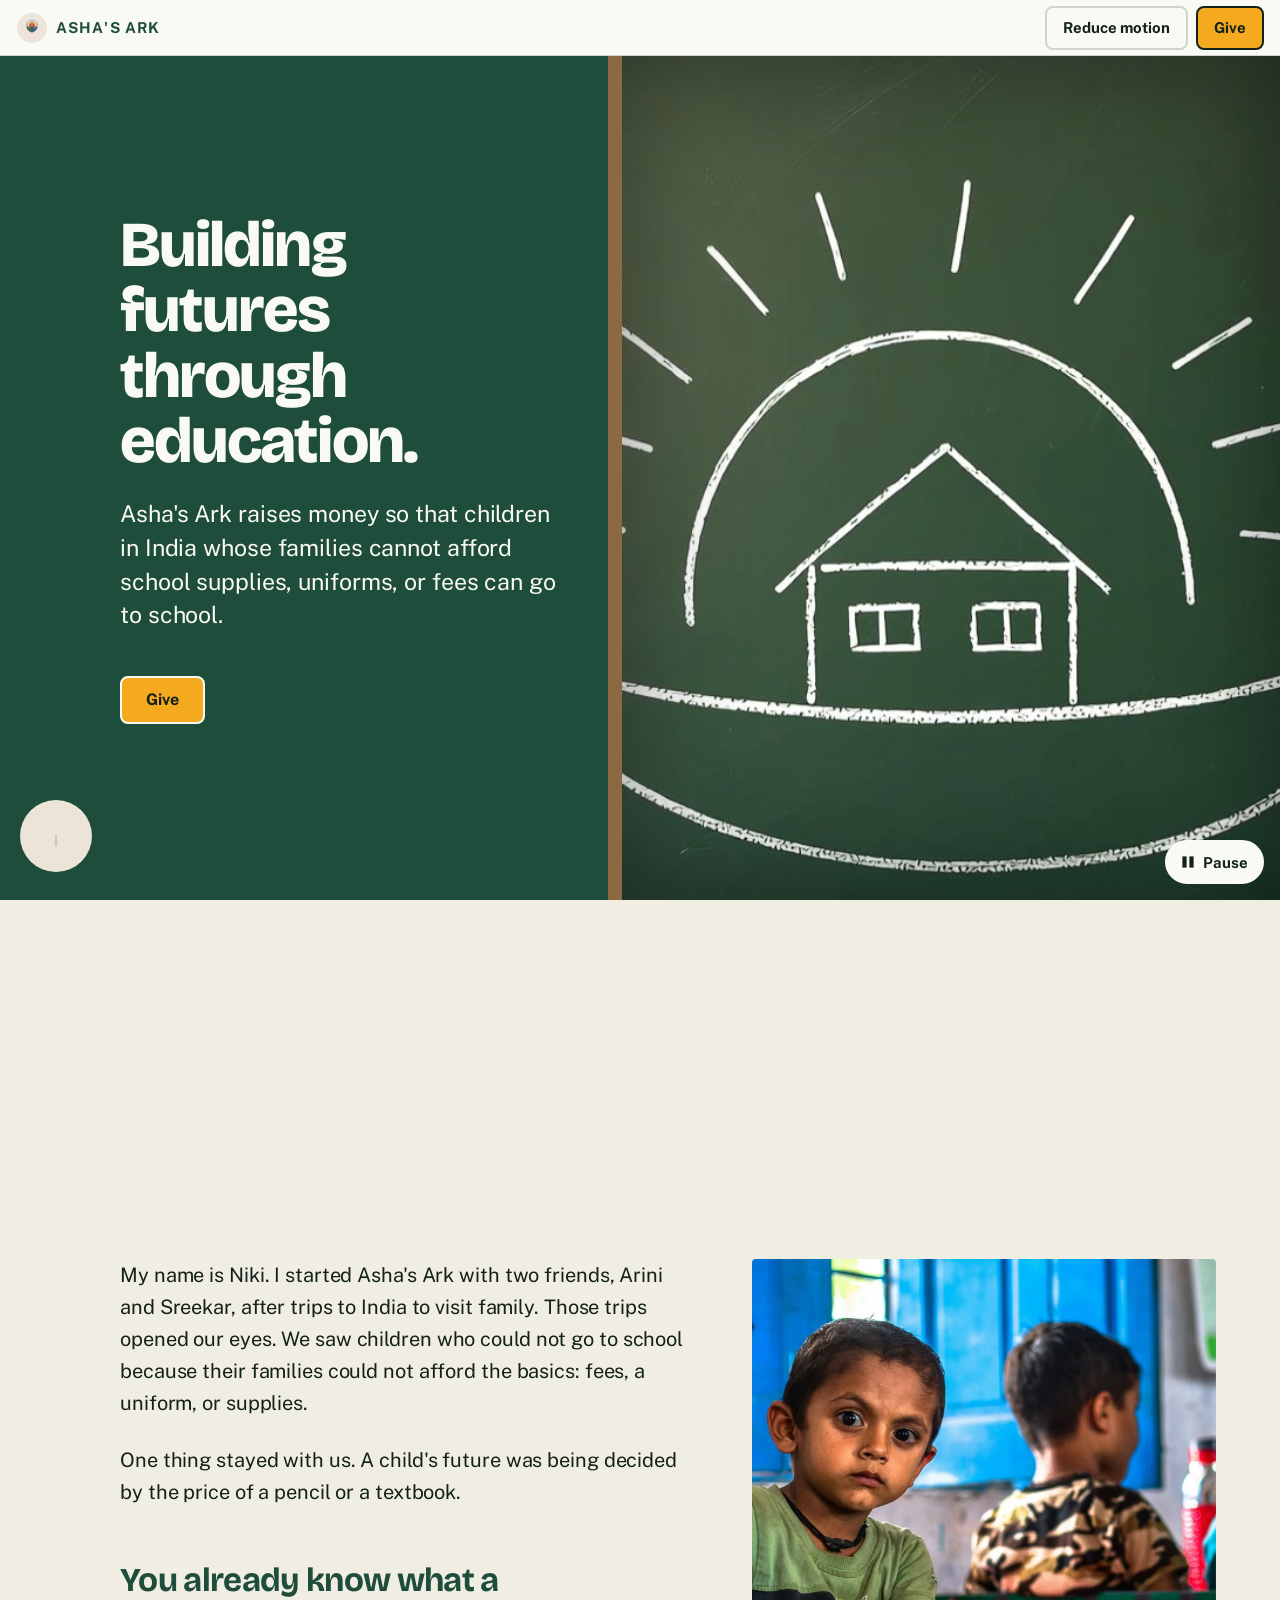
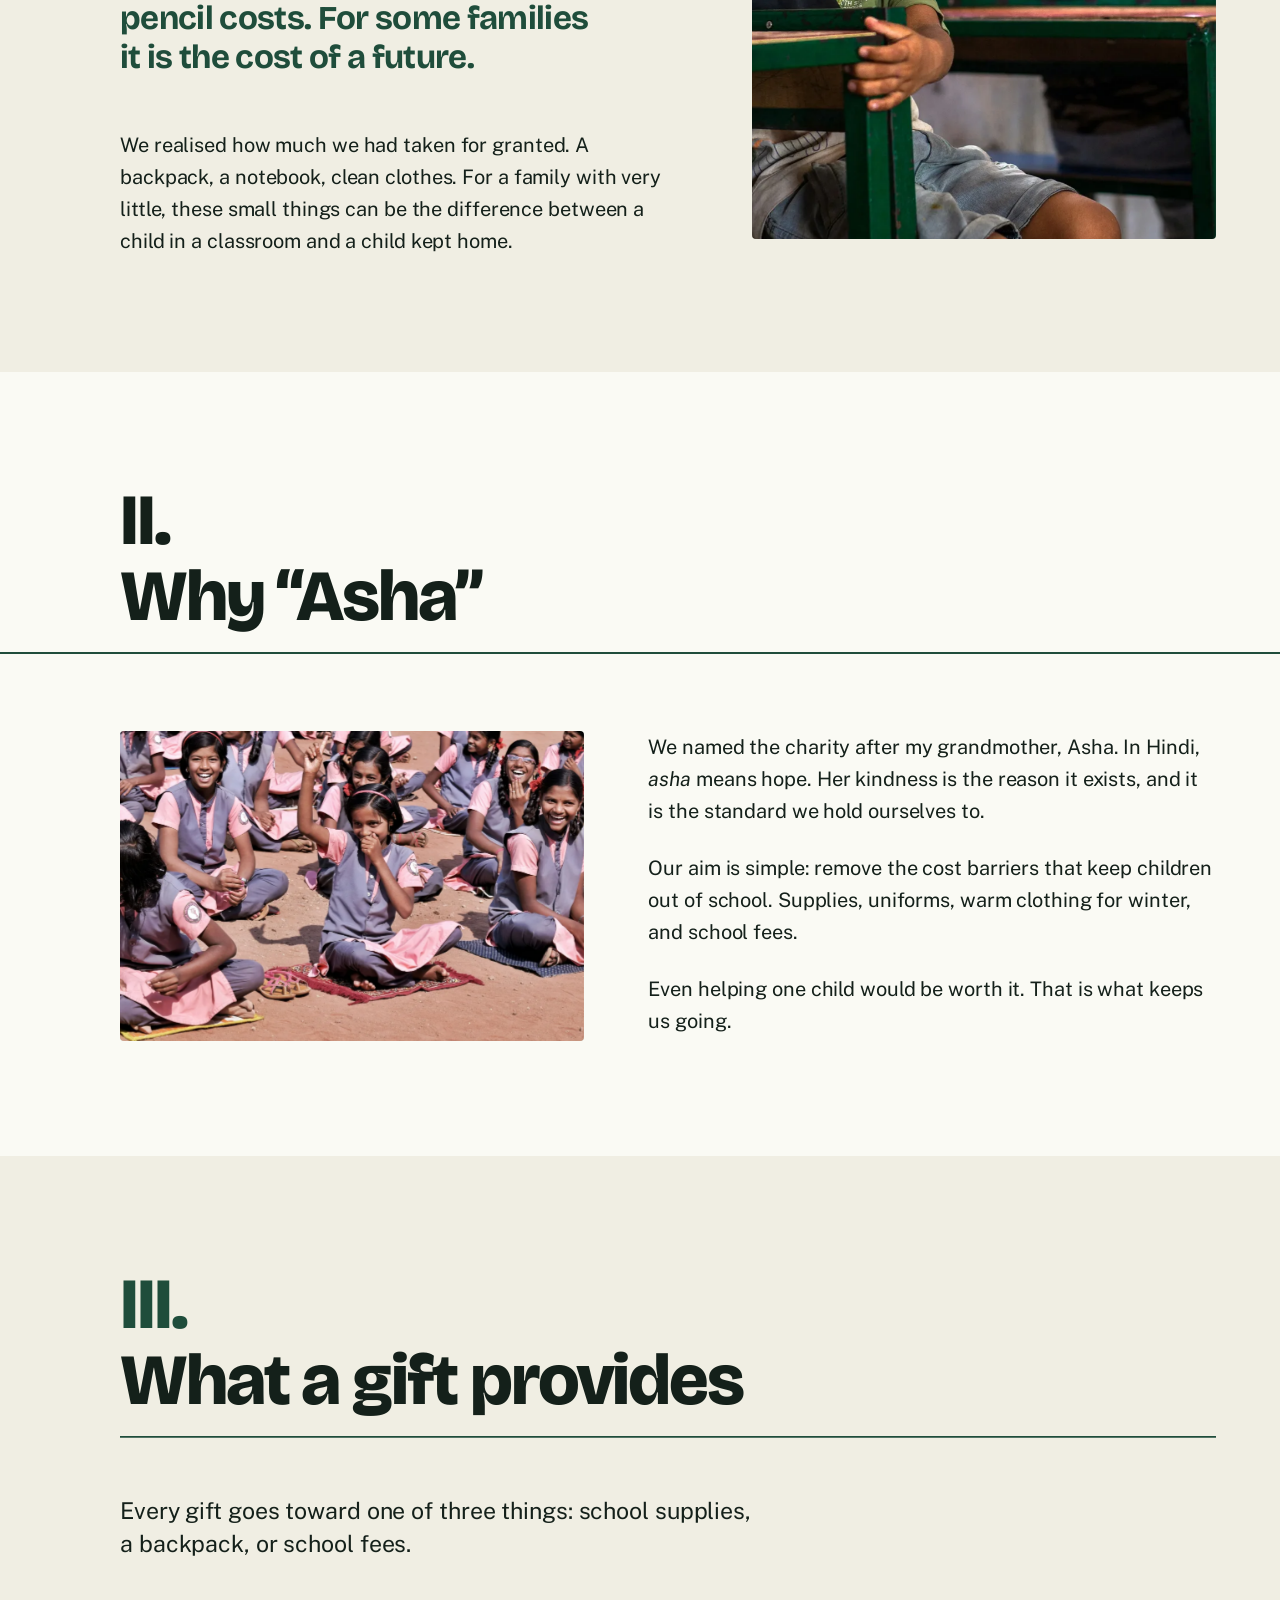
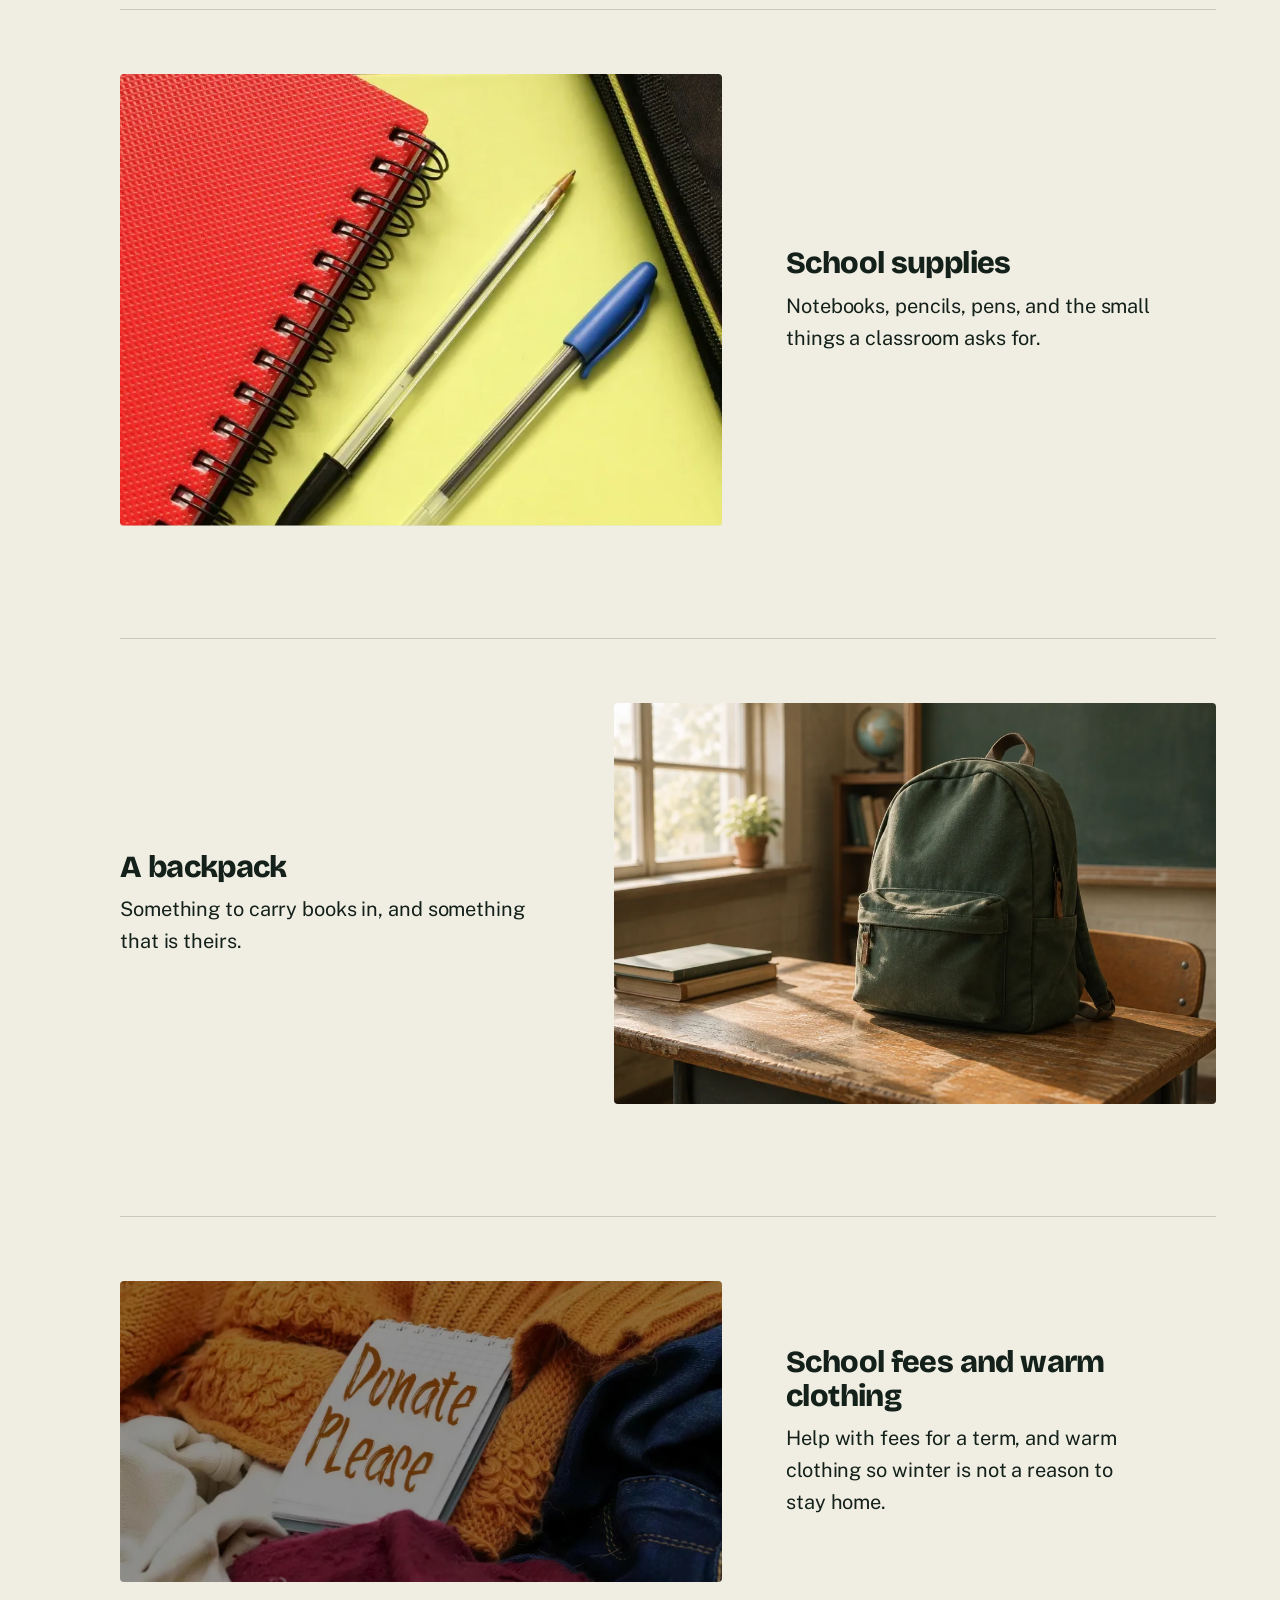
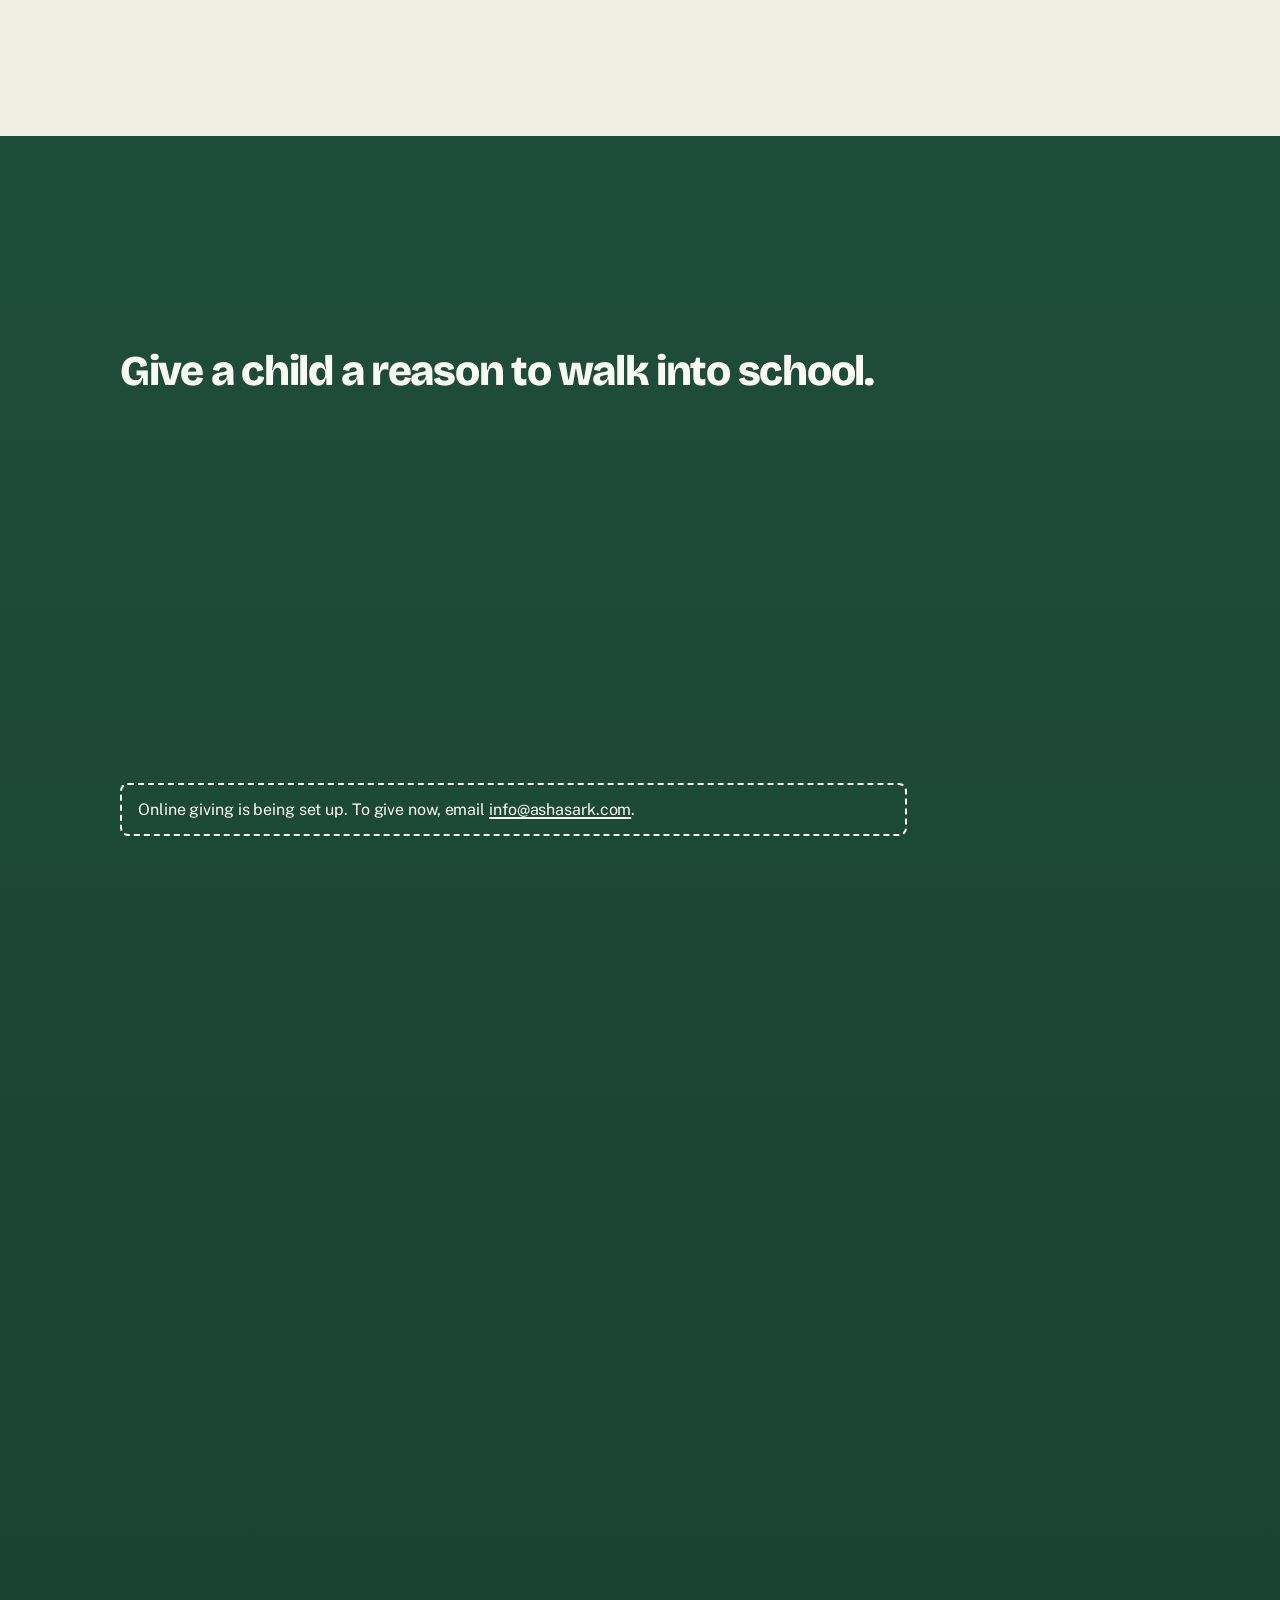
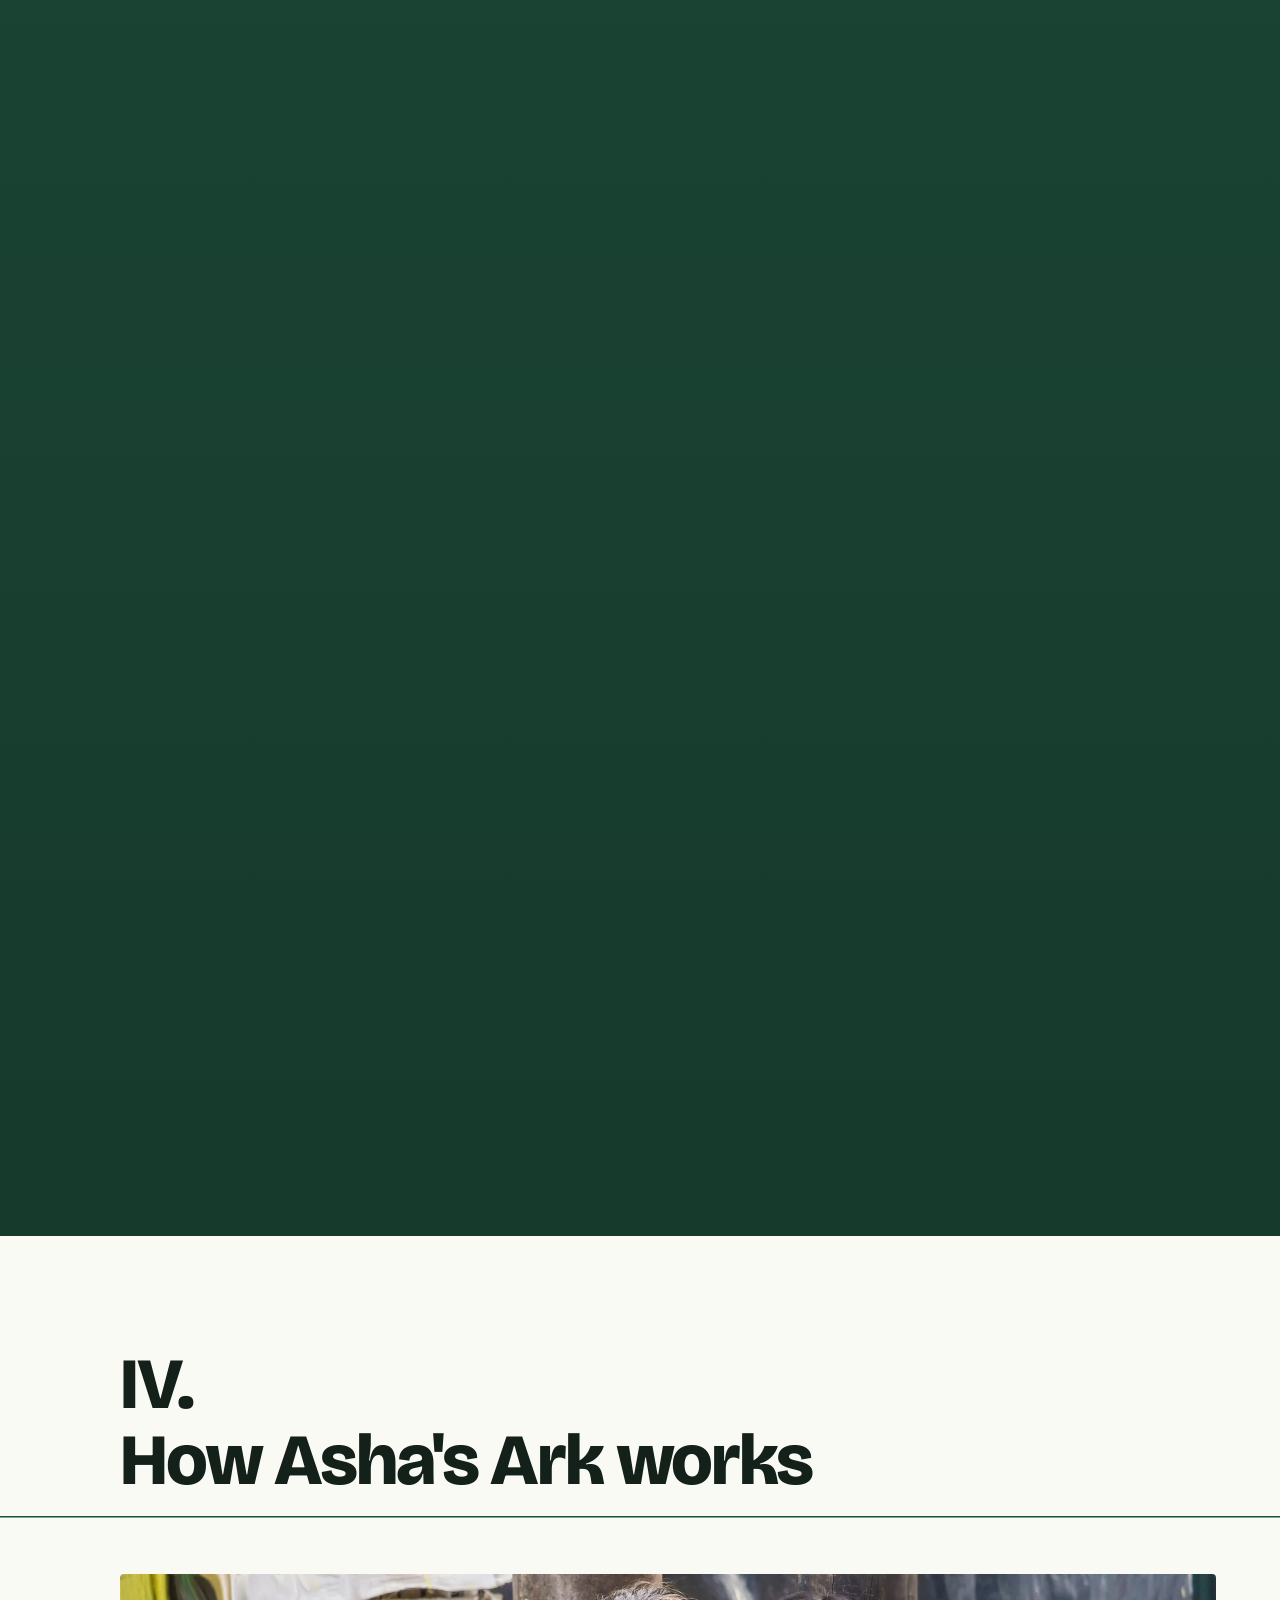
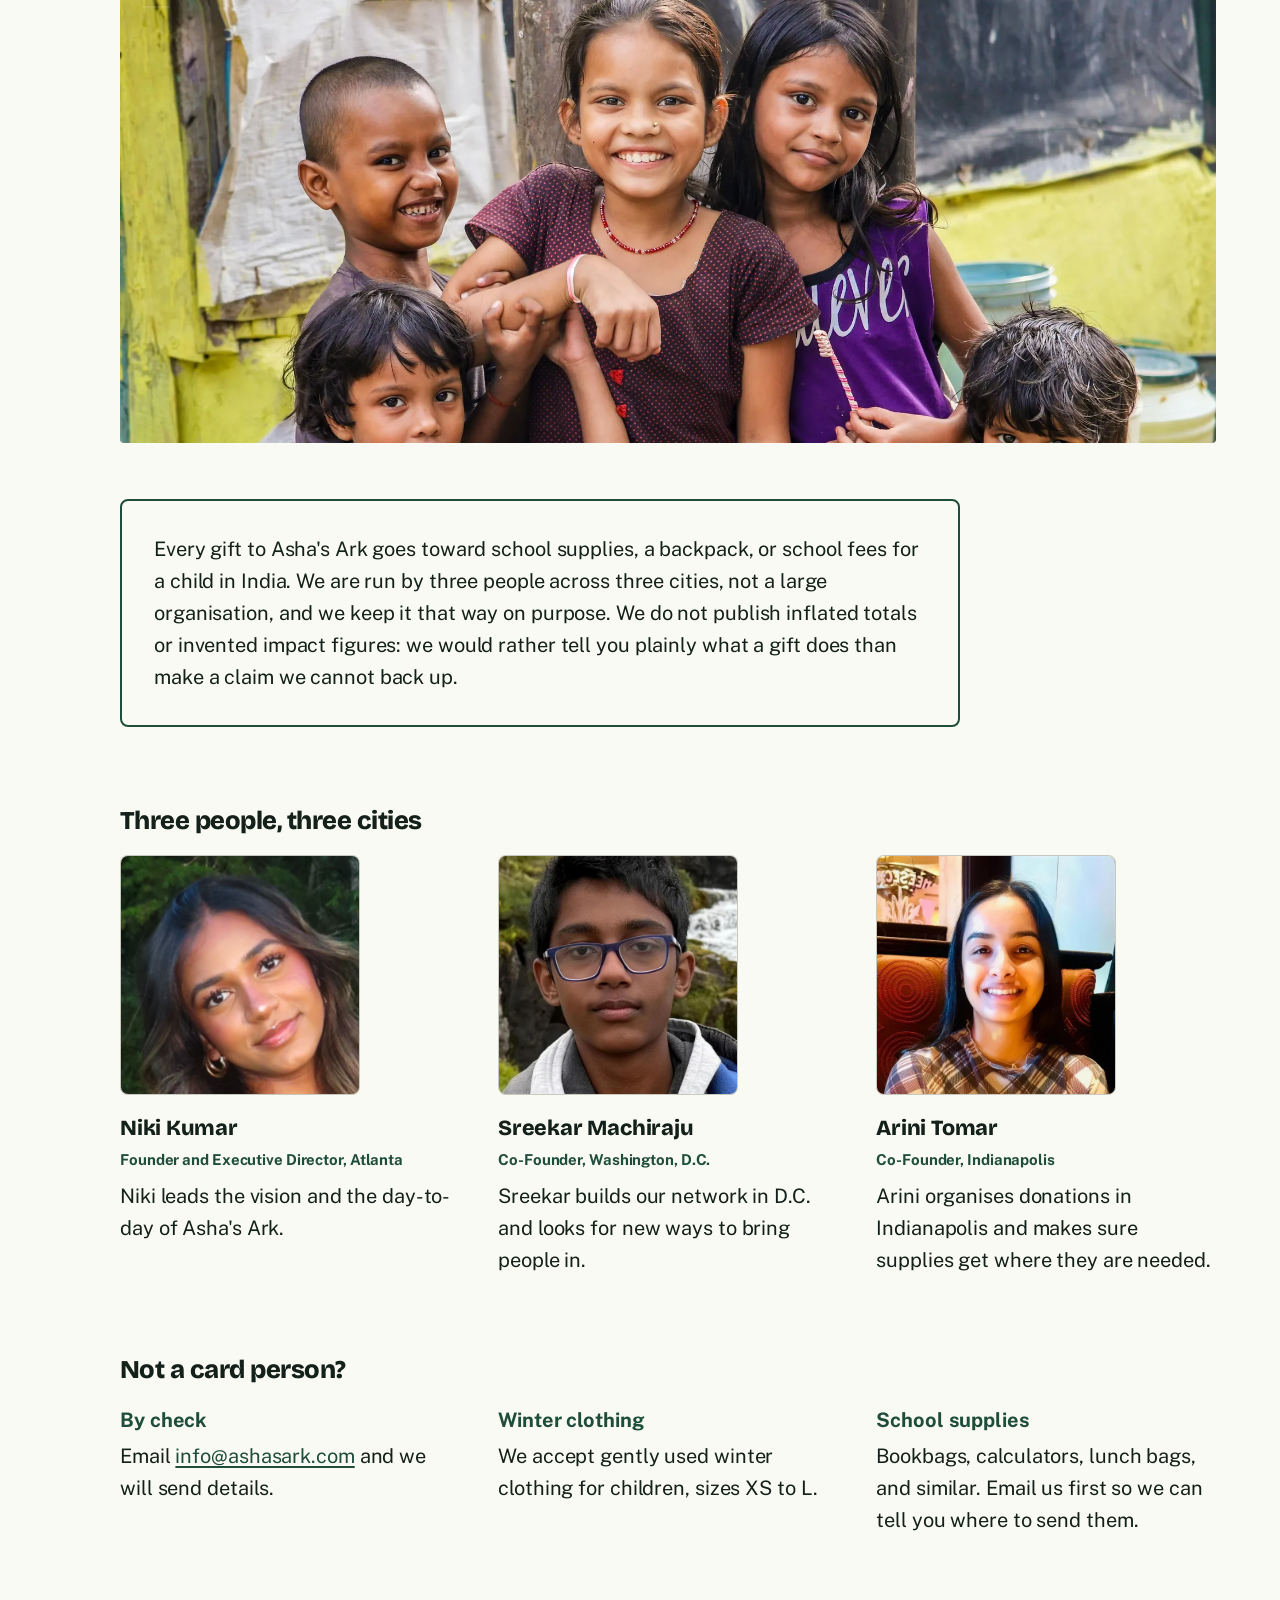
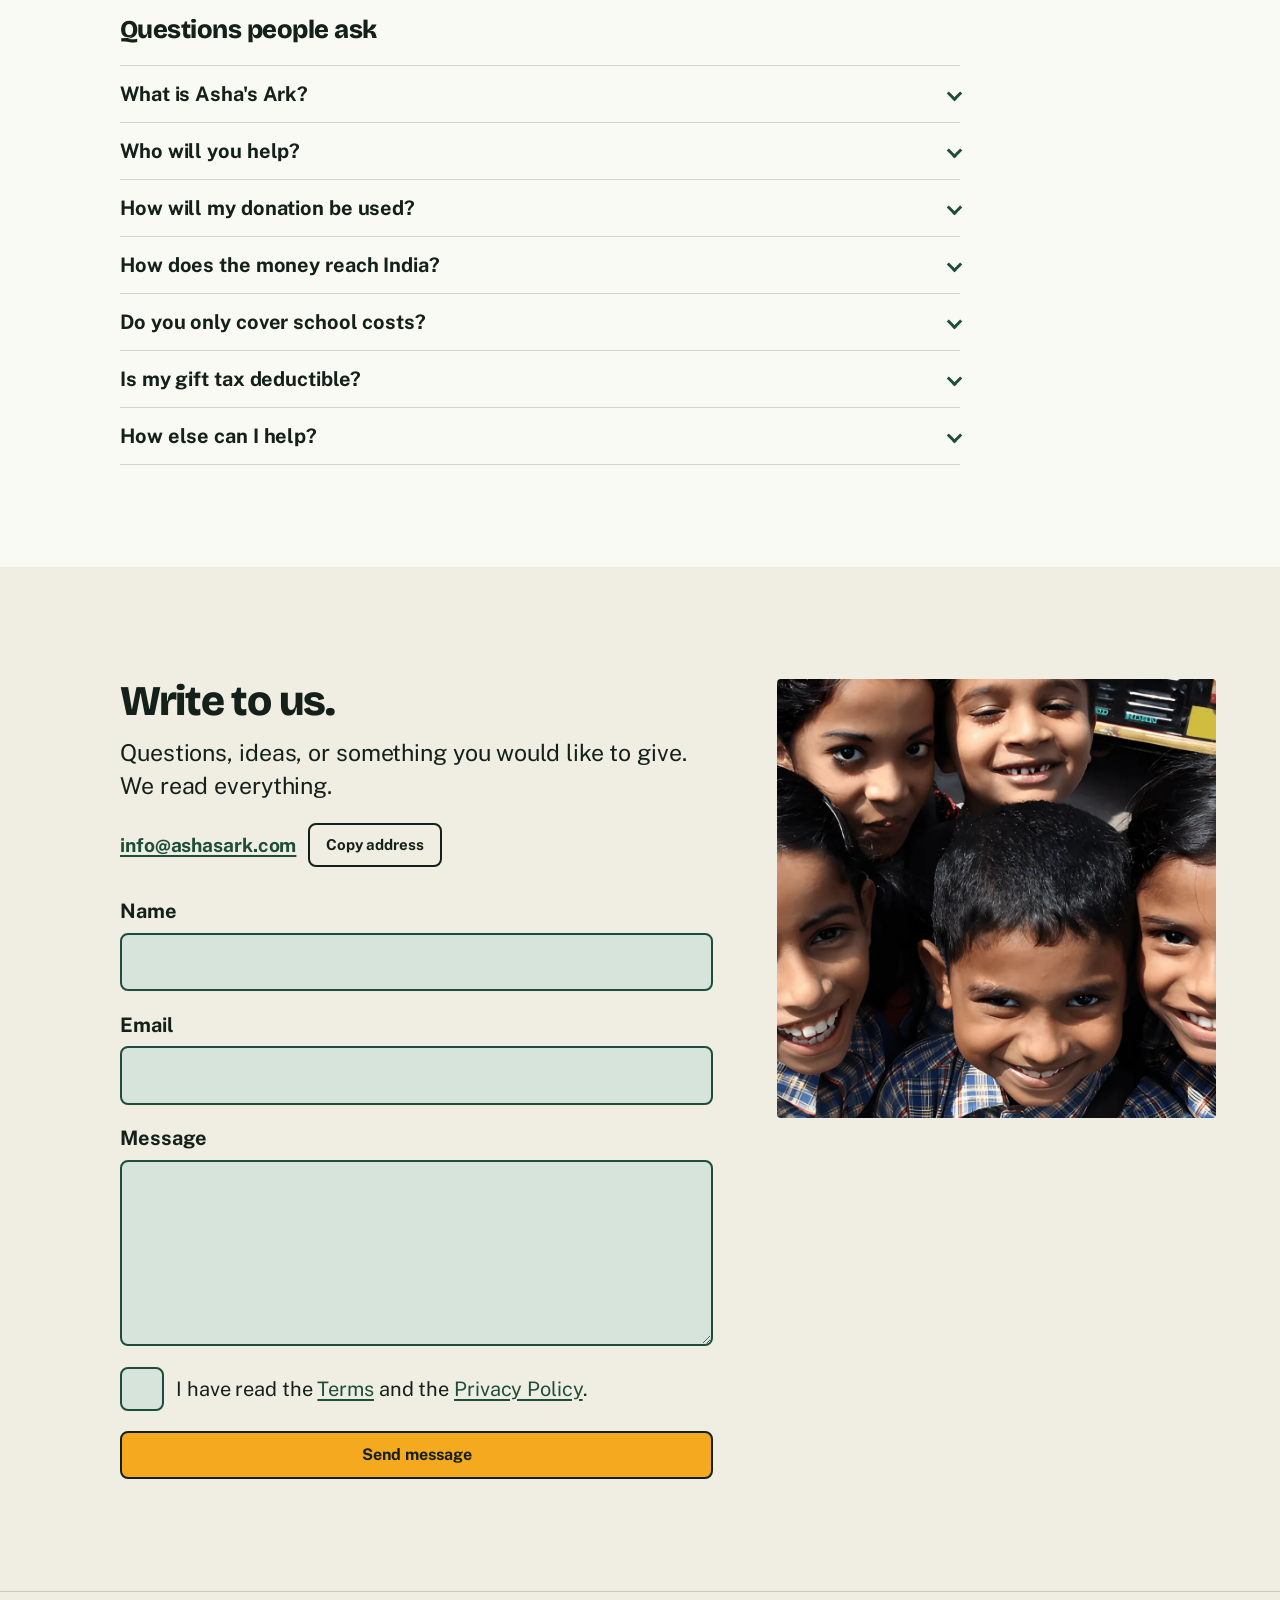
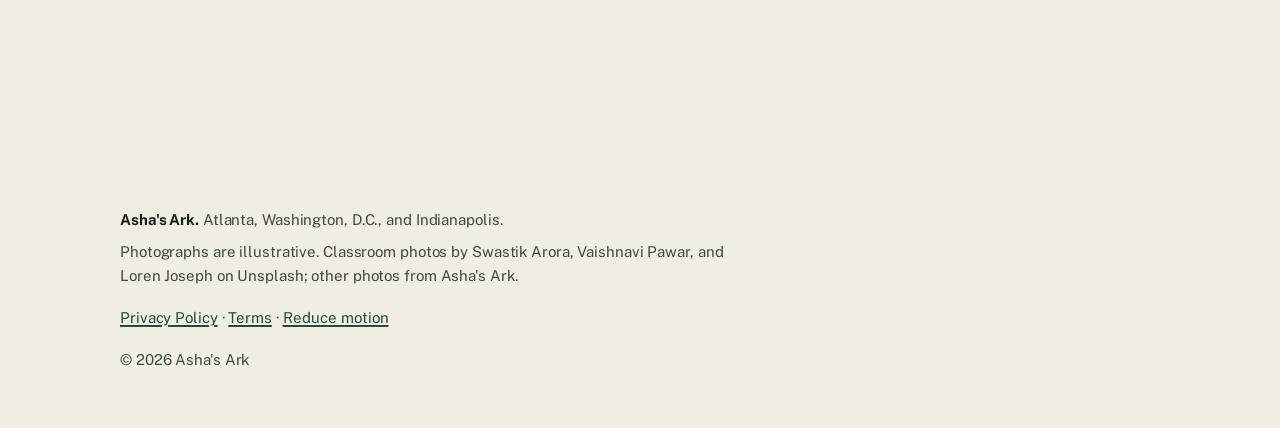
==== index.html @ c6791c02 "Initial deployable build of the Asha's Ark website Single-page scroll site (static HTML/CSS/JS, no b" ====
<!doctype html>
<html lang="en" class="js">
<head>
<meta charset="utf-8">
<meta name="viewport" content="width=device-width, initial-scale=1, viewport-fit=cover">
<title>Asha's Ark: building futures through education</title>
<meta name="description" content="Asha's Ark raises money so children in India whose families cannot afford school supplies, uniforms, or fees can go to school.">
<link rel="canonical" href="https://ashasark.com/">
<meta property="og:type" content="website">
<meta property="og:title" content="Asha's Ark: building futures through education">
<meta property="og:description" content="A charity helping children in India go to school.">
<meta property="og:url" content="https://ashasark.com/">
<meta property="og:image" content="https://ashasark.com/og.jpg">
<meta name="twitter:card" content="summary_large_image">
<meta name="theme-color" content="#FAFAF4">
<link rel="icon" href="favicon.svg" type="image/svg+xml">
<link rel="apple-touch-icon" href="icon-180.png">
<link rel="preconnect" href="https://fonts.googleapis.com">
<link rel="preconnect" href="https://fonts.gstatic.com" crossorigin>
<link href="https://fonts.googleapis.com/css2?family=Bricolage+Grotesque:opsz,wght@12..96,500;12..96,700;12..96,800&family=Public+Sans:ital,wght@0,400;0,600;0,700;1,400&display=swap" rel="stylesheet">
<script>
/* Runs before the engine. Decides the motion mode once, and lets the on-page
   "Reduce motion" switch behave exactly like the OS setting. */
(function () {
  var h = document.documentElement, stored = false;
  try { stored = localStorage.getItem('ashaMotion') === 'reduce'; } catch (e) {}
  var os = window.matchMedia('(prefers-reduced-motion: reduce)').matches;
  var reduce = os || stored;
  if (stored) {
    h.setAttribute('data-motion', 'reduce');
    var real = window.matchMedia.bind(window);
    window.matchMedia = function (q) {
      if (/prefers-reduced-motion:\s*reduce/.test(q)) {
        return { matches: true, media: q, onchange: null, addEventListener: function () {}, removeEventListener: function () {}, addListener: function () {}, removeListener: function () {}, dispatchEvent: function () { return false; } };
      }
      return real(q);
    };
  }
  if (reduce) h.classList.add('is-reduce');
  if (reduce || innerWidth <= 860 || innerHeight < 680 || (innerWidth < 1200 && innerHeight < 780)) h.classList.add('is-static');
})();
</script>
<link rel="stylesheet" href="scrollcraft.css">
<link rel="stylesheet" href="site.css">
<noscript><style>.mark,.mark-base{display:none}[data-sc-in],[data-sc-stagger]>*,[data-sc-cue]{opacity:1!important;transform:none!important}</style></noscript>
</head>
<body>

<a class="skip" href="#main">Skip to main content</a>

<!-- The logo, built from named groups so scroll can draw it. Variables set on
     the element that uses it (--draw, --fill, --b1..3, --cabin, --sun, --rays,
     --hands) steer each part. Defaults are the finished logo. -->
<svg width="0" height="0" style="position:absolute" aria-hidden="true" focusable="false">
  <symbol id="ark" viewBox="0 0 200 200">
    <defs>
      <clipPath id="ark-hull"><path d="M65 91 Q100 103 135 91 C134 109 119 122 100 128 C81 122 66 109 65 91 Z"/></clipPath>
      <clipPath id="ark-left"><rect x="0" y="0" width="100" height="200"/></clipPath>
      <clipPath id="ark-right"><rect x="100" y="0" width="100" height="200"/></clipPath>
      <clipPath id="ark-iris"><circle id="ark-iris-c" cx="100" cy="150" r="140"/></clipPath>
      <g id="ark-hand">
        <path d="M77 148 L77 141 C76 132 58 122 53 106 C51 96 51 88 53 85 C54.5 82 60.5 82 61.2 85.5 C61.8 92 63 98 69 104 C77 111 90 118 94 128 L95 148 Z" fill="#A96D56"/>
        <path d="M78 148 L78 142 C77.5 136 84 130 90 128 L94 130 L95 148 Z" fill="#86533B"/>
        <path d="M63.5 101 C69 110 78 117 87 123" fill="none" stroke="#86533B" stroke-width="2.4" stroke-linecap="round"/>
        <path d="M77 148 L77 141 C76 132 58 122 53 106 C51 96 51 88 53 85 C54.5 82 60.5 82 61.2 85.5 C61.8 92 63 98 69 104 C77 111 90 118 94 128 L95 148" fill="none" stroke="#151515" stroke-width="2.2" stroke-linejoin="round" stroke-linecap="round"/>
      </g>
    </defs>
    <circle cx="100" cy="100" r="100" fill="#EDE4D9"/>
    <g style="opacity:min(1,calc(var(--rays,1)*8))" fill="none" stroke="#151515" stroke-width="2.3" stroke-linecap="round">
      <path pathLength="1" style="stroke-dasharray:1;stroke-dashoffset:calc(1 - var(--rays,1))" d="M100 45.5 V54"/>
      <path pathLength="1" style="stroke-dasharray:1;stroke-dashoffset:calc(1 - var(--rays,1))" d="M85.5 48.5 L89 56"/><path pathLength="1" style="stroke-dasharray:1;stroke-dashoffset:calc(1 - var(--rays,1))" d="M114.5 48.5 L111 56"/>
      <path pathLength="1" style="stroke-dasharray:1;stroke-dashoffset:calc(1 - var(--rays,1))" d="M73.5 55 L79.5 61.5"/><path pathLength="1" style="stroke-dasharray:1;stroke-dashoffset:calc(1 - var(--rays,1))" d="M126.5 55 L120.5 61.5"/>
      <path pathLength="1" style="stroke-dasharray:1;stroke-dashoffset:calc(1 - var(--rays,1))" d="M66.5 66 L74.5 69.5"/><path pathLength="1" style="stroke-dasharray:1;stroke-dashoffset:calc(1 - var(--rays,1))" d="M133.5 66 L125.5 69.5"/>
      <path pathLength="1" style="stroke-dasharray:1;stroke-dashoffset:calc(1 - var(--rays,1))" d="M63 78 L71.5 79"/><path pathLength="1" style="stroke-dasharray:1;stroke-dashoffset:calc(1 - var(--rays,1))" d="M137 78 L128.5 79"/>
      <path pathLength="1" style="stroke-dasharray:1;stroke-dashoffset:calc(1 - var(--rays,1))" d="M64 88.5 L72 87.5"/><path pathLength="1" style="stroke-dasharray:1;stroke-dashoffset:calc(1 - var(--rays,1))" d="M136 88.5 L128 87.5"/>
    </g>
    <circle cx="100" cy="80" r="20.5" fill="#EC9D29" style="opacity:min(1,calc(var(--sun,1)*6));transform:translateY(calc((1 - var(--sun,1))*42px))"/>
    <path d="M81 84 L100 69.5 L119 84 L114.5 85.5 V93 H85.5 V85.5 Z" fill="#EE675E" stroke="#151515" stroke-width="2.2" stroke-linejoin="round" style="opacity:var(--cabin,1);transform:translateY(calc((1 - var(--cabin,1))*8px))"/>
    <g clip-path="url(#ark-hull)" style="opacity:var(--fill,1)">
      <g clip-path="url(#ark-left)"><rect x="60" y="85" width="40" height="48" fill="#4C8C77"/>
        <g fill="none" stroke="#63A48E" stroke-width="3.6">
          <path style="opacity:calc(.25 + .75*var(--b1,1))" d="M60 99.5 Q100 120 100 120"/><path style="opacity:calc(.25 + .75*var(--b2,1))" d="M60 106.5 Q100 129 100 129"/><path style="opacity:calc(.25 + .75*var(--b3,1))" d="M62 114 Q100 136 100 136"/>
        </g></g>
      <g clip-path="url(#ark-right)"><rect x="100" y="85" width="40" height="48" fill="#4A82AC"/>
        <g fill="none" stroke="#5A9CC5" stroke-width="3.6">
          <path style="opacity:calc(.25 + .75*var(--b1,1))" d="M140 99.5 Q100 120 100 120"/><path style="opacity:calc(.25 + .75*var(--b2,1))" d="M140 106.5 Q100 129 100 129"/><path style="opacity:calc(.25 + .75*var(--b3,1))" d="M138 114 Q100 136 100 136"/>
        </g></g>
      <g fill="none" stroke="#151515" stroke-width="2.2" stroke-linecap="round">
        <path d="M62 96 Q100 118 138 96"/><path d="M64 103 Q100 127 136 103"/><path d="M69 110 Q100 133 131 110"/>
      </g>
    </g>
    <path d="M100 97 V128" stroke="#151515" stroke-width="2.2" stroke-linecap="round" fill="none" style="opacity:calc(.35 + .65*var(--fill,1))"/>
    <path pathLength="1" d="M65 91 Q100 103 135 91 C134 109 119 122 100 128 C81 122 66 109 65 91 Z" fill="none" stroke="#151515" stroke-width="2.3" stroke-linejoin="round" style="stroke-dasharray:1;stroke-dashoffset:calc(1 - var(--draw,1))"/>
    <g clip-path="url(#ark-iris)">
      <use href="#ark-hand"/>
      <use href="#ark-hand" transform="translate(200 0) scale(-1 1)"/>
    </g>
  </symbol>
</svg>

<header class="folio">
  <div class="folio__lead">
    <a class="folio__brand" href="#top" aria-label="Asha's Ark, go to top of page">
      <svg class="folio__logo" viewBox="0 0 200 200" aria-hidden="true" focusable="false"><use href="#ark"/></svg>
    </a>
    <p class="folio__chapter" id="folio-chapter">Asha's Ark</p>
  </div>
  <nav class="folio__nav" aria-label="Quick links">
    <button type="button" class="folio__motion" data-motion-toggle aria-pressed="false">Reduce motion</button>
    <a class="folio__give" href="#give">Give</a>
  </nav>
</header>

<svg class="mark-base" aria-hidden="true" focusable="false"></svg>
<svg class="mark" aria-hidden="true" focusable="false" viewBox="0 0 200 200"><use href="#ark"/></svg>

<main id="main">

<!-- 1. Warmth -->
<section id="top" class="act hb" data-sc-act="flow" data-chapter="Asha's Ark" aria-labelledby="hero-title">
  <div class="hb__grid">
    <div class="hb__text">
      <h1 id="hero-title" class="h-xl">Building futures through education.</h1>
      <p class="lede">Asha's Ark raises money so that children in India whose families cannot afford school supplies, uniforms, or fees can go to school.</p>
      <p><a class="btn btn--primary" href="#give">Give</a></p>
    </div>
    <div class="hb__board">
      <!-- The chalk drawing: a generated clip with no people in it. It plays once and holds on the
           finished drawing. Under reduced motion (or without JS) the finished drawing is shown as a still. -->
      <video class="hb__vid" id="hero-video" src="assets/video/chalk.mp4" poster="assets/video/chalk-start.jpg" muted playsinline preload="metadata" width="1280" height="720" aria-hidden="true" tabindex="-1"></video>
      <img class="hb__still" src="assets/video/chalk-end.jpg" width="1280" height="720" alt="A chalk drawing on a classroom board of a boat carrying a small house, with a sun rising above it.">
      <button type="button" class="hb__pause" id="hero-pause" aria-pressed="false" hidden><svg viewBox="0 0 10 10" aria-hidden="true" focusable="false"><rect x="1" y="1" width="3" height="8" fill="currentColor"/><rect x="6" y="1" width="3" height="8" fill="currentColor"/></svg><span>Pause</span></button>
    </div>
  </div>
</section>

<!-- 2. Unease -->
<section id="chapter-1" class="act ground--linen" data-sc-act="flow" data-chapter="What we saw" aria-labelledby="ch1-title">
  <div class="plate">
    <div class="wrap" data-sc-reveal="up" data-sc-reveal-at="0 0.2">
      <p class="plate__num" aria-hidden="true">I.</p>
      <h2 id="ch1-title" class="plate__title">What we saw</h2>
    </div>
  </div>
  <div class="wrap spread">
    <div class="prose" data-sc-in data-sc-stagger="70">
      <p>My name is Niki. I started Asha's Ark with two friends, Arini and Sreekar, after trips to India to visit family. Those trips opened our eyes. We saw children who could not go to school because their families could not afford the basics: fees, a uniform, or supplies.</p>
      <p>One thing stayed with us. A child's future was being decided by the price of a pencil or a textbook.</p>
      <p class="pull">You already know what a pencil costs. For some families it is the cost of a future.</p>
      <p>We realised how much we had taken for granted. A backpack, a notebook, clean clothes. For a family with very little, these small things can be the difference between a child in a classroom and a child kept home.</p>
    </div>
    <figure class="fig">
      <div class="fig__frame fig__frame--tall">
        <img data-sc-parallax="-0.5" src="assets/img/ch1.webp" width="900" height="1125" loading="lazy" alt="A young boy sits at a green wooden school desk and looks back at the camera.">
      </div>
    </figure>
  </div>
</section>

<!-- 3. Tenderness -->
<section id="chapter-2" class="act ground--paper" data-sc-act="flow" data-chapter="Why &ldquo;Asha&rdquo;" aria-labelledby="ch2-title">
  <div class="plate plate--paper">
    <div class="wrap" data-sc-reveal="up" data-sc-reveal-at="0 0.2">
      <p class="plate__num" aria-hidden="true">II.</p>
      <h2 id="ch2-title" class="plate__title">Why &ldquo;Asha&rdquo;</h2>
    </div>
  </div>
  <div class="wrap spread spread--flip">
    <div class="prose" data-sc-in data-sc-stagger="70">
      <p>We named the charity after my grandmother, Asha. In Hindi, <i lang="hi-Latn">asha</i> means hope. Her kindness is the reason it exists, and it is the standard we hold ourselves to.</p>
      <p id="hope">Our aim is simple: remove the cost barriers that keep children out of school. Supplies, uniforms, warm clothing for winter, and school fees.</p>
      <p>Even helping one child would be worth it. That is what keeps us going.</p>
    </div>
    <figure class="fig">
      <div class="fig__frame fig__frame--wide">
        <picture>
          <source media="(max-width: 860px)" srcset="assets/img/ch2-m.webp">
          <img data-sc-parallax="-0.5" src="assets/img/ch2-d.webp" width="1400" height="933" loading="lazy" alt="Schoolgirls in grey and pink uniforms sit on mats in a school courtyard. One girl laughs.">
        </picture>
      </div>
    </figure>
  </div>
</section>

<!-- 4. Purpose -->
<section id="chapter-3" class="act ground--linen gifts" data-chapter="What a gift provides" aria-labelledby="ch3-title">
  <div class="plate">
    <div class="wrap" data-sc-act="flow">
      <div data-sc-reveal="up" data-sc-reveal-at="0 0.35">
        <p class="plate__num" aria-hidden="true">III.</p>
        <h2 id="ch3-title" class="plate__title">What a gift provides</h2>
      </div>
    </div>
  </div>
  <div class="wrap">
    <p class="lede gifts__intro">Every gift goes toward one of three things: school supplies, a backpack, or school fees.</p>

    <div class="gift" id="gift-1" data-sc-act="flow">
      <figure class="fig gift__fig" data-sc-reveal="left" data-sc-reveal-at="0.05 0.4">
        <div class="fig__frame fig__frame--four3"><img src="assets/img/sp1-supplies.webp" width="1000" height="750" loading="lazy" alt="A red spiral notebook and two pens on a yellow sheet of paper."></div>
      </figure>
      <div class="gift__text" data-sc-in><h3>School supplies</h3><p>Notebooks, pencils, pens, and the small things a classroom asks for.</p></div>
    </div>

    <div class="gift gift--flip" id="gift-2" data-sc-act="flow">
      <figure class="fig gift__fig" data-sc-reveal="right" data-sc-reveal-at="0.05 0.4">
        <div class="fig__frame fig__frame--three2"><img src="assets/img/sp2-backpack.webp" width="1024" height="683" loading="lazy" alt="A canvas school backpack on a wooden desk in morning light." onerror="this.closest('.fig').classList.add('is-missing');this.remove()"></div>
      </figure>
      <div class="gift__text" data-sc-in><h3>A backpack</h3><p>Something to carry books in, and something that is theirs.</p></div>
    </div>

    <div class="gift" id="gift-3" data-sc-act="flow">
      <figure class="fig gift__fig" data-sc-reveal="left" data-sc-reveal-at="0.05 0.4">
        <div class="fig__frame fig__frame--two1"><img src="assets/img/sp3-clothing.webp" width="900" height="450" loading="lazy" alt="Folded orange knitted clothes and a handwritten sign that reads Donate Please."></div>
      </figure>
      <div class="gift__text" data-sc-in><h3>School fees and warm clothing</h3><p>Help with fees for a term, and warm clothing so winter is not a reason to stay home.</p></div>
    </div>
  </div>
</section>

<!-- 5. Lift: the peak -->
<section id="give" class="act ground--peak" data-sc-act="pin" data-sc-span="3" data-chapter="Give" aria-labelledby="give-title">
  <div class="peak" data-sc-stage>
    <div class="peak__copy">
      <h2 id="give-title" class="h-lg">Give a child a reason to walk into school.</h2>
      <p class="lede" data-arrive="0.28">Choose a gift. Every amount goes toward supplies, a backpack, or fees for a child in India.</p>

      <fieldset class="freq" data-arrive="0.36">
        <legend>How often</legend>
        <div class="freq__opts">
          <input type="radio" name="freq" id="freq-once" value="once" checked><label for="freq-once">One time</label>
          <input type="radio" name="freq" id="freq-monthly" value="monthly"><label for="freq-monthly">Monthly</label>
        </div>
      </fieldset>

      <div class="tiers">
        <div class="tier" data-arrive="0.44">
          <p class="tier__amt">$15</p>
          <h3 class="tier__name">School supplies</h3>
          <p class="tier__desc">Notebooks, pencils, and pens for one child.</p>
          <a class="btn btn--primary" href="#give" data-link="supplies15" data-monthly="monthly15" data-label="Give $15" data-label-monthly="Give $15 a month">Give $15</a>
        </div>
        <div class="tier" data-arrive="0.5">
          <p class="tier__amt">$25</p>
          <h3 class="tier__name">A backpack</h3>
          <p class="tier__desc">A sturdy bag for one child's books.</p>
          <a class="btn btn--primary" href="#give" data-link="backpack25" data-monthly="monthly25" data-label="Give $25" data-label-monthly="Give $25 a month">Give $25</a>
        </div>
        <div class="tier" data-arrive="0.56">
          <p class="tier__amt">$100</p>
          <h3 class="tier__name">School fees</h3>
          <p class="tier__desc">Help with one child's fees for a term.</p>
          <a class="btn btn--primary" href="#give" data-link="fees100" data-monthly="monthly100" data-label="Give $100" data-label-monthly="Give $100 a month">Give $100</a>
        </div>
        <div class="tier" data-arrive="0.62">
          <p class="tier__amt tier__amt--any">Any amount</p>
          <h3 class="tier__name">Your choice</h3>
          <p class="tier__desc">Give what feels right.</p>
          <a class="btn btn--primary" href="#give" data-link="custom" data-monthly="monthlyCustom" data-label="Give any amount" data-label-monthly="Give any amount monthly">Give any amount</a>
        </div>
      </div>

      <p class="note" id="give-note" hidden>Online giving is being set up. To give now, email <a href="mailto:info@ashasark.com">info@ashasark.com</a>.</p>
      <p class="fineprint" data-arrive="0.68">Payments are processed by Stripe. Asha's Ark does not store card details. <span data-tax-line></span></p>
      <p class="sr-only" id="freq-live" role="status" aria-live="polite"></p>
    </div>
    <div class="peak__ark">
      <div class="peak__anchor" id="peak-anchor"></div>
      <svg class="ark ark--static" role="img" aria-label="Asha's Ark logo: two hands holding an ark beneath a rising sun." viewBox="0 0 200 200"><use href="#ark"/></svg>
    </div>
  </div>
</section>

<!-- 6. Trust -->
<section id="today" class="act ground--paper today" data-sc-act="flow" data-chapter="How we work" aria-labelledby="today-title">
  <div class="plate plate--paper">
    <div class="wrap" data-sc-reveal="up" data-sc-reveal-at="0 0.15">
      <p class="plate__num" aria-hidden="true">IV.</p>
      <h2 id="today-title" class="plate__title">How Asha's Ark works</h2>
    </div>
  </div>
  <div class="wrap">
    <figure class="fig band">
      <img src="assets/img/band.webp" width="2000" height="857" loading="lazy" alt="Four smiling girls stand close together in front of a yellow wall.">
    </figure>

    <div class="notice" data-sc-in>
      <p>Every gift to Asha's Ark goes toward school supplies, a backpack, or school fees for a child in India. We are run by three people across three cities, not a large organisation, and we keep it that way on purpose. We do not publish inflated totals or invented impact figures: we would rather tell you plainly what a gift does than make a claim we cannot back up.</p>
    </div>

    <h3 class="sub">Three people, three cities</h3>
    <ul class="team" data-sc-in data-sc-stagger="80">
      <li class="person">
        <img src="assets/team/niki.webp" width="480" height="480" loading="lazy" alt="Niki Kumar." onerror="this.onerror=null;this.src='assets/team/niki-placeholder.svg';this.alt='Placeholder for Niki Kumar’s photo.'">
        <h4>Niki Kumar</h4><p class="person__role">Founder and Executive Director, Atlanta</p>
        <p>Niki leads the vision and the day-to-day of Asha's Ark.</p>
      </li>
      <li class="person">
        <img src="assets/team/sreekar.webp" width="480" height="480" loading="lazy" alt="Sreekar Machiraju.">
        <h4>Sreekar Machiraju</h4><p class="person__role">Co-Founder, Washington, D.C.</p>
        <p>Sreekar builds our network in D.C. and looks for new ways to bring people in.</p>
      </li>
      <li class="person">
        <img src="assets/team/arini.webp" width="480" height="480" loading="lazy" alt="Arini Tomar.">
        <h4>Arini Tomar</h4><p class="person__role">Co-Founder, Indianapolis</p>
        <p>Arini organises donations in Indianapolis and makes sure supplies get where they are needed.</p>
      </li>
    </ul>

    <h3 class="sub">Not a card person?</h3>
    <dl class="ways" data-sc-in>
      <div><dt>By check</dt><dd>Email <a href="mailto:info@ashasark.com">info@ashasark.com</a> and we will send details.</dd></div>
      <div><dt>Winter clothing</dt><dd>We accept gently used winter clothing for children, sizes XS to L.</dd></div>
      <div><dt>School supplies</dt><dd>Bookbags, calculators, lunch bags, and similar. Email us first so we can tell you where to send them.</dd></div>
    </dl>

    <h3 class="sub">Questions people ask</h3>
    <div class="faq">
      <details><summary>What is Asha's Ark?</summary><p>A charity that raises money to cover school supplies, uniforms, fees, and warm clothing for children in India whose families cannot afford them.</p></details>
      <details><summary>Who will you help?</summary><p>Children from low-income families in India who are out of school, or at risk of it, because of cost.</p></details>
      <details><summary>How will my donation be used?</summary><p>Toward school supplies, backpacks, school fees, and warm clothing for a child in India. We only publish figures we can stand behind, so you will not find invented totals on this page.</p></details>
      <details><summary>How does the money reach India?</summary><p>We would rather give you an exact answer than a vague one. Email <a href="mailto:info@ashasark.com">info@ashasark.com</a> and we will walk you through it.</p></details>
      <details><summary>Do you only cover school costs?</summary><p>School is the focus. We also provide warm clothing, because a cold winter should not be a reason to miss class.</p></details>
      <details><summary>Is my gift tax deductible?</summary><p data-tax-answer>Email <a href="mailto:info@ashasark.com">info@ashasark.com</a> and we will confirm your gift's tax status.</p></details>
      <details><summary>How else can I help?</summary><p>Give, pass this page to someone, or email us.</p></details>
    </div>
  </div>
</section>

<!-- 7. Resolve -->
<section id="contact" class="act ground--linen close" data-sc-act="flow" data-chapter="Write to us" aria-labelledby="contact-title">
  <div class="wrap close__grid">
    <div class="close__main">
      <h2 id="contact-title" class="h-lg">Write to us.</h2>
      <p class="lede">Questions, ideas, or something you would like to give. We read everything.</p>
      <p class="mailline"><a id="mail-link" href="mailto:info@ashasark.com">info@ashasark.com</a> <button type="button" class="btn btn--small" id="copy-mail">Copy address</button></p>
      <p class="sr-only" id="copy-live" role="status" aria-live="polite"></p>

      <form id="contact-form" class="form" novalidate>
        <div class="field"><label for="f-name">Name</label><input id="f-name" name="name" type="text" autocomplete="name" required aria-describedby="f-name-err"><p class="err" id="f-name-err" hidden></p></div>
        <div class="field"><label for="f-email">Email</label><input id="f-email" name="email" type="email" autocomplete="email" required aria-describedby="f-email-err"><p class="err" id="f-email-err" hidden></p></div>
        <div class="field"><label for="f-msg">Message</label><textarea id="f-msg" name="message" rows="5" required aria-describedby="f-msg-err"></textarea><p class="err" id="f-msg-err" hidden></p></div>
        <div class="field field--check"><input id="f-terms" name="terms" type="checkbox" required aria-describedby="f-terms-err"><label for="f-terms">I have read the <a href="terms.html">Terms</a> and the <a href="privacy.html">Privacy Policy</a>.</label><p class="err" id="f-terms-err" hidden></p></div>
        <input type="text" name="_gotcha" tabindex="-1" autocomplete="off" class="hp" aria-hidden="true">
        <button type="submit" class="btn btn--primary">Send message</button>
      </form>

      <div id="confirm" class="confirm" hidden tabindex="-1">
        <h3>Send this message?</h3>
        <dl><dt>Name</dt><dd id="c-name"></dd><dt>Email</dt><dd id="c-email"></dd><dt>Message</dt><dd id="c-msg"></dd></dl>
        <p class="btns"><button type="button" class="btn btn--primary" id="c-send">Send message</button> <button type="button" class="btn" id="c-edit">Edit</button></p>
      </div>
      <p id="form-status" class="status" role="status" aria-live="polite" tabindex="-1"></p>
    </div>
    <figure class="fig close__fig">
      <div class="fig__frame fig__frame--square"><img src="assets/img/close.webp" width="1000" height="1000" loading="lazy" alt="Five smiling schoolchildren crowd close together, looking up at the camera."></div>
    </figure>
  </div>

  <footer class="colophon">
    <div class="wrap">
      <div class="logo-anchor" id="logo-anchor">
        <svg class="ark ark--static" role="img" aria-label="Asha's Ark logo: two hands holding an ark beneath a rising sun." viewBox="0 0 200 200"><use href="#ark"/></svg>
      </div>
      <p><strong>Asha's Ark.</strong> Atlanta, Washington, D.C., and Indianapolis.</p>
      <p data-tax-line></p>
      <p>Photographs are illustrative. Classroom photos by Swastik Arora, Vaishnavi Pawar, and Loren Joseph on Unsplash; other photos from Asha's Ark.</p>
      <p><a href="privacy.html">Privacy Policy</a> &middot; <a href="terms.html">Terms</a> &middot; <button type="button" class="linklike" data-motion-toggle aria-pressed="false">Reduce motion</button></p>
      <p>&copy; 2026 Asha's Ark</p>
    </div>
  </footer>
</section>

</main>

<script src="config.js"></script>
<script src="scrollcraft.js"></script>
<script src="site.js"></script>
</body>
</html>
---- scrollcraft.css ----
/* ============================================================================
   scrollcraft.css: the taste floor
   ----------------------------------------------------------------------------
   Two layers, and the split matters:

     TOKENS   what you override per brand. Colour roles, the type ramp, the
              spacing scale, elevation, motion. A brand is ~12 values.
     DEVICES  what the engine drives. Do not restyle these to taste; they are
              the mechanism. Style your own markup instead.

   Nothing here draws a "component". There are no card, badge, or pill classes,
   because a stylesheet that ships those is how every page built on it ends up
   with the same shapes. You get a floor and a vocabulary; the composition is
   yours.
   ========================================================================== */

/* ---------------------------------------------------------------- tokens -- */
:root {
  /* --- colour roles. Override these six and the page is rebranded. -------- */
  --sc-canvas:      #08090b;   /* the page ground. Drift interpolates this.   */
  --sc-surface:     #101217;   /* anything raised off the ground             */
  --sc-ink:         #f4f2ef;   /* primary text                               */
  --sc-ink-soft:    #9a9ba1;   /* secondary text. Tinted, never flat gray.   */
  --sc-accent:      #d8ff3e;   /* ONE accent. It owns a region, not confetti. */
  --sc-accent-ink:  #08090b;   /* text that sits on the accent               */

  --sc-hairline:    color-mix(in oklab, var(--sc-ink) 12%, transparent);
  --sc-hairline-strong: color-mix(in oklab, var(--sc-ink) 22%, transparent);

  /* --- type. Two families max. Display carries voice, text carries prose. - */
  --sc-font-display: "Instrument Sans", "Geist", system-ui, sans-serif;
  --sc-font-text:    "Geist", system-ui, sans-serif;
  --sc-font-mono:    "Geist Mono", ui-monospace, monospace;

  /* Fluid ramp. Tracking tightens as size grows because a face set at 6rem
     with 0 tracking reads loose; this is optical correction, not decoration. */
  --sc-t-xs:   clamp(0.75rem, 0.72rem + 0.15vw, 0.82rem);
  --sc-t-sm:   clamp(0.875rem, 0.84rem + 0.18vw, 0.95rem);
  --sc-t-base: clamp(1rem, 0.96rem + 0.22vw, 1.125rem);
  --sc-t-lg:   clamp(1.2rem, 1.1rem + 0.5vw, 1.5rem);
  --sc-t-xl:   clamp(1.6rem, 1.35rem + 1.2vw, 2.25rem);
  --sc-t-2xl:  clamp(2.1rem, 1.6rem + 2.4vw, 3.4rem);
  --sc-t-3xl:  clamp(2.8rem, 1.9rem + 4.2vw, 5rem);
  --sc-t-4xl:  clamp(3.4rem, 1.9rem + 6.6vw, 7.5rem);

  --sc-track-tight:  -0.035em;
  --sc-track-snug:   -0.02em;
  --sc-track-normal: -0.005em;
  --sc-track-wide:    0.08em;

  --sc-leading-none: 0.94;
  --sc-leading-tight: 1.06;
  --sc-leading-body: 1.62;

  --sc-measure: 62ch;

  /* --- space. 4px base: the useful middle steps an 8-only scale misses. --- */
  --sc-1: 0.25rem;  --sc-2: 0.5rem;   --sc-3: 0.75rem;  --sc-4: 1rem;
  --sc-5: 1.5rem;   --sc-6: 2rem;     --sc-7: 3rem;     --sc-8: 4rem;
  --sc-9: 6rem;     --sc-10: 8rem;    --sc-11: 12rem;

  /* Section rhythm is fluid so a phone doesn't inherit desktop air. */
  --sc-section: clamp(4.5rem, 9vw, 11rem);
  --sc-gutter:  clamp(1.25rem, 5vw, 5.5rem);
  --sc-maxw:    82rem;

  /* --- radius. Pick one scale for the page and hold it. ------------------- */
  --sc-r-sm: 6px;  --sc-r-md: 12px;  --sc-r-lg: 20px;  --sc-r-pill: 999px;

  /* --- elevation. Every shadow has an offset AND a soft blur, and is tinted
         to the canvas hue. A zero-offset coloured halo is decoration, not
         depth, so there isn't one here. ---------------------------------- */
  --sc-shadow-color: 220 40% 2%;
  --sc-e1: 0 1px 2px hsl(var(--sc-shadow-color) / 0.28),
           0 2px 6px -1px hsl(var(--sc-shadow-color) / 0.20);
  --sc-e2: 0 2px 4px hsl(var(--sc-shadow-color) / 0.24),
           0 8px 18px -4px hsl(var(--sc-shadow-color) / 0.30);
  --sc-e3: 0 4px 8px hsl(var(--sc-shadow-color) / 0.22),
           0 18px 40px -8px hsl(var(--sc-shadow-color) / 0.38),
           0 48px 90px -24px hsl(var(--sc-shadow-color) / 0.30);

  /* Edge light: a 1px top highlight sells a raised surface better than any
     amount of blur, because real raised things catch light on their lip. */
  --sc-edge: inset 0 1px 0 color-mix(in oklab, var(--sc-ink) 10%, transparent);

  /* --- motion. Built-in CSS easings are too weak for UI. ------------------ */
  --sc-ease-out:    cubic-bezier(0.23, 1, 0.32, 1);
  --sc-ease-in-out: cubic-bezier(0.77, 0, 0.175, 1);
  --sc-ease-drawer: cubic-bezier(0.32, 0.72, 0, 1);
  --sc-d-fast: 160ms;  --sc-d-base: 240ms;  --sc-d-slow: 420ms;

  --sc-z-stage: 1; --sc-z-copy: 20; --sc-z-chrome: 60;
}

/* --------------------------------------------------------------- reset -- */
*, *::before, *::after { box-sizing: border-box; }
html { -webkit-text-size-adjust: 100%; scroll-behavior: smooth; }
@media (prefers-reduced-motion: reduce) { html { scroll-behavior: auto; } }

body {
  margin: 0;
  background: var(--sc-canvas);
  color: var(--sc-ink);
  font-family: var(--sc-font-text);
  font-size: var(--sc-t-base);
  line-height: var(--sc-leading-body);
  letter-spacing: var(--sc-track-normal);
  -webkit-font-smoothing: antialiased;
  text-rendering: optimizeLegibility;
  font-synthesis-weight: none;
  overflow-x: clip;
}
img, video, canvas, svg { display: block; max-width: 100%; }
button, input, select, textarea { font: inherit; color: inherit; }

/* ------------------------------------------------- the browser surfaces --
   The parts you did not draw still carry the design. Selection, caret, focus
   ring, scrollbar and tabular numerals all ship with defaults that belong to no
   design system. Theming them is the cheapest signal that a page was built
   rather than assembled, and it is the step that gets skipped most reliably. */
::selection { background: var(--sc-accent); color: var(--sc-accent-ink); }
:root { caret-color: var(--sc-accent); accent-color: var(--sc-accent); }
:focus-visible {
  outline: 2px solid var(--sc-accent);
  outline-offset: 3px;
  border-radius: var(--sc-r-sm);
}
:where(a) { color: inherit; text-decoration-thickness: 1px; text-underline-offset: 0.22em; }
@supports (scrollbar-color: auto) {
  html { scrollbar-color: color-mix(in oklab, var(--sc-ink) 26%, transparent) transparent; scrollbar-width: thin; }
}
:where(table, .sc-nums, [data-sc-count]) { font-variant-numeric: tabular-nums; }

/* ----------------------------------------------------------- typography -- */
.sc-display {
  font-family: var(--sc-font-display);
  font-weight: 500;
  line-height: var(--sc-leading-none);
  letter-spacing: var(--sc-track-tight);
  text-wrap: balance;
  margin: 0;
}
.sc-display--xl { font-size: var(--sc-t-4xl); }
.sc-display--lg { font-size: var(--sc-t-3xl); }
.sc-display--md { font-size: var(--sc-t-2xl); letter-spacing: var(--sc-track-snug); }
.sc-lede {
  font-size: var(--sc-t-lg);
  line-height: 1.44;
  letter-spacing: var(--sc-track-snug);
  color: var(--sc-ink);
  max-width: 46ch;
  text-wrap: pretty;
  margin: 0;
}
.sc-body { max-width: var(--sc-measure); color: var(--sc-ink-soft); text-wrap: pretty; margin: 0; }
.sc-label {
  font-family: var(--sc-font-mono);
  font-size: var(--sc-t-xs);
  letter-spacing: var(--sc-track-wide);
  text-transform: uppercase;
  color: var(--sc-ink-soft);
}

/* ---------------------------------------------------------------- layout -- */
.sc-wrap { width: 100%; max-width: var(--sc-maxw); margin-inline: auto; padding-inline: var(--sc-gutter); }
.sc-section { padding-block: var(--sc-section); }
/* More space above a heading than below it: the gap belongs to the boundary,
   not to the pair. */
.sc-stack > * + * { margin-top: var(--sc-4); }
.sc-stack > :is(h1,h2,h3) { margin-top: var(--sc-7); }
.sc-stack > :is(h1,h2,h3):first-child { margin-top: 0; }
.sc-rule { height: 1px; border: 0; background: var(--sc-hairline); margin: 0; }

/* =============================================================== DEVICES ==
   Driven by the engine. Restyle your own markup, not these.                */

.sc-act--pinned { position: relative; }
.sc-stage {
  position: sticky; top: 0;
  height: 100vh; height: 100svh;
  overflow: clip;
  z-index: var(--sc-z-stage);
}

/* scrub / sequence media */
.sc-stage :is(video[data-sc-scrub], canvas[data-sc-sequence], .sc-stage__poster) {
  position: absolute; inset: 0;
  width: 100%; height: 100%;
  object-fit: cover;
}
video[data-sc-scrub] { opacity: 0; transition: opacity 380ms var(--sc-ease-out); }
.sc-has-clip video[data-sc-scrub] { opacity: 1; }
/* The poster is a live frame-holder, not a placeholder: it stays up until a
   real video frame has painted, which is what stops the blank-stage flash. */
.sc-stage__poster { z-index: 0; transition: opacity 380ms var(--sc-ease-out); }
.sc-has-clip .sc-stage__poster { opacity: 0; }

/* A scrim only where text sits. A full-frame darkening layer flattens the
   image everywhere to fix contrast in one corner. */
.sc-scrim {
  position: absolute; inset: 0; pointer-events: none; z-index: 1;
  background: linear-gradient(
    var(--sc-scrim-angle, 180deg),
    color-mix(in oklab, var(--sc-canvas) var(--sc-scrim-a, 78%), transparent) 0%,
    color-mix(in oklab, var(--sc-canvas) 30%, transparent) 42%,
    transparent 68%);
}
/* Point the scrim at the copy. A scrim gradient that darkens the top while the
   copy sits at the bottom fixes contrast nowhere and flattens the image
   everywhere, which is the most common way text-over-video goes wrong. */
.sc-scrim--bottom { --sc-scrim-angle: 0deg; }
.sc-scrim--left   { --sc-scrim-angle: 90deg; }
.sc-scrim--right  { --sc-scrim-angle: 270deg; }

/* Corner scrims, for copy anchored to a corner. An edge gradient has to darken
   a whole band across the frame to cover one corner; a corner gradient puts the
   density where the text is and leaves the rest of the image alone. Pair with
   .sc-copy--lead / .sc-copy--trail. */
.sc-scrim--lead {
  background: linear-gradient(to top right,
    color-mix(in oklab, var(--sc-canvas) 94%, transparent) 0%,
    color-mix(in oklab, var(--sc-canvas) 72%, transparent) 30%,
    color-mix(in oklab, var(--sc-canvas) 30%, transparent) 52%,
    transparent 72%);
}
.sc-scrim--trail {
  background: linear-gradient(to top left,
    color-mix(in oklab, var(--sc-canvas) 94%, transparent) 0%,
    color-mix(in oklab, var(--sc-canvas) 72%, transparent) 30%,
    color-mix(in oklab, var(--sc-canvas) 30%, transparent) 52%,
    transparent 72%);
}
/* A band across the bottom, for copy that spans the full width of the frame.
   That is what both corner anchors become below 860px, and it is also the right
   shape whenever the copy block is wider than a corner. */
.sc-scrim--band {
  background: linear-gradient(to top,
    color-mix(in oklab, var(--sc-canvas) 94%, transparent) 0%,
    color-mix(in oklab, var(--sc-canvas) 74%, transparent) 22%,
    color-mix(in oklab, var(--sc-canvas) 30%, transparent) 42%,
    transparent 58%);
}
.sc-scrim--vignette {
  background: radial-gradient(120% 90% at 50% 45%, transparent 40%,
              color-mix(in oklab, var(--sc-canvas) 70%, transparent) 100%);
}

/* copy over a stage.
   max-width is in rem, never ch. A `ch` on this container resolves against the
   CONTAINER's font-size (body size), not the display size of the heading inside
   it, so `max-width: 20ch` here silently produces a ~180px column and wraps a
   hero headline to six lines. Set a ch measure on the text element itself. */
.sc-copy {
  position: absolute; z-index: var(--sc-z-copy);
  inset-inline: var(--sc-gutter);
  max-width: min(46rem, 76vw);
  will-change: opacity, transform;
}
.sc-copy--lead   { left: var(--sc-gutter); bottom: clamp(3rem, 12vh, 9rem); }
/* inset-inline FIRST. It is the shorthand for left+right, so declaring it after
   `left: 50%` resets left to auto and the block drifts off the left edge. */
.sc-copy--center { inset-inline: auto; left: 50%; top: 50%; translate: -50% -50%; text-align: center; }
.sc-copy--trail  { inset-inline: auto; right: var(--sc-gutter); bottom: clamp(3rem, 12vh, 9rem); text-align: right; }

/* cue defaults: the engine writes opacity/transform inline, these are the
   pre-paint state so nothing flashes before the first read() */
[data-sc-cue] { opacity: 0; will-change: opacity, transform; }
.sc-ready [data-sc-cue] { transition: none; }

/* kinetic split */
.sc-split { display: inline-block; overflow: hidden; vertical-align: top; }
/* Descenders live below the baseline; a line mask clipped to the line box eats
   the tails off g, y, p, j. The padding buys them room back. */
.sc-split--line { display: block; padding-bottom: 0.14em; margin-bottom: -0.14em; }
.sc-split__i { display: inline-block; will-change: transform, opacity; }
.sc-is-split { opacity: 1 !important; }

/* horizontal rail */
[data-sc-pan] { display: flex; will-change: transform; }

/* reveal + parallax */
[data-sc-reveal] { will-change: clip-path; }
[data-sc-parallax] { will-change: transform; }

/* flow reveal (fires once) */
[data-sc-in], [data-sc-stagger] > * {
  opacity: 0;
  transform: translate3d(0, 14px, 0);
  transition: opacity 620ms var(--sc-ease-out), transform 620ms var(--sc-ease-out);
}
[data-sc-in].sc-in, [data-sc-stagger] > .sc-in { opacity: 1; transform: none; }

/* pointer devices */
[data-sc-tilt] { transform-style: preserve-3d; will-change: transform; }
[data-sc-magnet] { will-change: transform; }
/* isolation always; position only if nothing more specific already set it.
   Written with :where() (zero specificity) on purpose: a plain `position:
   relative` here has the same weight as `.sc-stage` and, being later in the
   file, silently wins. A stage carrying both attributes then stops being
   sticky and the whole act scrolls away instead of pinning. */
[data-sc-spotlight] { isolation: isolate; }
:where([data-sc-spotlight]) { position: relative; }
[data-sc-spotlight]::after {
  content: ""; position: absolute; inset: 0; pointer-events: none; z-index: 2;
  background: radial-gradient(
    28rem 28rem at calc(var(--sc-mx, 0.5) * 100%) calc(var(--sc-my, 0.5) * 100%),
    color-mix(in oklab, var(--sc-accent) 16%, transparent), transparent 70%);
  opacity: 0; transition: opacity var(--sc-d-slow) var(--sc-ease-out);
}
[data-sc-spotlight]:hover::after { opacity: 1; }

/* =========================================================== WORLDFLIGHT ==
   One fixed stage for the whole page. The only thing in document flow is the
   spacer, and it is empty. If you find yourself adding a section here, you want
   act mode instead: the moment a real block scrolls past the fixed stage, the
   page has a seam again and the whole point is gone.                        */

[data-sc-mode="worldflight"] { position: relative; }

.sc-world {
  position: fixed; inset: 0;
  overflow: clip;
  z-index: var(--sc-z-stage);
  background: var(--sc-canvas);
}

/* Every leg is mounted for the life of the page and stacked in the same box.
   The engine owns opacity, visibility and z-index here; do not set them. */
.sc-world__seg {
  position: absolute; inset: 0;
  opacity: 0;
  will-change: opacity;
}
.sc-world__seg > :is(video, img, canvas) {
  position: absolute; inset: 0;
  width: 100%; height: 100%;
  object-fit: cover;
}
/* The poster is the frame-holder AND the first camera move: the engine pushes
   it in slowly until a real decoded frame is available to replace it. */
.sc-world__poster {
  z-index: 0;
  transform-origin: 50% 50%;
  transition: opacity 420ms var(--sc-ease-out);
}
.sc-world__seg > video { z-index: 1; }
.sc-world__seg.sc-has-clip .sc-world__poster { opacity: 0; }
/* The act stylesheet lights a clip through its ancestor act. A worldflight leg
   has no act, so match the class the engine also writes on the clip itself. */
video[data-sc-scrub].sc-has-clip { opacity: 1; }

/* The copy layer is fixed too, and inert by default: the engine hands
   pointer-events back to a block only while it is actually legible. */
.sc-world__copy {
  position: fixed; inset: 0;
  z-index: var(--sc-z-copy);
  pointer-events: none;
}
.sc-world__scrim { position: absolute; inset: 0; pointer-events: none; z-index: 0; }
[data-sc-copy] {
  opacity: 0;
  pointer-events: none;
  will-change: opacity, transform;
}
.sc-ready [data-sc-copy] { transition: none; }

/* The track. Empty on purpose. */
.sc-world__spacer { pointer-events: none; }

/* scroll progress */
[data-sc-progress] {
  position: fixed; inset: 0 0 auto 0; height: 2px; z-index: var(--sc-z-chrome);
  background: var(--sc-accent); transform-origin: 0 50%; transform: scaleX(0);
  will-change: transform;
}

/* ----------------------------------------------------------- atmosphere --
   Depth is not only shadow. Grain keeps a flat dark ground from banding, and
   it is the difference between "a dark page" and "a lit room". */
.sc-grain { position: fixed; inset: 0; pointer-events: none; z-index: 3; opacity: 0.045; }
.sc-grain::before {
  content: ""; position: absolute; inset: -50%;
  background-image: url("data:image/svg+xml;utf8,<svg xmlns='http://www.w3.org/2000/svg' width='140' height='140'><filter id='n'><feTurbulence type='fractalNoise' baseFrequency='0.85' numOctaves='3'/></filter><rect width='140' height='140' filter='url(%23n)'/></svg>");
}

/* -------------------------------------------------------- reduced motion -- */
@media (prefers-reduced-motion: reduce) {
  /* Fewer and gentler, not zero. Opacity still carries the reveal so the page
     is comprehensible; every position change is dropped. */
  [data-sc-in], [data-sc-stagger] > * { transform: none; transition-duration: 220ms; }
  [data-sc-parallax], [data-sc-pan], .sc-split__i { transform: none !important; }
  /* A wipe is a position change too. Show reveal content settled. */
  [data-sc-reveal] { clip-path: none !important; }
  /* A rail's transform IS its navigation, not decoration. Zeroing it the way
     parallax and kinetic type are zeroed parks the act on its first screenful
     and makes everything past the fold unreachable: a device degrading into
     missing content. Hand the travel back to the reader as an ordinary scroll
     region instead, so the same items are all still gettable without motion.
     A build that would rather re-lay the rail out as a grid can still do that;
     this is the floor, not the ceiling. */
  [data-sc-act="pan"] .sc-stage,
  [data-sc-act="pan"] [data-sc-stage] {
    overflow-x: auto; overflow-y: hidden;
    overscroll-behavior-x: contain;
    scroll-snap-type: x proximity;
  }
  [data-sc-pan] > * { scroll-snap-align: center; }
  [data-sc-spotlight]::after { display: none; }
  /* A worldflight keeps its whole story here. No clip is ever fetched, so the
     posters are the film, and they cross-dissolve through exactly the same
     seams at exactly the same scroll positions. The push-in and the copy drift
     are the only things that go. */
  .sc-world__poster, [data-sc-copy] { transform: none !important; }
}

/* --------------------------------------------------------------- mobile -- */
@media (max-width: 860px) {
  .sc-copy { inset-inline: var(--sc-gutter); max-width: none; }
  .sc-copy--trail { text-align: left; }
  .sc-stage { height: 100svh; }
  /* .sc-copy--trail re-anchors to the left and spans the full width here, so a
     bottom-RIGHT corner gradient darkens the one corner the copy just left and
     guarantees a contrast failure over any bright clip. Point the density at
     the copy: the same band .sc-scrim--band paints. */
  .sc-scrim--trail {
    background: linear-gradient(to top,
      color-mix(in oklab, var(--sc-canvas) 94%, transparent) 0%,
      color-mix(in oklab, var(--sc-canvas) 74%, transparent) 22%,
      color-mix(in oklab, var(--sc-canvas) 30%, transparent) 42%,
      transparent 58%);
  }
}
---- site.css ----
/* Asha's Ark. Chaptered editorial, Marigold & Sal.
   Contrast for every pair here is proven in tools/contrast.mjs (run it after any
   color change). Marigold, Saffron and Leaf are fills and decoration only. */

:root {
  --sc-canvas: #FAFAF4;      /* Paper */
  --sc-surface: #F0EEE3;     /* Linen */
  --mist: #D6E4DB;
  --sc-ink: #14201A;         /* Ink */
  --sc-ink-soft: #3B4A42;    /* Ink soft */
  --sal: #1F4D3B;
  --sal-deep: #163A2C;
  --sc-accent: #F4A91F;      /* Marigold: fill only */
  --sc-accent-ink: #14201A;
  --saffron: #E27B26;        /* decoration only */
  --leaf: #5FA37F;           /* decoration only */
  --err: #7A1710;
  --hair: color-mix(in oklab, var(--sc-ink) 18%, transparent);
  --ink-on-sal: #FAFAF4;
  --ink-soft-on-sal: #D9E9DE;

  --sc-font-display: "Bricolage Grotesque", "Arial Black", system-ui, sans-serif;
  --sc-font-text: "Public Sans", system-ui, -apple-system, "Segoe UI", sans-serif;

  --rail: 120px;             /* left margin that holds the ark on wide screens */
  --bar: 56px;               /* running head height */
  --r: 8px;
  --measure: 62ch;
}

html { scroll-padding-top: calc(var(--bar) + 16px); scroll-padding-bottom: 140px; }
html[data-motion="reduce"] { scroll-behavior: auto; }
body {
  font-family: var(--sc-font-text);
  font-size: clamp(1.125rem, 1.07rem + 0.25vw, 1.25rem);
  line-height: 1.6;
  background: var(--sc-canvas);
  color: var(--sc-ink);
}
::selection { background: var(--sc-accent); color: var(--sc-accent-ink); }
:root { caret-color: var(--sal); accent-color: var(--sal); }

/* Links: Sal, underlined, never color alone */
a { color: var(--sal); text-decoration: underline; text-decoration-thickness: 2px; text-underline-offset: 0.15em; }
a:hover { text-decoration-thickness: 3px; }
:focus-visible { outline: 3px solid var(--sal); outline-offset: 3px; border-radius: 4px; }
.ground--peak :focus-visible { outline-color: var(--ink-on-sal); }

.sr-only { position: absolute !important; width: 1px; height: 1px; margin: -1px; padding: 0; overflow: hidden; clip: rect(0 0 0 0); white-space: nowrap; border: 0; }
.hp { position: absolute; left: -9999px; width: 1px; height: 1px; opacity: 0; }
.skip { position: fixed; left: 12px; top: -80px; z-index: 100; background: var(--sal); color: var(--ink-on-sal); padding: 0.8rem 1.2rem; border-radius: var(--r); font-weight: 700; }
.skip:focus { top: 12px; }

/* ---------- type ---------- */
.h-xl, .h-lg, .plate__title, .plate__num {
  font-family: var(--sc-font-display); font-weight: 800; margin: 0;
  letter-spacing: -0.03em; text-wrap: balance; color: var(--sc-ink);
}
.h-xl { font-size: clamp(2.4rem, 4.4vw, 4rem); line-height: 1.02; }
.h-lg { font-size: clamp(1.9rem, 3.3vw, 2.9rem); line-height: 1.06; }
.lede { font-size: clamp(1.2rem, 1.1rem + 0.5vw, 1.45rem); line-height: 1.45; max-width: 46ch; color: var(--sc-ink); margin: 0; text-wrap: pretty; }
p { text-wrap: pretty; }
.sub { font-family: var(--sc-font-display); font-weight: 800; font-size: clamp(1.4rem, 2vw, 1.8rem); letter-spacing: -0.02em; margin: clamp(3rem, 7vw, 5rem) 0 1.25rem; line-height: 1.1; }

/* ---------- running head (folio) ---------- */
.folio {
  position: fixed; inset: 0 0 auto 0; z-index: 60; height: var(--bar);
  display: flex; align-items: center; justify-content: space-between; gap: 1rem;
  padding: env(safe-area-inset-top, 0px) max(16px, env(safe-area-inset-right, 0px)) 0 max(20px, env(safe-area-inset-left, 0px));
  background: var(--sc-canvas); border-bottom: 1px solid var(--hair);
}
/* 44px tap target (AAA target size) around a smaller visible mark. */
.folio__lead { display: flex; align-items: center; gap: 0.1rem; min-width: 0; margin-left: -10px; }
.folio__brand { display: inline-flex; align-items: center; justify-content: center; flex: none; width: 44px; height: 44px; border-radius: 50%; }
.folio__brand:focus-visible { outline-offset: -3px; border-radius: 50%; }
.folio__logo { display: block; width: 30px; height: 30px; }
.folio__chapter { margin: 0; font-size: 0.9375rem; font-weight: 700; letter-spacing: 0.08em; text-transform: uppercase; color: var(--sal); min-width: 0; overflow: hidden; text-overflow: ellipsis; white-space: nowrap; }
.folio__nav { display: flex; align-items: center; gap: 0.5rem; flex: none; }
.folio__give, .folio__motion { white-space: nowrap; }
@media (max-width: 520px) {
  .folio__give, .folio__motion { padding: 0 0.7rem; font-size: 0.8125rem; }
  .folio__nav { gap: 0.35rem; }
  .folio__chapter { font-size: 0.8125rem; letter-spacing: 0.05em; }
  .folio__logo { width: 26px; height: 26px; }
}
.folio__give, .folio__motion {
  display: inline-flex; align-items: center; justify-content: center; min-height: 44px; min-width: 44px; padding: 0 1rem;
  font: 700 0.9375rem var(--sc-font-text); border-radius: var(--r); cursor: pointer;
}
.folio__give { background: var(--sc-accent); color: var(--sc-accent-ink); text-decoration: none; border: 2px solid var(--sc-ink); }
.folio__motion { background: transparent; color: var(--sc-ink); border: 2px solid var(--hair); }
.folio__motion[aria-pressed="true"] { background: var(--sal); color: var(--ink-on-sal); border-color: var(--sal); }

/* ---------- buttons ---------- */
.btn {
  display: inline-flex; align-items: center; justify-content: center; text-align: center;
  min-height: 48px; padding: 0.7rem 1.5rem; font: 700 1rem/1.2 var(--sc-font-text);
  border-radius: var(--r); border: 2px solid var(--sc-ink); background: transparent; color: var(--sc-ink);
  text-decoration: none; cursor: pointer;
  transition: transform 120ms var(--sc-ease-out), background-color 120ms var(--sc-ease-out);
}
.btn:active { transform: scale(0.97); }
.btn--primary { background: var(--sc-accent); color: var(--sc-accent-ink); }
.btn--primary:hover { background: #F8BC4A; }
.btn--small { min-height: 44px; padding: 0.4rem 1rem; font-size: 0.9375rem; }
.btn[aria-disabled="true"] { background: var(--mist); color: var(--sc-ink); border-style: dashed; cursor: not-allowed; }
.btn[aria-disabled="true"]:active { transform: none; }
.linklike { background: none; border: 0; padding: 0; min-height: 44px; font: inherit; color: var(--sal); text-decoration: underline; text-decoration-thickness: 2px; text-underline-offset: 0.15em; cursor: pointer; }

/* ---------- grounds (hard cuts, painted per section) ---------- */
.act { position: relative; }
.ground--paper { background: var(--sc-canvas); --sc-ink: #14201A; --sc-ink-soft: #3B4A42; color: var(--sc-ink); }
.ground--linen { background: var(--sc-surface); --sc-ink: #14201A; --sc-ink-soft: #3B4A42; color: var(--sc-ink); }
.ground--peak {
  background: linear-gradient(180deg, var(--sal) 0%, var(--sal-deep) 100%);
  --sc-ink: var(--ink-on-sal); --sc-ink-soft: var(--ink-soft-on-sal); color: var(--sc-ink);
}
.ground--peak a { color: var(--ink-on-sal); }
.ground--peak .h-lg, .ground--peak .lede { color: var(--ink-on-sal); }

/* Wide screens reserve a left margin for the ark; narrower ones put it in the head. */
.wrap { width: 100%; max-width: 82rem; margin-inline: auto; padding-inline: var(--sc-gutter); }
@media (min-width: 1100px) { .wrap { padding-inline-start: max(var(--sc-gutter), var(--rail)); } }

/* ---------- the ark (fixed mark and static copies) ---------- */
.mark, .mark-base { position: fixed; left: 20px; bottom: 28px; width: 72px; height: 72px; z-index: 55; pointer-events: none; }
.mark-base { visibility: hidden; }
.mark { transform-origin: 0 0; }
.ark { display: block; width: 100%; height: auto; aspect-ratio: 1; }
@media (max-width: 1099px) {
  /* The folio now carries its own static brand mark (see .folio__brand below), so the
     floating scroll-driven mark would just duplicate it here. Keep .mark-base
     positioned (so its rect stays sane for the frame() math in site.js) but hide the
     visible .mark; the margin-assembly device is a wide-desktop-only device. */
  .mark-base { left: 12px; top: calc(10px + env(safe-area-inset-top, 0px)); bottom: auto; width: 36px; height: 36px; }
  .mark { display: none; }
}
/* While the page is being scrolled, the mark starts as an empty keel. */
html:not(.is-static) .mark { --draw: 0; --fill: 0; --cabin: 0; --sun: 0; --rays: 0; --hands: 0; --b1: 0; --b2: 0; --b3: 0; }
/* Motion mode: the fixed mark travels, so the in-page copies stay out of the way. */
html:not(.is-static) .ark--static { visibility: hidden; }
html.is-static .mark { transform: none !important; }

/* ---------- 1. hero: the chalkboard ---------- */
.hb { padding-top: var(--bar); background: var(--sal); --sc-ink: var(--ink-on-sal); --sc-ink-soft: var(--ink-soft-on-sal); color: var(--sc-ink); }
.hb .h-xl, .hb .lede { color: var(--ink-on-sal); }
.hb :focus-visible { outline-color: var(--ink-on-sal); }
.hb__grid { display: grid; grid-template-columns: minmax(0, 0.95fr) minmax(0, 1.05fr); min-height: calc(100svh - var(--bar)); }
.hb__text { display: flex; flex-direction: column; justify-content: center; gap: 1.5rem; align-items: flex-start; padding: clamp(2.5rem, 6vw, 5rem) clamp(1.5rem, 4vw, 4rem) clamp(2.5rem, 6vw, 5rem) max(var(--sc-gutter), var(--rail)); position: relative; z-index: 2; }
.hb .h-xl { font-size: clamp(2.4rem, 5vw, 4.6rem); }
.hb__board { position: relative; overflow: hidden; background: #1E3B2E; border-left: 14px solid #8B6A43; min-height: 420px; }
.hb__board::after { content: ""; position: absolute; inset: 0; box-shadow: inset 0 0 120px rgba(0, 0, 0, 0.45); pointer-events: none; }
.hb__vid, .hb__still { position: absolute; inset: 0; width: 100%; height: 100%; max-width: none; object-fit: cover; display: block; }
.hb__still { display: none; }
html.is-reduce .hb__vid, html.no-video .hb__vid { display: none; }
html.is-reduce .hb__still, html.no-video .hb__still, html:not(.js) .hb__still { display: block; }
.hb__badge { position: absolute; z-index: 3; left: 16px; bottom: 16px; font-size: 0.8125rem; font-weight: 600; letter-spacing: 0.06em; text-transform: uppercase; background: var(--sc-canvas); color: var(--ink2, #3B4A42); padding: 6px 10px; border-radius: 6px; }
.hb__badge { --ink2: #3B4A42; }
.hb__pause { position: absolute; z-index: 3; right: 16px; bottom: 16px; min-width: 44px; min-height: 44px; padding: 0 14px; border-radius: 999px; border: 2px solid var(--sc-canvas); background: var(--sc-canvas); color: #14201A; font: 700 0.9375rem var(--sc-font-text); cursor: pointer; display: inline-flex; align-items: center; gap: 8px; }
.hb__pause svg { width: 14px; height: 14px; }
.hb__pause:focus-visible { outline-color: var(--sc-canvas); }
@media (max-width: 860px) {
  .hb__grid { grid-template-columns: minmax(0, 1fr); min-height: 0; }
  .hb__board { order: -1; min-height: 0; aspect-ratio: 4 / 3; border-left: 0; border-top: 14px solid #8B6A43; }
  .hb__badge { font-size: 0.75rem; }
  .hb__text { padding: 2rem var(--sc-gutter) 3rem; }
  .hb .h-xl { font-size: clamp(2.1rem, 9vw, 2.8rem); }
}

/* ---------- chapter plates ---------- */
.plate { background: var(--sc-surface); padding-top: clamp(4rem, 9vw, 7rem); }
.plate--paper { background: var(--sc-canvas); }
.plate .wrap > *, .plate .wrap { color: var(--sc-ink); }
.plate__num { font-size: clamp(2.2rem, 6vw, 4.5rem); color: var(--sal); line-height: 1; }
.plate__num--small { font-size: 1.25rem; letter-spacing: 0; margin-bottom: 0.25rem; }
.plate__title { font-size: clamp(2rem, 6vw, 4.5rem); line-height: 1; margin-top: 0.25rem; }
.plate [data-sc-reveal] { border-bottom: 2px solid var(--sal); padding-bottom: 1.25rem; }

/* ---------- spreads ---------- */
.spread { display: grid; grid-template-columns: minmax(0, 1.1fr) minmax(0, 0.9fr); gap: clamp(2rem, 5vw, 5rem); align-items: start; padding-block: clamp(2.5rem, 6vw, 5rem) clamp(4rem, 9vw, 8rem); }
.spread--flip { grid-template-columns: minmax(0, 0.9fr) minmax(0, 1.1fr); }
.spread--flip .fig { order: -1; }
.prose p { max-width: var(--measure); margin: 0; }
.prose p + p { margin-top: 1.25em; }
.pull { font-family: var(--sc-font-display); font-weight: 700; font-size: clamp(1.5rem, 2.6vw, 2.1rem) !important; line-height: 1.15; letter-spacing: -0.02em; color: var(--sal); max-width: 26ch !important; margin-block: 1.6em !important; text-wrap: balance; }
.fig { margin: 0; min-width: 0; }
.fig figcaption { font-size: 0.9375rem; color: var(--sc-ink-soft); margin-top: 0.75rem; max-width: 52ch; }
.fig__frame { position: relative; overflow: hidden; border-radius: 4px; background: var(--mist); }
.fig__frame img { position: absolute; left: 0; top: -40px; width: 100%; height: calc(100% + 80px); max-width: none; object-fit: cover; }
.fig__frame--tall { aspect-ratio: 4 / 5; }
.fig__frame--wide { aspect-ratio: 3 / 2; }
.fig__frame--four3 { aspect-ratio: 4 / 3; }
.fig__frame--three2 { aspect-ratio: 3 / 2; }
.fig__frame--two1 { aspect-ratio: 2 / 1; }
.fig__frame--square { aspect-ratio: 1; }
.fig__frame:not([data-sc-parallax]) img[data-sc-parallax] { }
.gift .fig__frame img, .close__fig .fig__frame img { top: 0; height: 100%; }

/* chapter III */
.gifts__intro { margin-top: clamp(2rem, 5vw, 3.5rem); }
.gift { display: grid; grid-template-columns: minmax(0, 7fr) minmax(0, 5fr); gap: clamp(1.5rem, 5vw, 4rem); align-items: center; padding-block: clamp(2.25rem, 5vw, 4rem); border-top: 1px solid var(--hair); margin-top: clamp(2rem, 4vw, 3rem); }
.gift--flip { grid-template-columns: minmax(0, 5fr) minmax(0, 7fr); }
.gift--flip .gift__fig { order: 2; }
.gift__text h3 { font-family: var(--sc-font-display); font-weight: 800; font-size: clamp(1.5rem, 2.4vw, 2.1rem); letter-spacing: -0.02em; line-height: 1.1; margin: 0 0 0.6rem; }
.gift__text p { margin: 0; max-width: 34ch; }
.gifts { padding-bottom: clamp(3rem, 7vw, 6rem); }
.fig.is-missing { display: none; }
.gift:has(.fig.is-missing) { grid-template-columns: minmax(0, 1fr); }

/* ---------- 5. the peak ---------- */
.peak { display: grid; grid-template-columns: minmax(0, 1.08fr) minmax(0, 0.92fr); gap: clamp(1.5rem, 4vw, 4rem); align-items: center; height: 100svh; padding: calc(var(--bar) + 1rem) var(--sc-gutter) 1.25rem max(var(--sc-gutter), var(--rail)); }
.peak__copy { display: flex; flex-direction: column; gap: 0.9rem; min-width: 0; }
.peak__ark { position: relative; display: grid; place-items: center; min-width: 0; }
.peak__anchor { width: min(40vmin, 100%); aspect-ratio: 1; }
.peak__ark .ark--static { position: absolute; inset: 0; margin: auto; width: min(40vmin, 100%); }
.freq { border: 0; margin: 0; padding: 0; min-width: 0; }
.freq legend { padding: 0; font-weight: 700; font-size: 0.9375rem; letter-spacing: 0.08em; text-transform: uppercase; margin-bottom: 0.4rem; }
.freq__opts { display: inline-flex; border: 2px solid var(--ink-on-sal); border-radius: var(--r); overflow: hidden; }
.freq input { position: absolute; opacity: 0; width: 1px; height: 1px; }
.freq label { display: inline-flex; align-items: center; gap: 0.5rem; min-height: 44px; padding: 0 1.25rem; font-weight: 700; cursor: pointer; color: var(--ink-on-sal); }
.freq input:checked + label { background: var(--ink-on-sal); color: var(--sal); }
.freq input:checked + label::before { content: "\2713" / ""; font-weight: 800; }
.freq input:focus-visible + label { outline: 3px solid var(--ink-on-sal); outline-offset: -6px; }
.freq input:checked:focus-visible + label { outline-color: var(--sal); }
.tiers { display: grid; grid-template-columns: repeat(2, minmax(0, 1fr)); gap: 0.75rem; }
.tier { border: 1px solid rgba(250, 250, 244, 0.45); border-radius: var(--r); padding: 0.85rem 1rem 1rem; display: flex; flex-direction: column; gap: 0.2rem; min-width: 0; }
.tier__amt { margin: 0; font-family: var(--sc-font-display); font-weight: 800; font-size: 2rem; line-height: 1; color: var(--sc-accent); letter-spacing: -0.02em; }
.tier__amt--any { font-size: 1.6rem; padding-block: 0.2rem; }
.tier__name { margin: 0; font-size: 1.05rem; font-weight: 700; color: var(--ink-on-sal); }
.tier__desc { margin: 0 0 0.5rem; font-size: 0.9375rem; line-height: 1.4; color: var(--ink-soft-on-sal); flex: 1; }
.tier .btn { width: 100%; min-height: 44px; border-color: var(--sc-accent); font-size: 0.9375rem; padding: 0.5rem 0.6rem; }
.note { margin: 0; padding: 0.75rem 1rem; border: 2px dashed var(--ink-on-sal); border-radius: var(--r); font-size: 1rem; }
.fineprint { margin: 0; font-size: 0.9375rem; color: var(--ink-soft-on-sal); max-width: 60ch; }
html.js:not(.is-static) [data-arrive] { opacity: 0; }

/* ---------- 6. where we are ---------- */
.today .wrap > .fig.band { margin-top: clamp(2rem, 5vw, 3.5rem); }
.band img { width: 100%; height: auto; aspect-ratio: 21 / 9; object-fit: cover; border-radius: 4px; }
.notice { margin-top: clamp(2rem, 5vw, 3.5rem); padding: clamp(1.25rem, 3vw, 2rem); border: 2px solid var(--sal); border-radius: var(--r); max-width: 70ch; }
.notice p { margin: 0; }
.team { list-style: none; margin: 0; padding: 0; display: grid; grid-template-columns: repeat(3, minmax(0, 1fr)); gap: clamp(1.25rem, 3vw, 2.5rem); }
.person img { width: 100%; max-width: 240px; height: auto; aspect-ratio: 1; object-fit: cover; border-radius: var(--r); background: var(--sc-surface); border: 1px solid var(--hair); }
.person h4 { font-family: var(--sc-font-display); font-weight: 800; font-size: 1.35rem; margin: 1rem 0 0.15rem; letter-spacing: -0.01em; }
.person__role { margin: 0 0 0.5rem; font-size: 0.9375rem; font-weight: 700; color: var(--sal); }
.person p:last-child { margin: 0; max-width: 34ch; }
.ways { margin: 0; display: grid; grid-template-columns: repeat(3, minmax(0, 1fr)); gap: clamp(1.25rem, 3vw, 2.5rem); }
.ways dt { font-weight: 700; color: var(--sal); margin-bottom: 0.25rem; }
.ways dd { margin: 0; max-width: 34ch; }
.faq { max-width: 70ch; padding-bottom: clamp(4rem, 8vw, 7rem); }
.faq details { border-top: 1px solid var(--hair); }
.faq details:last-child { border-bottom: 1px solid var(--hair); }
.faq summary { min-height: 56px; display: flex; align-items: center; justify-content: space-between; gap: 1rem; padding-block: 0.5rem; font-weight: 700; cursor: pointer; list-style: none; }
.faq summary::-webkit-details-marker { display: none; }
.faq summary::after { content: ""; flex: none; width: 11px; height: 11px; border-right: 3px solid var(--sal); border-bottom: 3px solid var(--sal); transform: rotate(45deg); transition: transform 160ms var(--sc-ease-out); }
.faq details[open] summary::after { transform: rotate(-135deg); }
.faq details p { margin: 0 0 1.25rem; max-width: 60ch; }

/* ---------- 7. close ---------- */
.close { padding-top: clamp(4rem, 9vw, 7rem); }
.close__grid { display: grid; grid-template-columns: minmax(0, 1.15fr) minmax(0, 0.85fr); gap: clamp(2rem, 5vw, 5rem); align-items: start; }
.close__main { max-width: 40rem; min-width: 0; }
.logo-anchor { width: clamp(120px, 14vw, 160px); aspect-ratio: 1; margin-bottom: 1rem; position: relative; }
.logo-anchor .ark--static { position: absolute; inset: 0; }
.close .lede { margin-top: 0.75rem; }
.mailline { display: flex; flex-wrap: wrap; align-items: center; gap: 0.75rem; margin: 1.25rem 0 1.75rem; font-weight: 700; font-size: 1.2rem; }
.form { display: grid; gap: 1.1rem; }
.field { display: grid; gap: 0.35rem; }
.field label { font-weight: 700; }
.field input[type="text"], .field input[type="email"], .field textarea {
  width: 100%; min-height: 48px; padding: 0.7rem 0.9rem; background: var(--mist); color: var(--sc-ink);
  border: 2px solid var(--sal); border-radius: var(--r); font: inherit;
}
.field textarea { min-height: 9rem; resize: vertical; }
.field input[aria-invalid="true"], .field textarea[aria-invalid="true"] { border-color: var(--err); border-width: 3px; }
.field--check { grid-template-columns: 44px 1fr; align-items: center; column-gap: 0.75rem; }
.field--check input { appearance: none; -webkit-appearance: none; width: 44px; height: 44px; margin: 0; border: 2px solid var(--sal); border-radius: var(--r); background: var(--mist); display: grid; place-content: center; cursor: pointer; }
.field--check input::after { content: ""; width: 24px; height: 24px; background: var(--sal); clip-path: polygon(14% 52%, 0 66%, 36% 100%, 100% 22%, 86% 8%, 36% 72%); transform: scale(0); transition: transform 120ms var(--sc-ease-out); }
.field--check input:checked::after { transform: scale(1); }
.field--check input[aria-invalid="true"] { border-color: var(--err); border-width: 3px; }
.field--check label { font-weight: 400; display: block; min-height: 44px; padding-block: 0.55rem; }
.field--check .err { grid-column: 1 / -1; }
.err { margin: 0; color: var(--err); font-weight: 700; font-size: 1rem; }
.err::before { content: "Error: "; }
.confirm { padding: clamp(1.25rem, 3vw, 2rem); border: 2px solid var(--sal); border-radius: var(--r); background: var(--mist); }
.confirm h3 { margin: 0 0 1rem; font-family: var(--sc-font-display); font-size: 1.5rem; }
.confirm dl { margin: 0 0 1.25rem; display: grid; gap: 0.25rem; }
.confirm dt { font-weight: 700; color: var(--sal); }
.confirm dd { margin: 0 0 0.6rem; white-space: pre-wrap; overflow-wrap: anywhere; }
.btns { display: flex; flex-wrap: wrap; gap: 0.75rem; margin: 0; }
.status { margin: 1rem 0 0; font-weight: 700; color: var(--sal); max-width: 60ch; }
.status:empty { display: none; }
.status.is-error { color: var(--err); }
.close__fig { position: sticky; top: calc(var(--bar) + 1.5rem); }
.colophon { margin-top: clamp(4rem, 9vw, 7rem); padding-block: 2.5rem 3rem; border-top: 1px solid var(--hair); font-size: 0.9375rem; color: var(--sc-ink-soft); }
.colophon p { margin: 0 0 0.5rem; max-width: 70ch; }
.colophon p:empty { display: none; }
.colophon strong { color: var(--sc-ink); }

/* ---------- legal pages ---------- */
.legal { max-width: 46rem; margin: 0 auto; padding: calc(var(--bar) + 2rem) var(--sc-gutter) 6rem; }
.legal h1 { font-family: var(--sc-font-display); font-weight: 800; font-size: clamp(2rem, 4.5vw, 3.2rem); letter-spacing: -0.03em; line-height: 1.05; margin: 0 0 1rem; }
.legal h2 { font-family: var(--sc-font-display); font-weight: 800; font-size: 1.5rem; letter-spacing: -0.02em; margin: 2.5rem 0 0.5rem; }
.legal p, .legal li { max-width: 62ch; }
.legal .draft { border: 2px dashed var(--sal); border-radius: var(--r); padding: 0.75rem 1rem; font-weight: 700; }
.legal .back { display: inline-flex; min-height: 44px; align-items: center; margin-bottom: 1rem; }

/* ---------- 404 ---------- */
.nf { min-height: 100svh; display: grid; place-content: center; text-align: center; gap: 1rem; padding: 2rem; }

/* ---------- static layouts (phone, short or zoomed screens, reduced motion) ---------- */
@media (max-width: 1099px) { .peak { padding-left: var(--sc-gutter); } }
@media (max-width: 860px) {
  .spread, .spread--flip { grid-template-columns: minmax(0, 1fr); }
  .spread--flip .fig { order: 0; }
  .fig__frame--wide { aspect-ratio: 4 / 5; }
  .gift, .gift--flip { grid-template-columns: minmax(0, 1fr); }
  .gift--flip .gift__fig { order: 0; }
  .team, .ways { grid-template-columns: minmax(0, 1fr); }
  .person { display: grid; grid-template-columns: 96px minmax(0, 1fr); column-gap: 1rem; align-items: start; }
  .person img { grid-row: 1 / span 3; width: 96px; height: 96px; }
  .person h4 { margin-top: 0; }
  .close__grid { grid-template-columns: minmax(0, 1fr); }
  .close__fig { position: static; }
}
html.is-static .peak { height: auto; display: grid; grid-template-columns: minmax(0, 1fr); padding-block: calc(var(--bar) + 2.5rem) 4rem; row-gap: 2rem; }
html.is-static .peak__ark { order: -1; }
html.is-static .peak__anchor { display: none; }
html.is-static .peak__ark .ark--static { position: static; width: min(56vw, 300px); }
html.is-static [data-arrive] { opacity: 1 !important; transform: none !important; }
@media (min-width: 861px) { html.is-static .peak { padding-left: max(var(--sc-gutter), var(--rail)); } html.is-static .tiers { grid-template-columns: repeat(2, minmax(0, 1fr)); } }
@media (max-width: 520px) { .tiers { grid-template-columns: minmax(0, 1fr); } }
/* Pinned peak on wide screens: four tiers in a row so everything fits one screen. */
@media (min-width: 1200px) {
  html:not(.is-static) .peak { grid-template-columns: minmax(0, 1.6fr) minmax(0, 0.55fr); gap: clamp(1rem, 3vw, 3rem); }
  html:not(.is-static) .tiers { grid-template-columns: repeat(4, minmax(0, 1fr)); gap: 0.6rem; }
  html:not(.is-static) .peak__anchor, html:not(.is-static) .peak__ark .ark--static { width: min(32vmin, 100%); }
  html:not(.is-static) .tier { padding: 0.75rem 0.8rem 0.85rem; }
  html:not(.is-static) .tier__amt { font-size: 1.75rem; }
  html:not(.is-static) .tier__amt--any { font-size: 1.3rem; padding-block: 0.25rem; }
  html:not(.is-static) .tier .btn { font-size: 0.875rem; padding-inline: 0.4rem; }
}

/* ---------- reduced motion: the OS setting or the on-page switch ---------- */
@media (prefers-reduced-motion: reduce) {
  .btn, .faq summary::after { transition: none; }
}
html[data-motion="reduce"] [data-sc-in], html[data-motion="reduce"] [data-sc-stagger] > * { transform: none; transition-duration: 220ms; }
html[data-motion="reduce"] [data-sc-parallax] { transform: none !important; }
html[data-motion="reduce"] [data-sc-reveal] { clip-path: none !important; }
html[data-motion="reduce"] .btn, html[data-motion="reduce"] .faq summary::after { transition: none; }
@media (prefers-reduced-motion: reduce) { .fig__frame img { top: 0; height: 100%; } }
html[data-motion="reduce"] .fig__frame img { top: 0; height: 100%; }
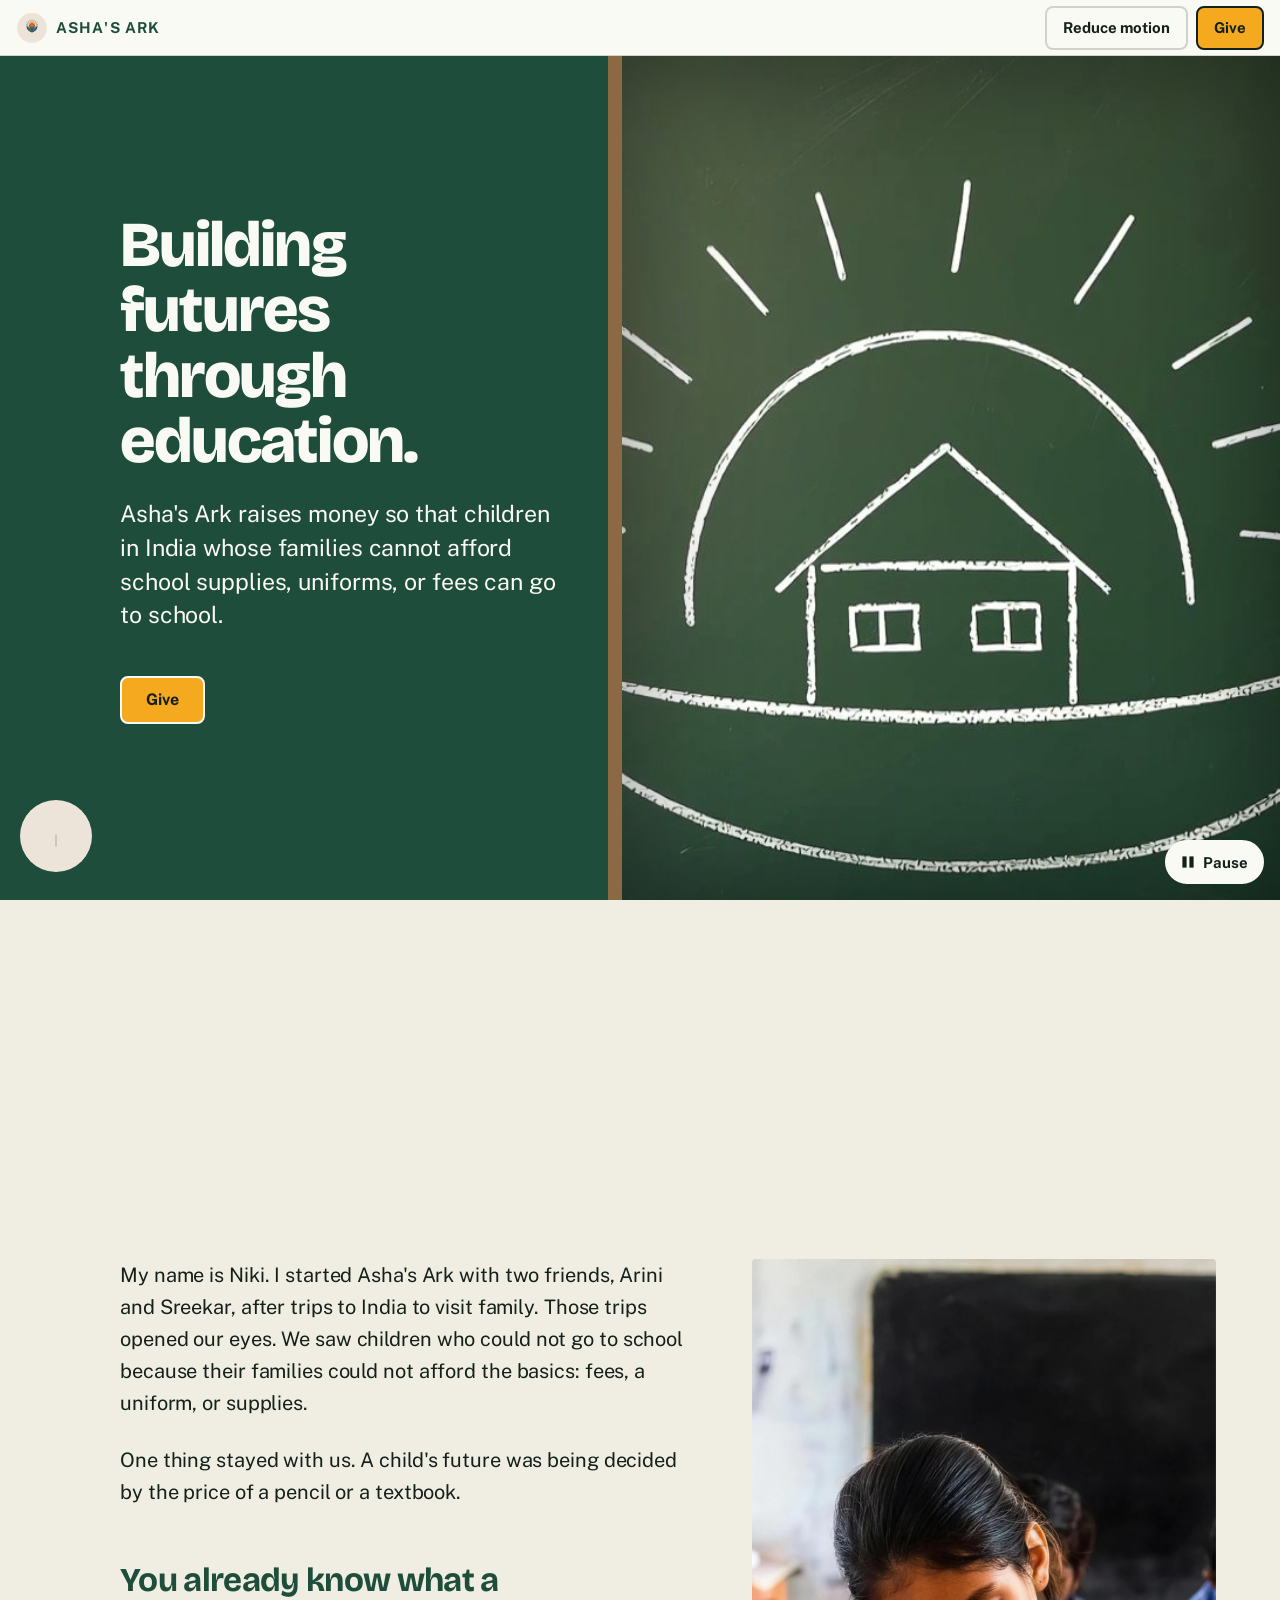
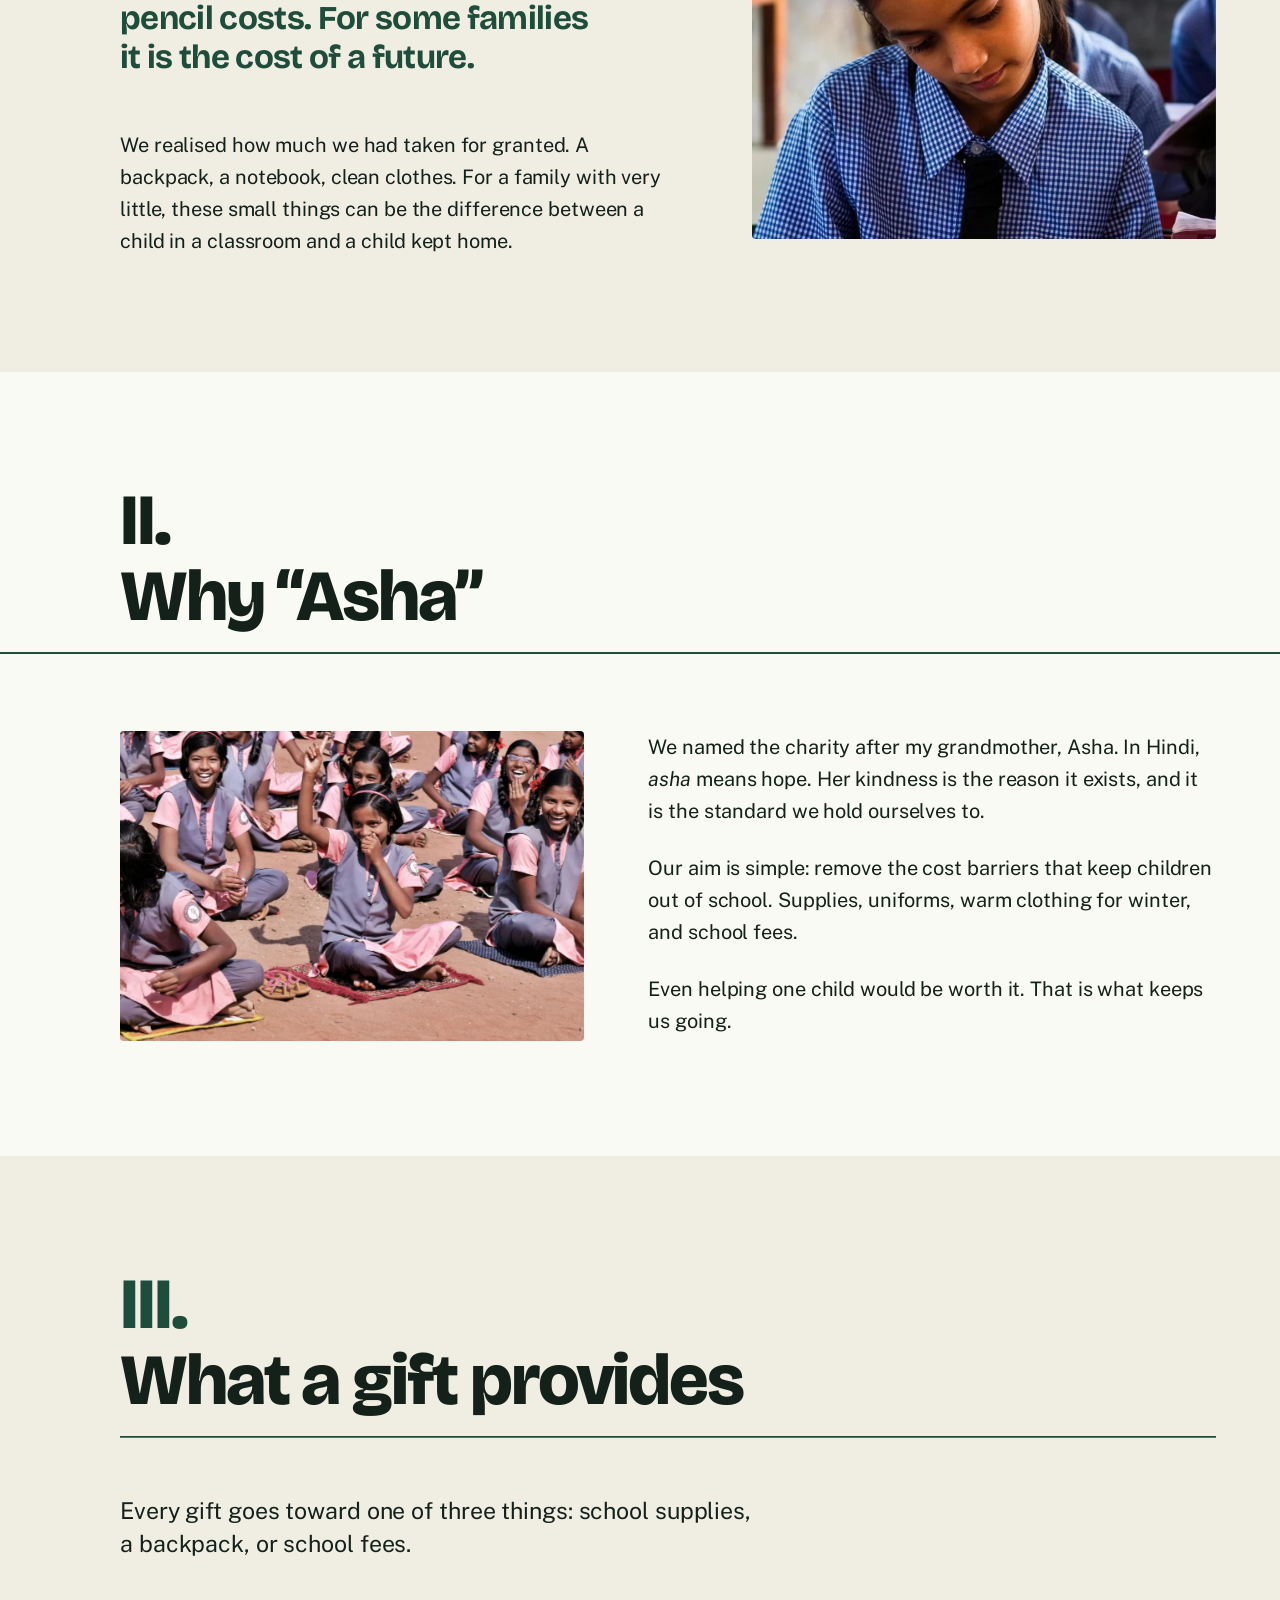
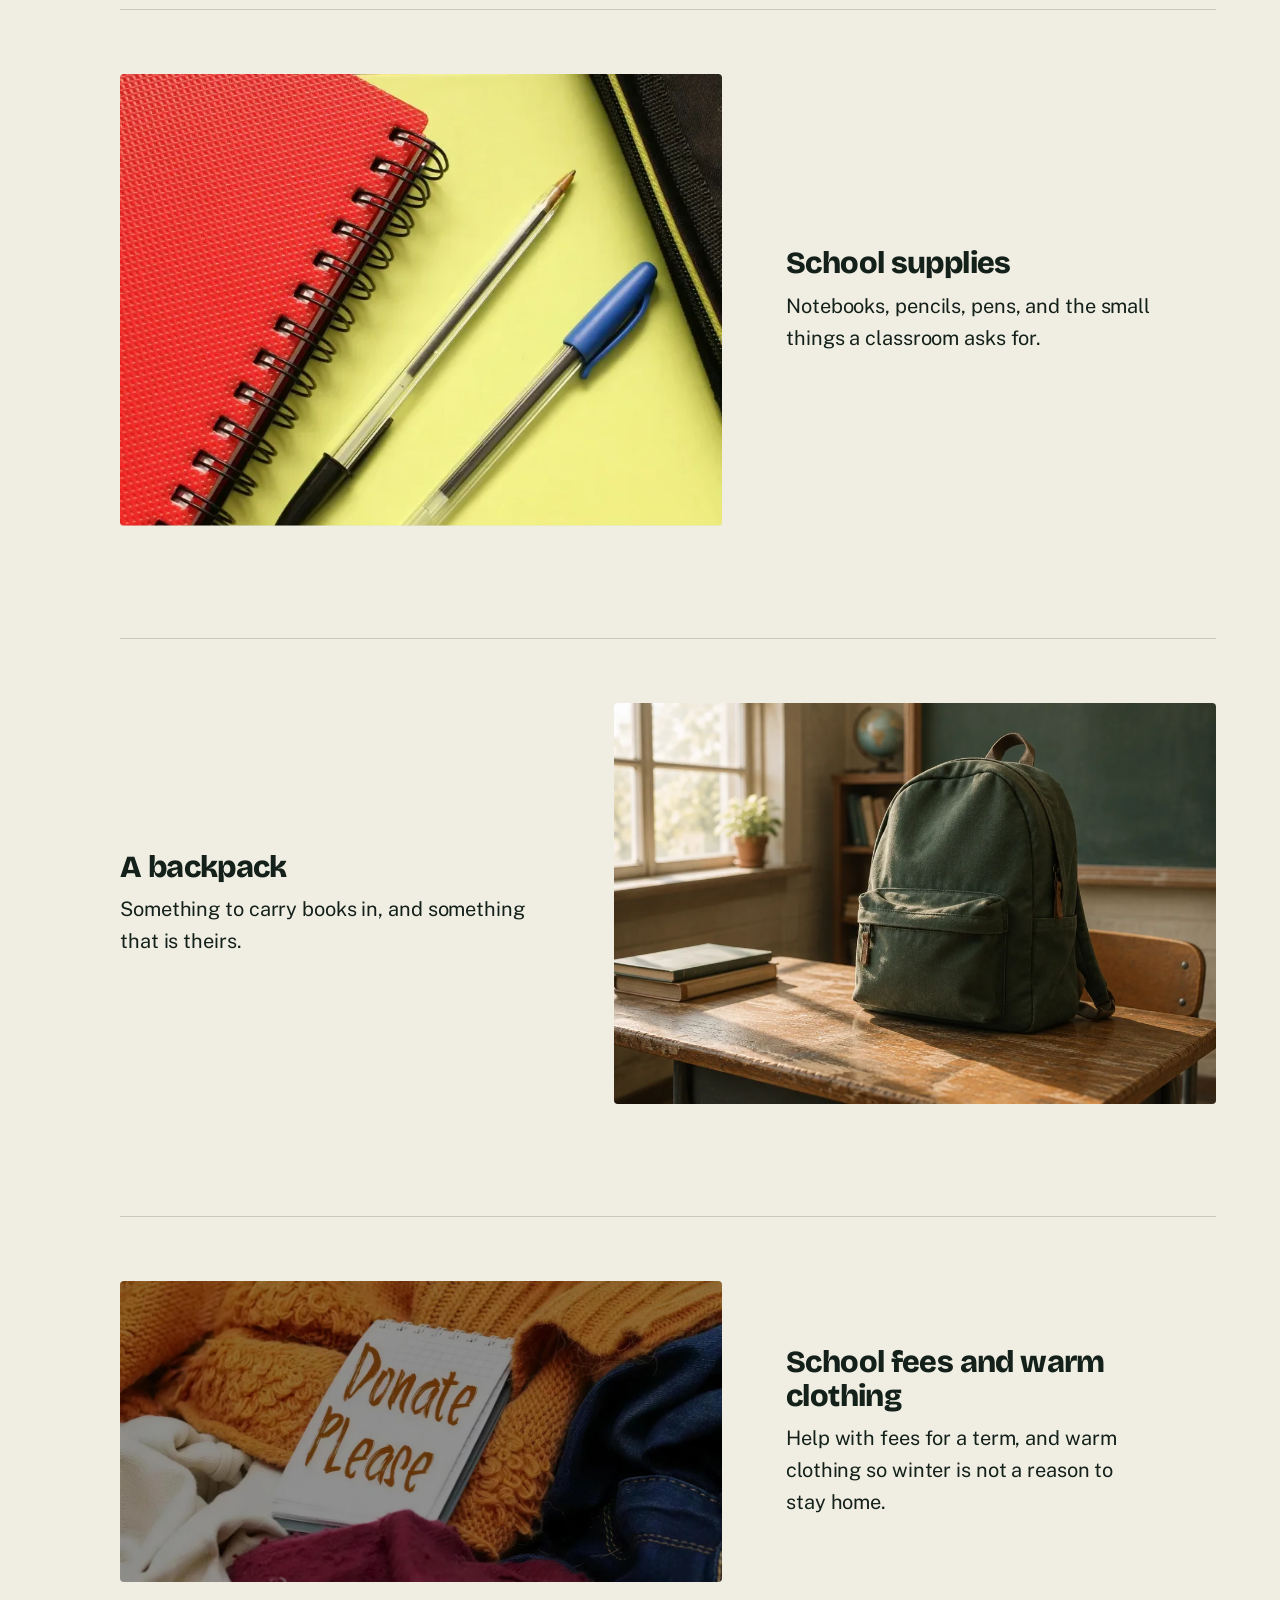
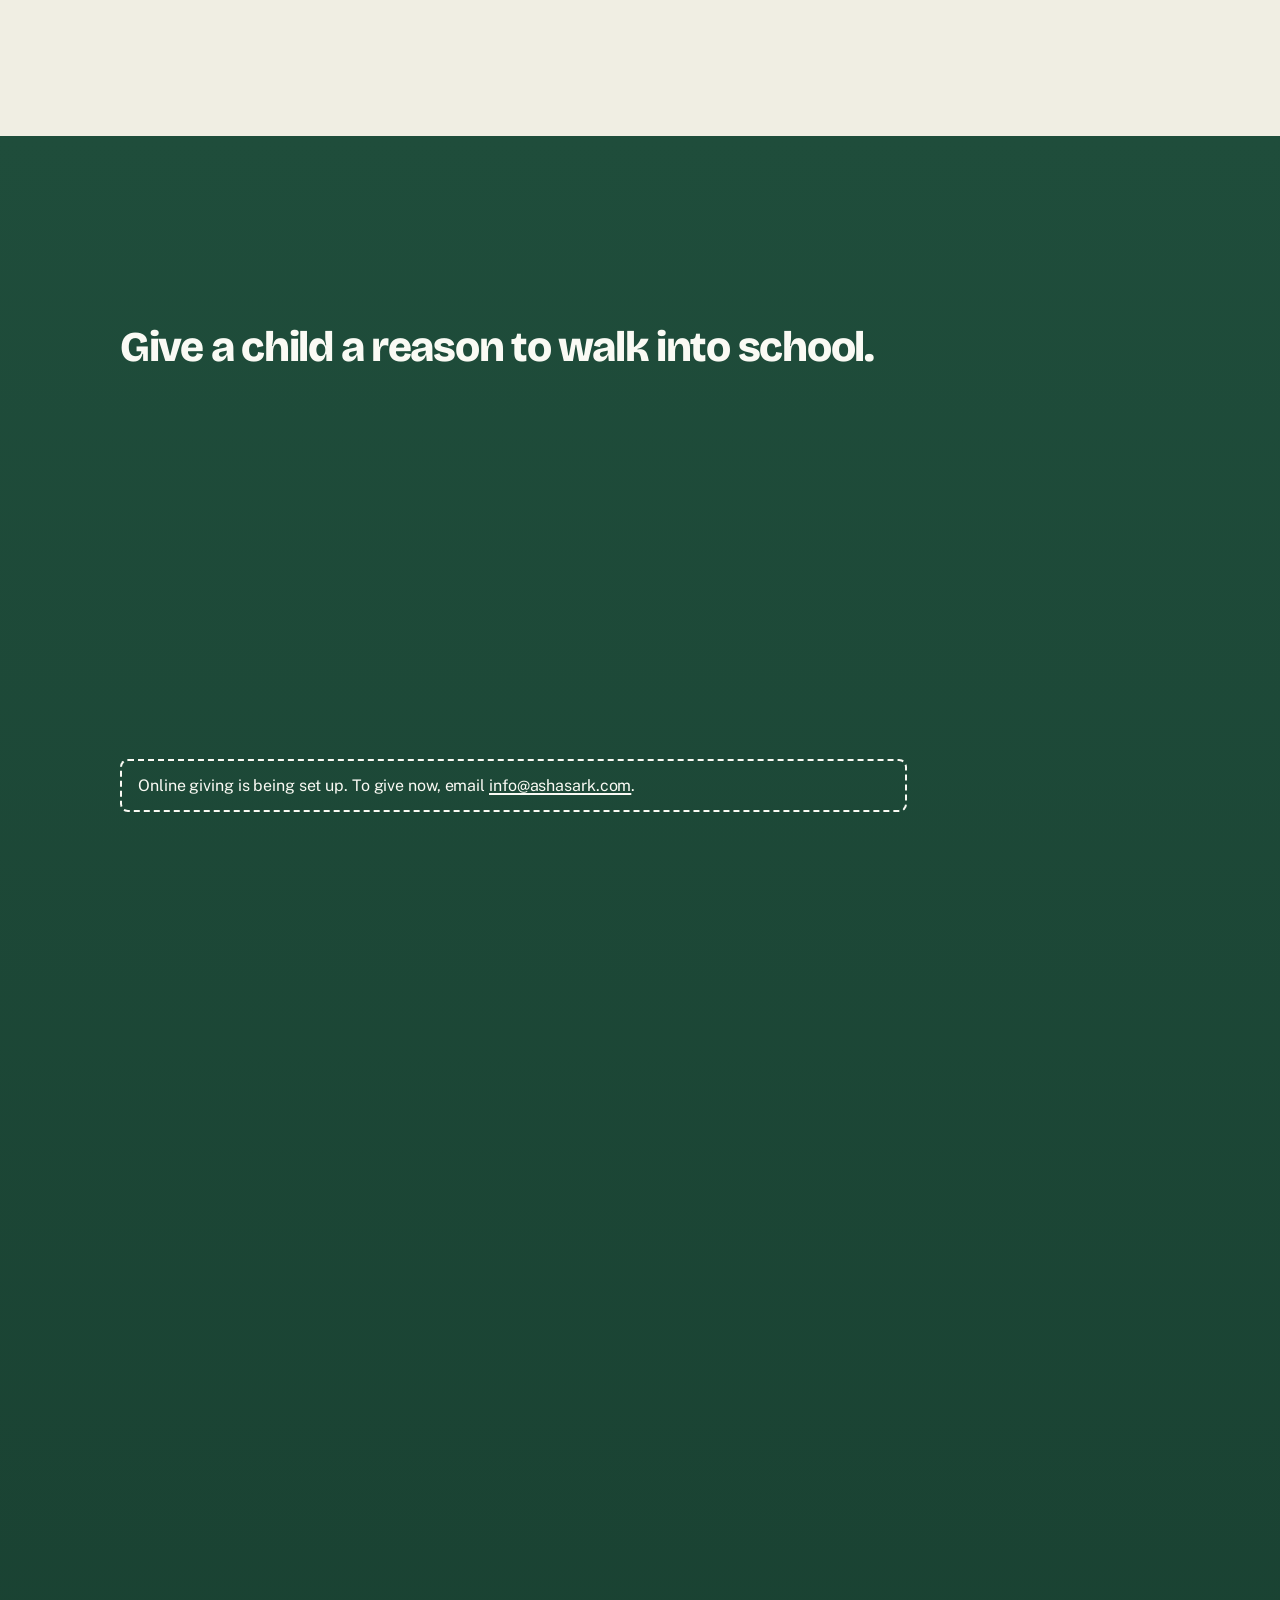
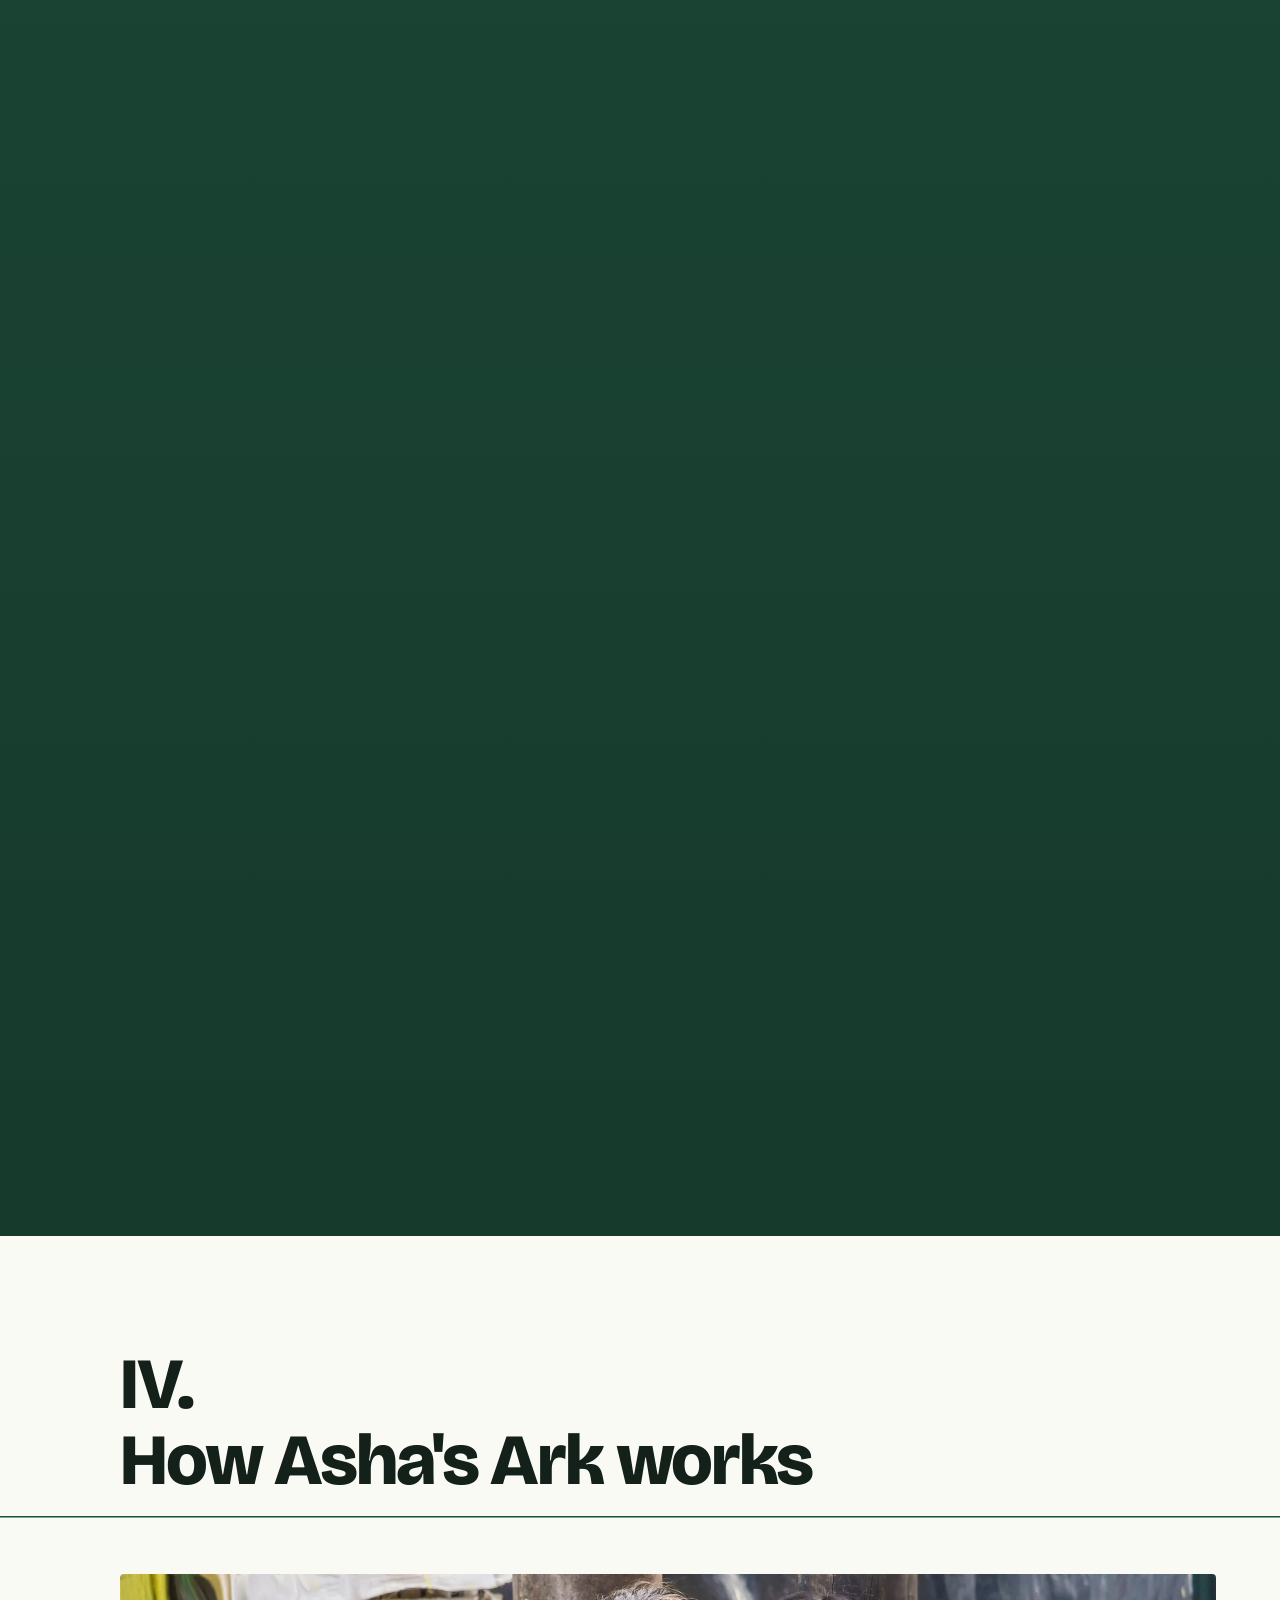
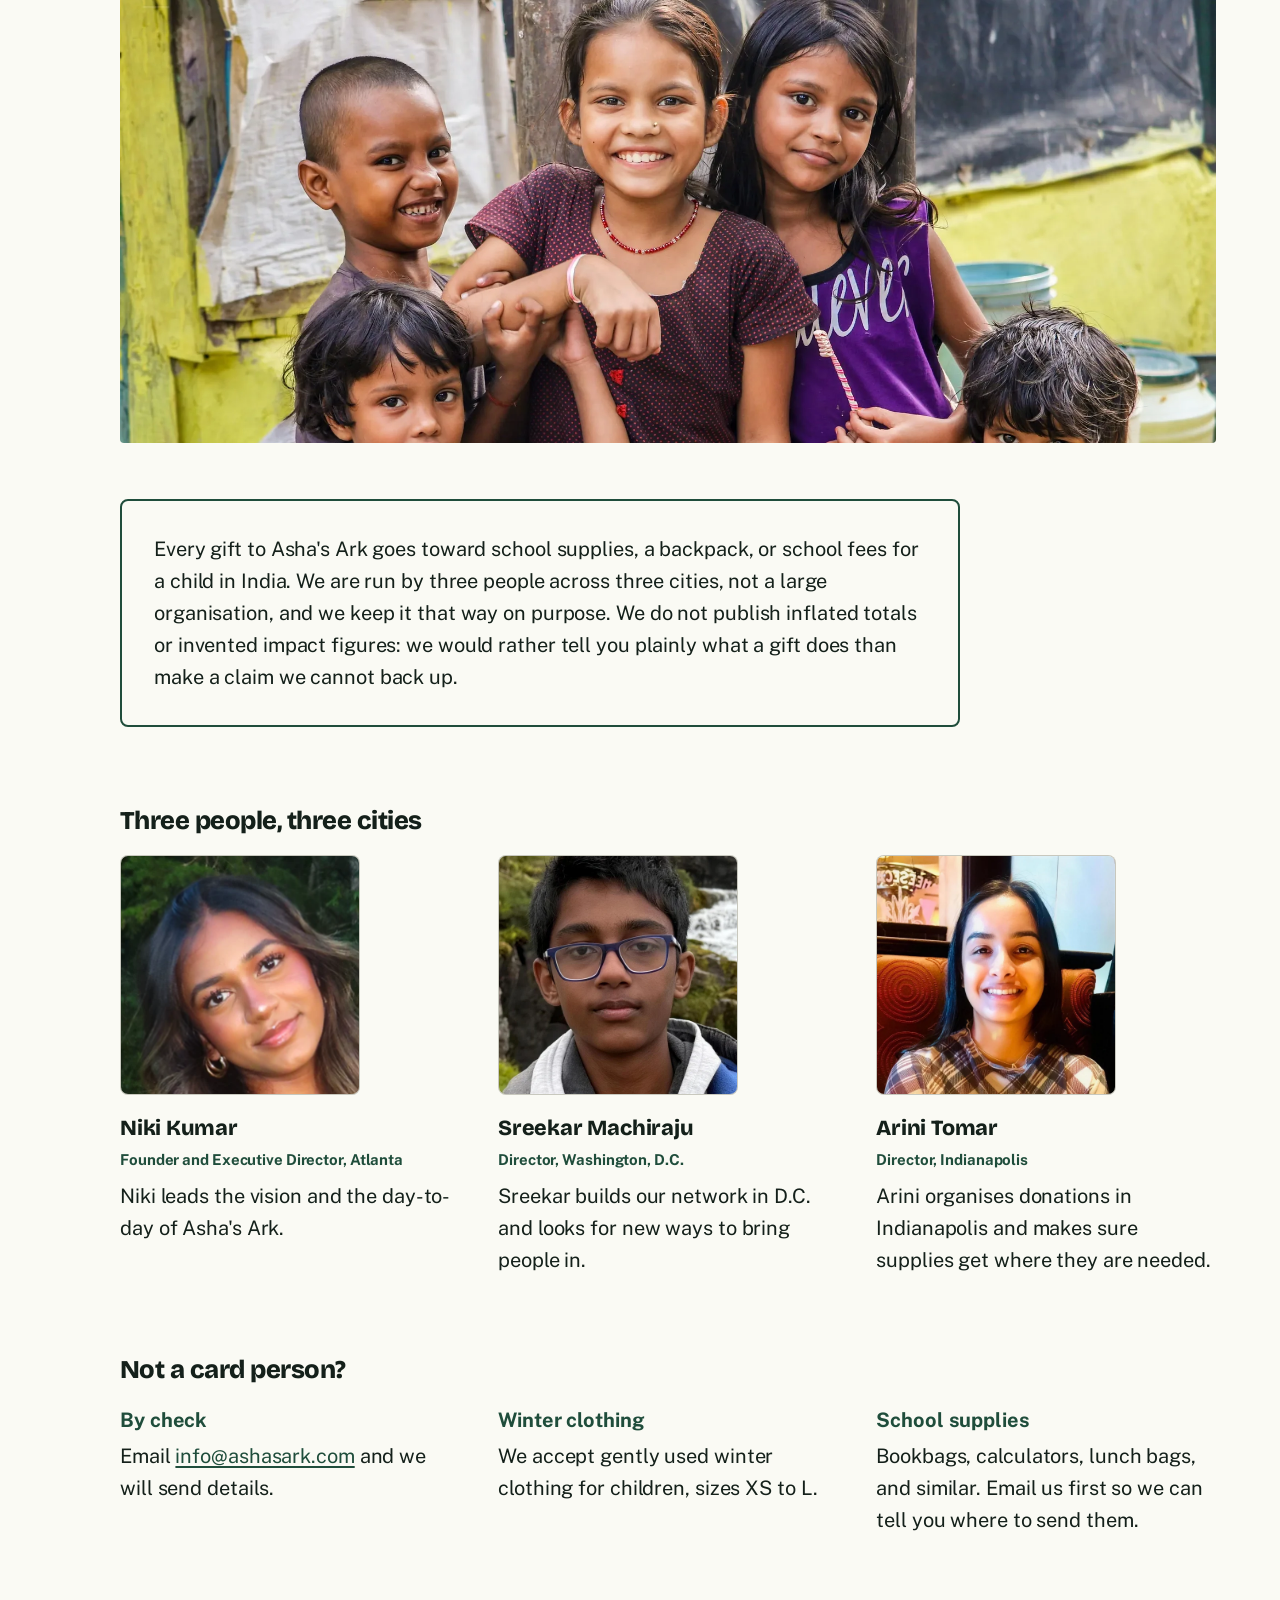
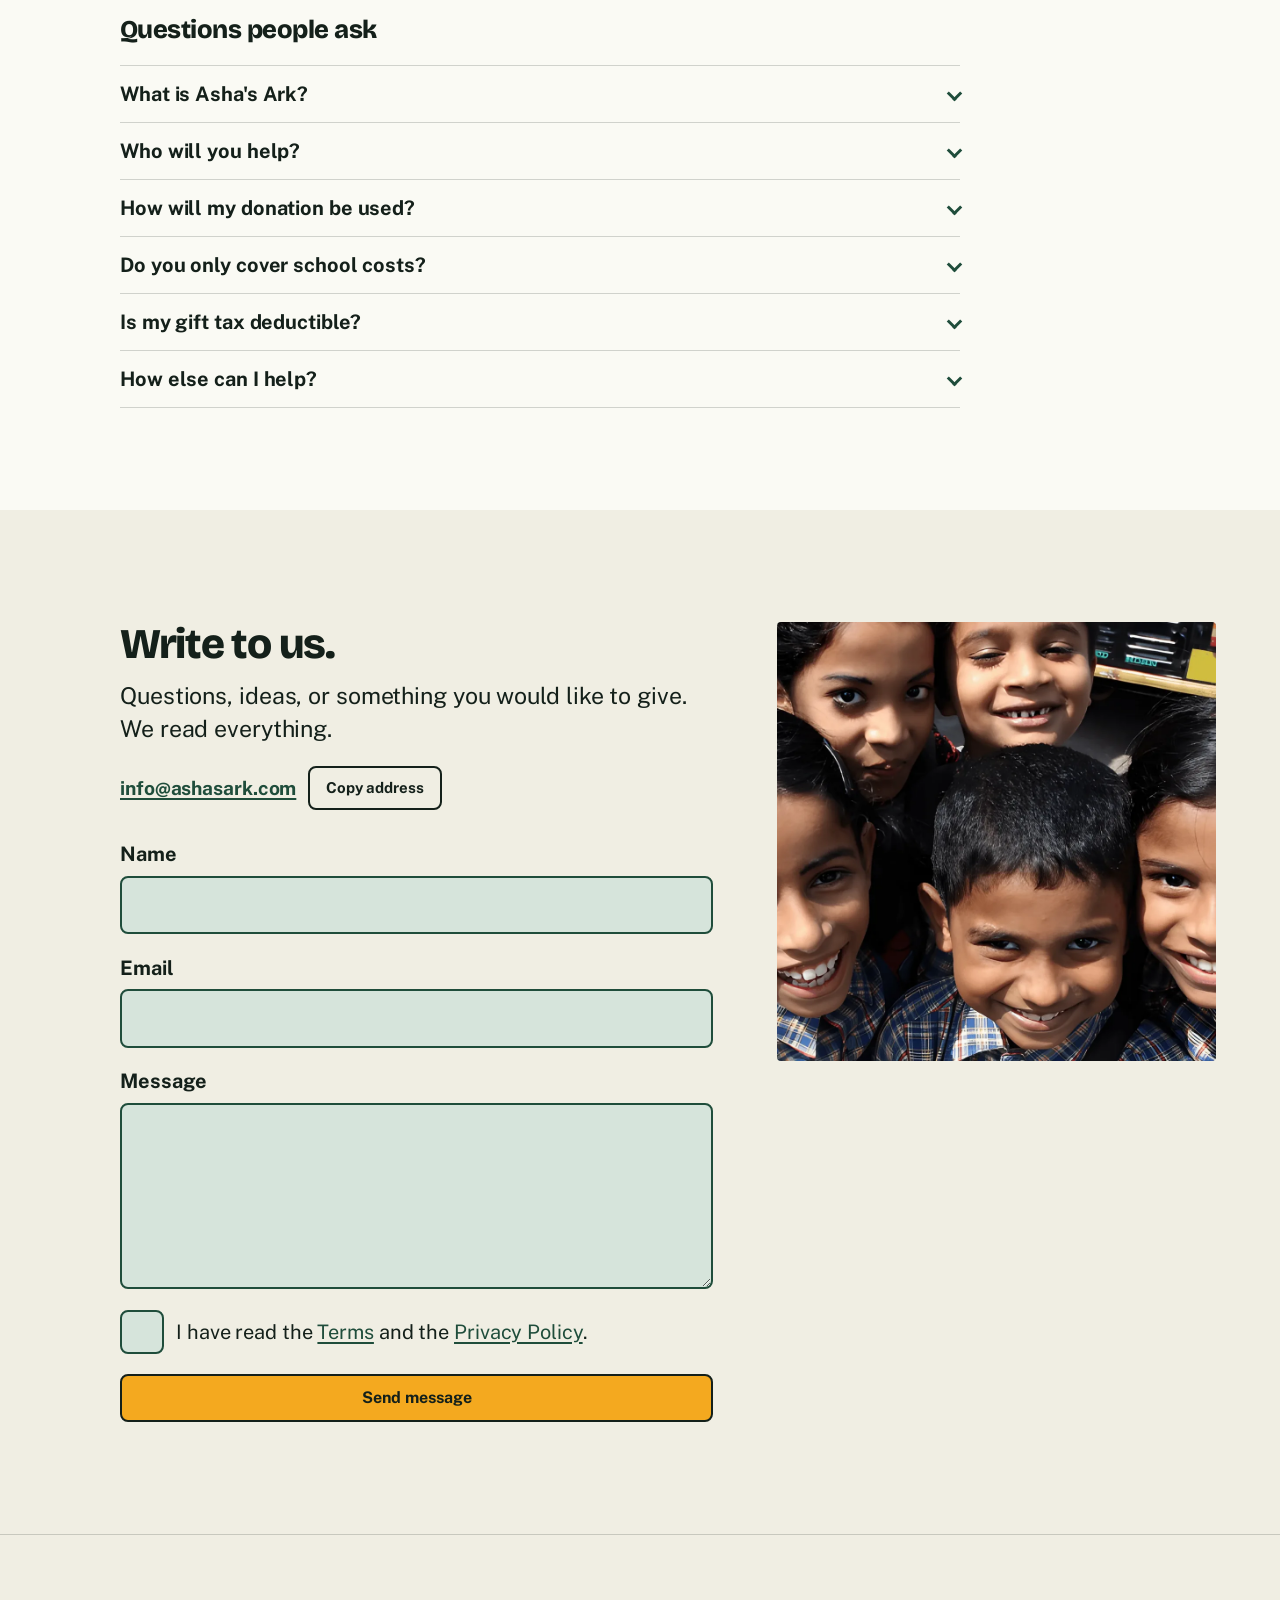
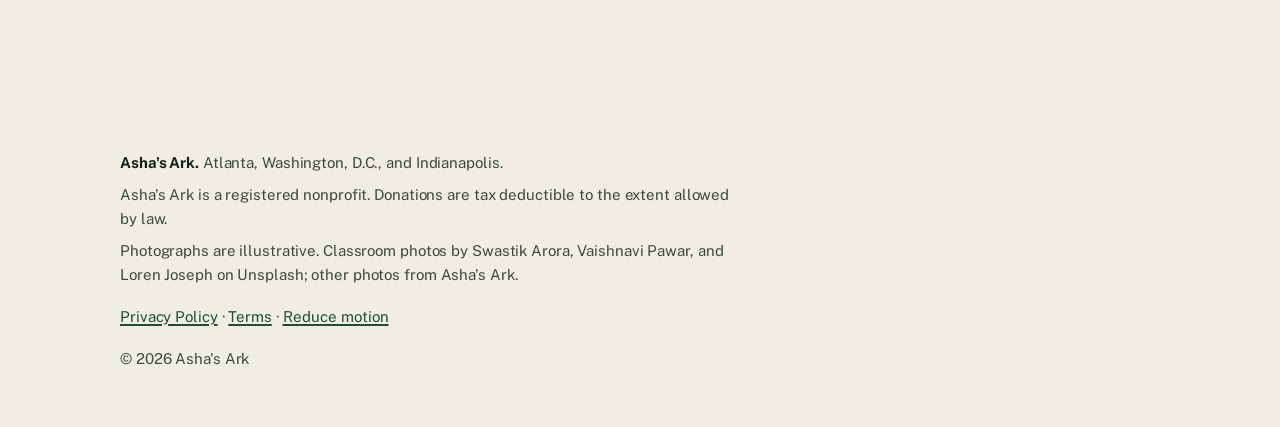
==== commit 36112c95: "Client revisions: hero photo, team titles, FAQ, tax status - Chapter 1 photo: replaced the boy portr" ====
--- a/index.html
+++ b/index.html
@@ -151,7 +151,7 @@
     </div>
     <figure class="fig">
       <div class="fig__frame fig__frame--tall">
-        <img data-sc-parallax="-0.5" src="assets/img/ch1.webp" width="900" height="1125" loading="lazy" alt="A young boy sits at a green wooden school desk and looks back at the camera.">
+        <img data-sc-parallax="-0.5" src="assets/img/ch1.webp" width="1000" height="1250" loading="lazy" alt="A girl in a school uniform reads quietly at her desk, a blackboard behind her.">
       </div>
     </figure>
   </div>
@@ -297,12 +297,12 @@
       </li>
       <li class="person">
         <img src="assets/team/sreekar.webp" width="480" height="480" loading="lazy" alt="Sreekar Machiraju.">
-        <h4>Sreekar Machiraju</h4><p class="person__role">Co-Founder, Washington, D.C.</p>
+        <h4>Sreekar Machiraju</h4><p class="person__role">Director, Washington, D.C.</p>
         <p>Sreekar builds our network in D.C. and looks for new ways to bring people in.</p>
       </li>
       <li class="person">
         <img src="assets/team/arini.webp" width="480" height="480" loading="lazy" alt="Arini Tomar.">
-        <h4>Arini Tomar</h4><p class="person__role">Co-Founder, Indianapolis</p>
+        <h4>Arini Tomar</h4><p class="person__role">Director, Indianapolis</p>
         <p>Arini organises donations in Indianapolis and makes sure supplies get where they are needed.</p>
       </li>
     </ul>
@@ -318,8 +318,7 @@
     <div class="faq">
       <details><summary>What is Asha's Ark?</summary><p>A charity that raises money to cover school supplies, uniforms, fees, and warm clothing for children in India whose families cannot afford them.</p></details>
       <details><summary>Who will you help?</summary><p>Children from low-income families in India who are out of school, or at risk of it, because of cost.</p></details>
-      <details><summary>How will my donation be used?</summary><p>Toward school supplies, backpacks, school fees, and warm clothing for a child in India. We only publish figures we can stand behind, so you will not find invented totals on this page.</p></details>
-      <details><summary>How does the money reach India?</summary><p>We would rather give you an exact answer than a vague one. Email <a href="mailto:info@ashasark.com">info@ashasark.com</a> and we will walk you through it.</p></details>
+      <details><summary>How will my donation be used?</summary><p>Toward school supplies, backpacks, school fees, and warm clothing for a child in India.</p></details>
       <details><summary>Do you only cover school costs?</summary><p>School is the focus. We also provide warm clothing, because a cold winter should not be a reason to miss class.</p></details>
       <details><summary>Is my gift tax deductible?</summary><p data-tax-answer>Email <a href="mailto:info@ashasark.com">info@ashasark.com</a> and we will confirm your gift's tax status.</p></details>
       <details><summary>How else can I help?</summary><p>Give, pass this page to someone, or email us.</p></details>
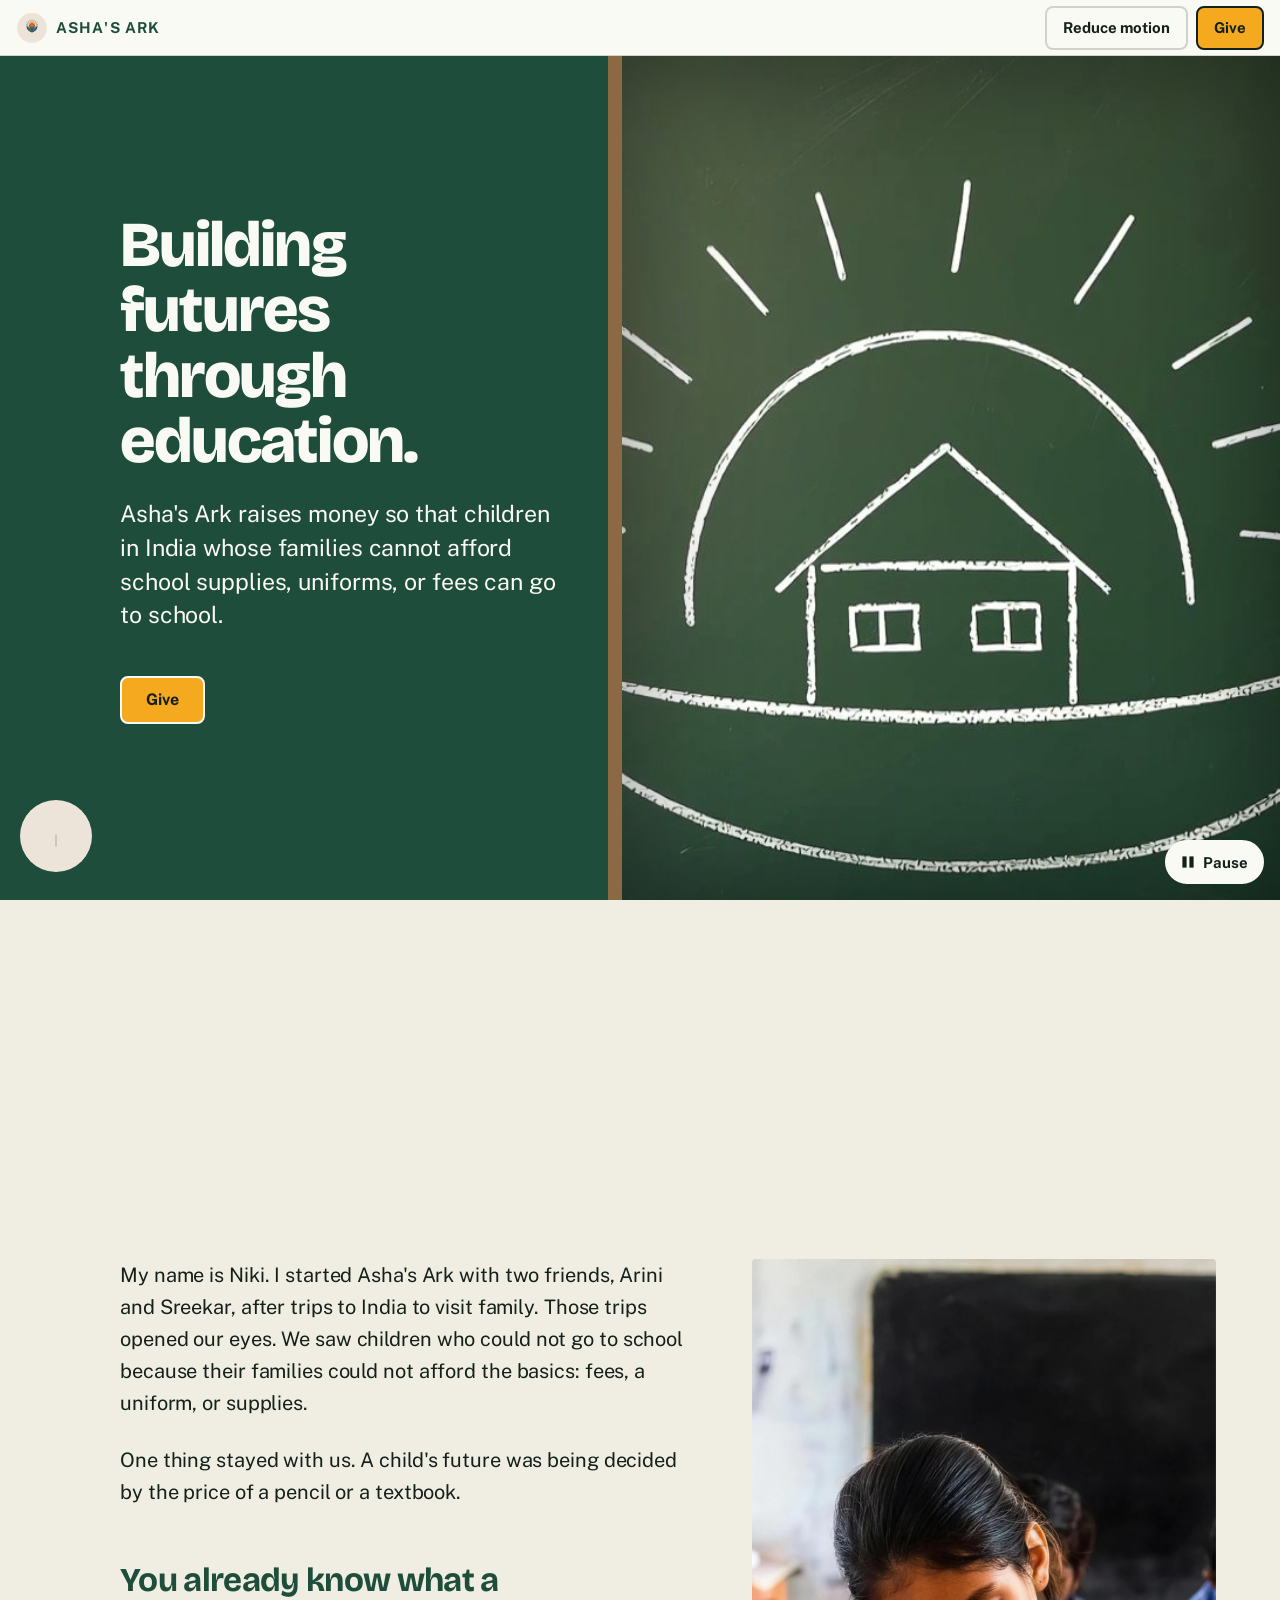
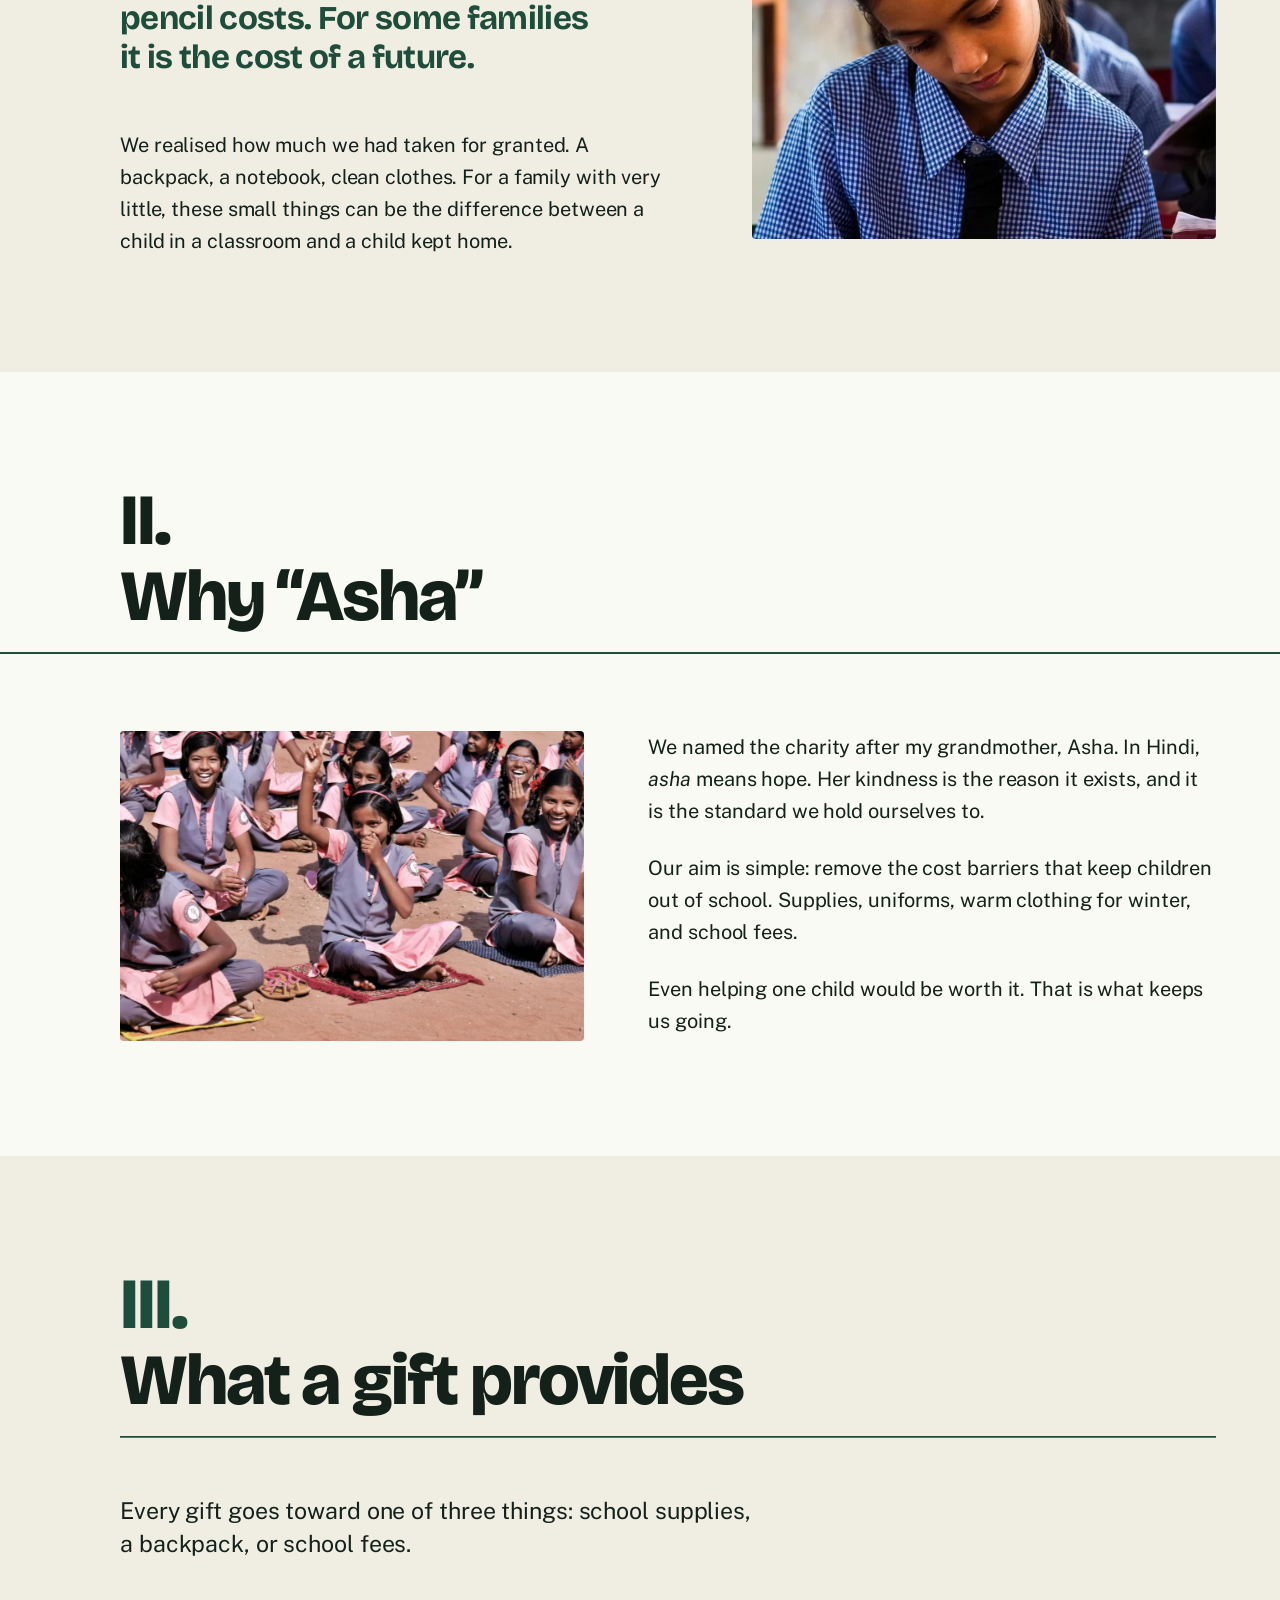
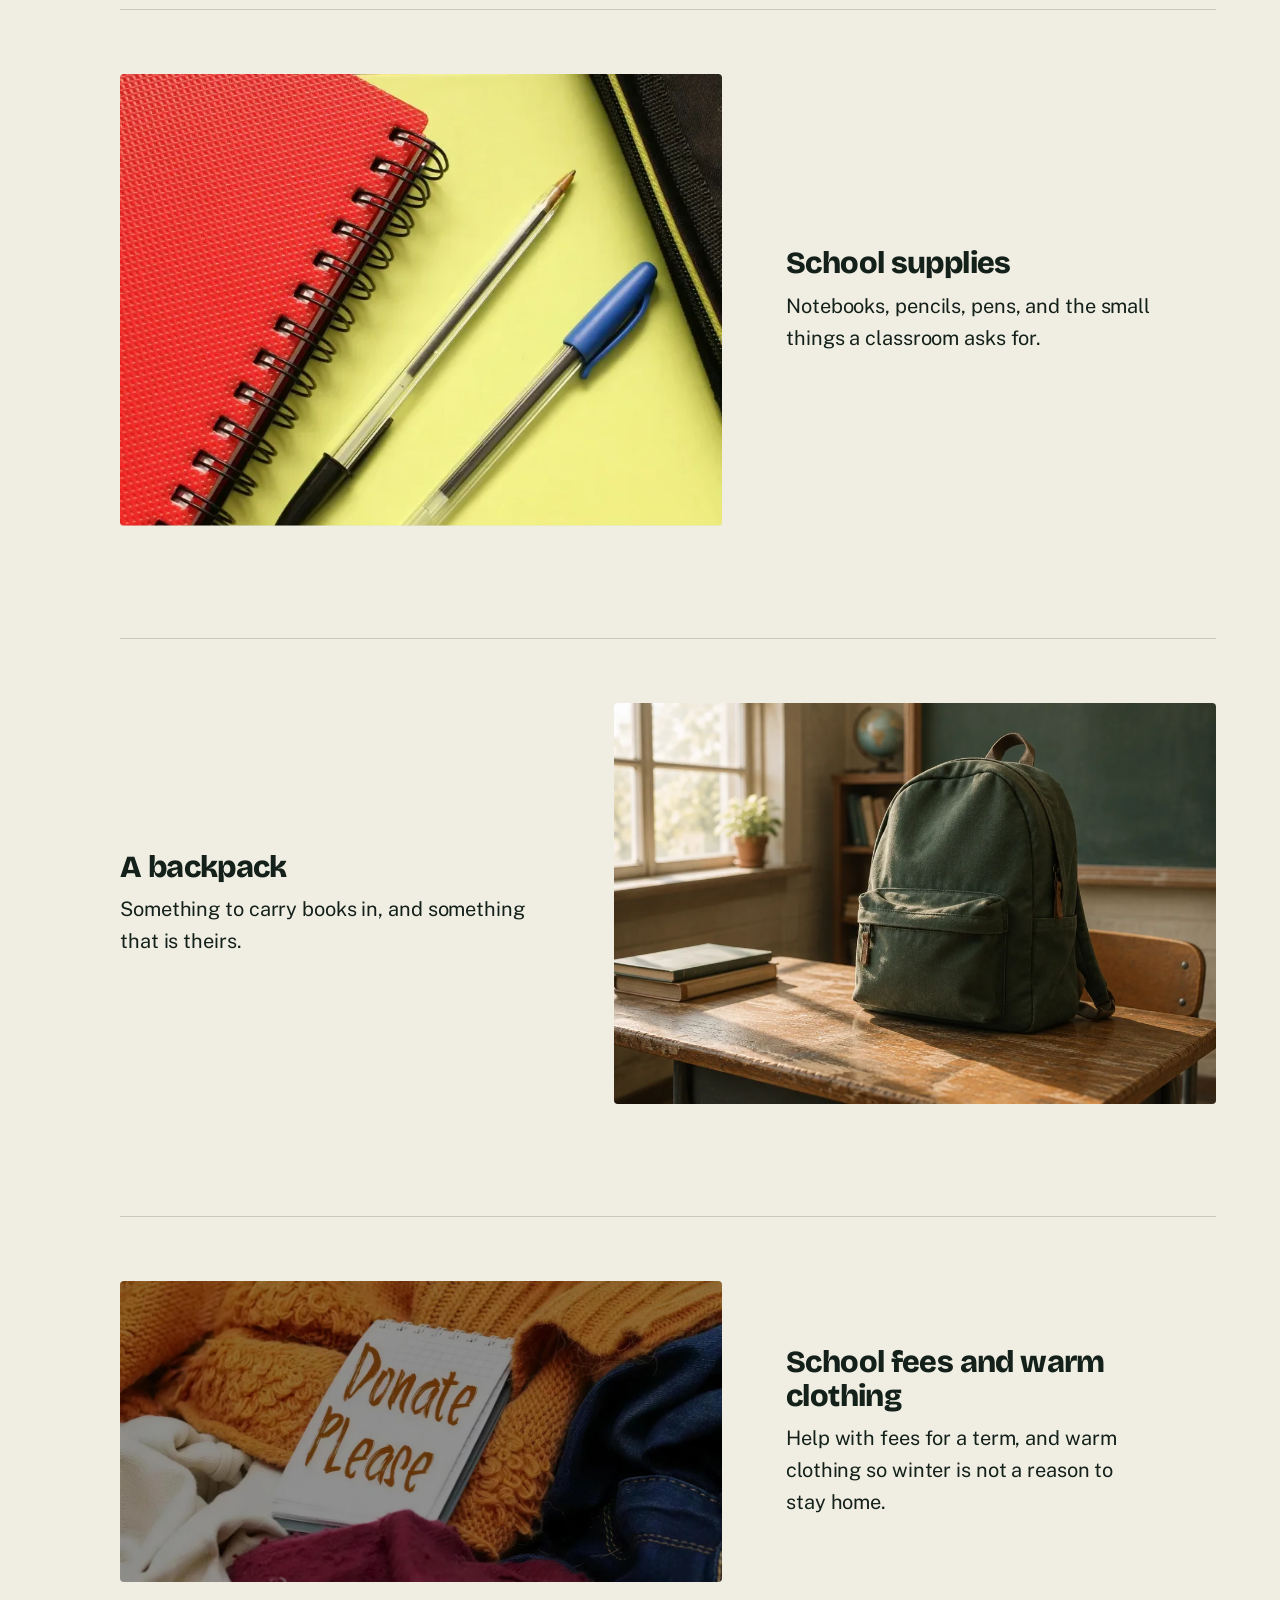
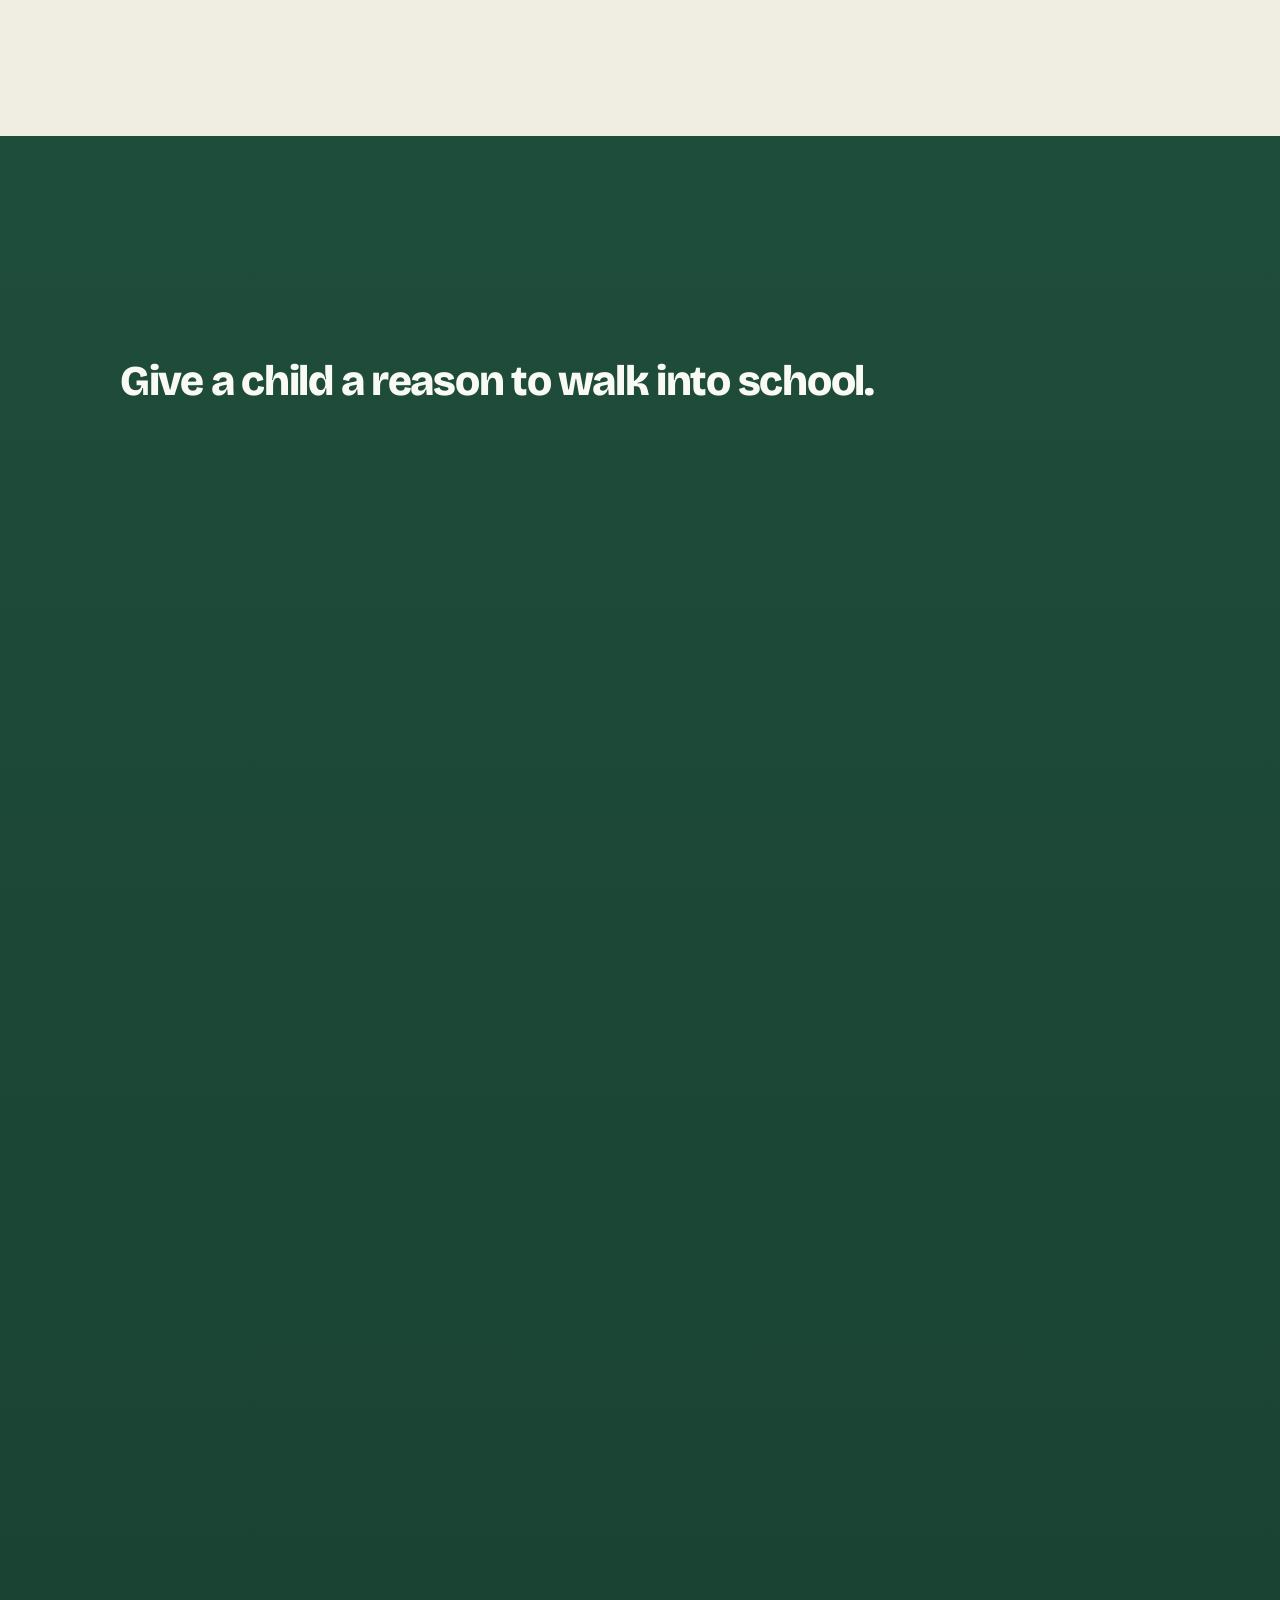
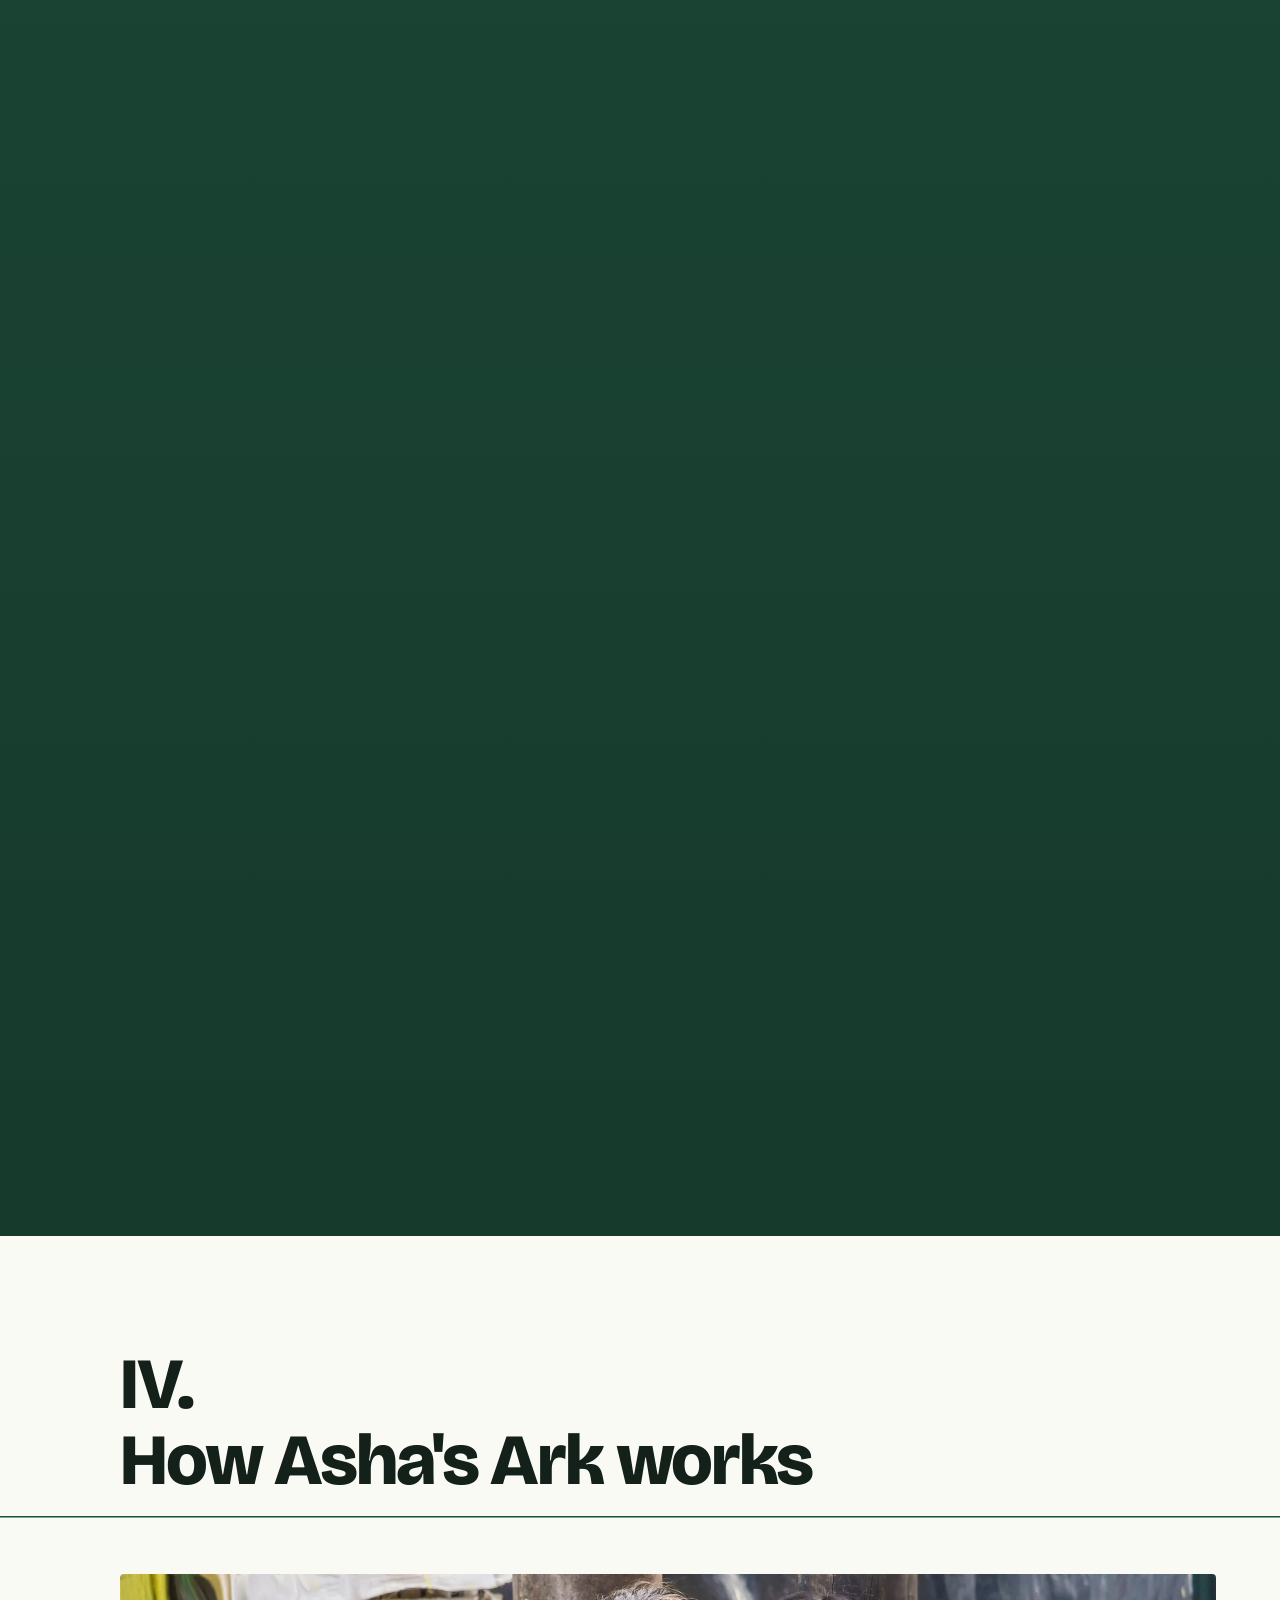
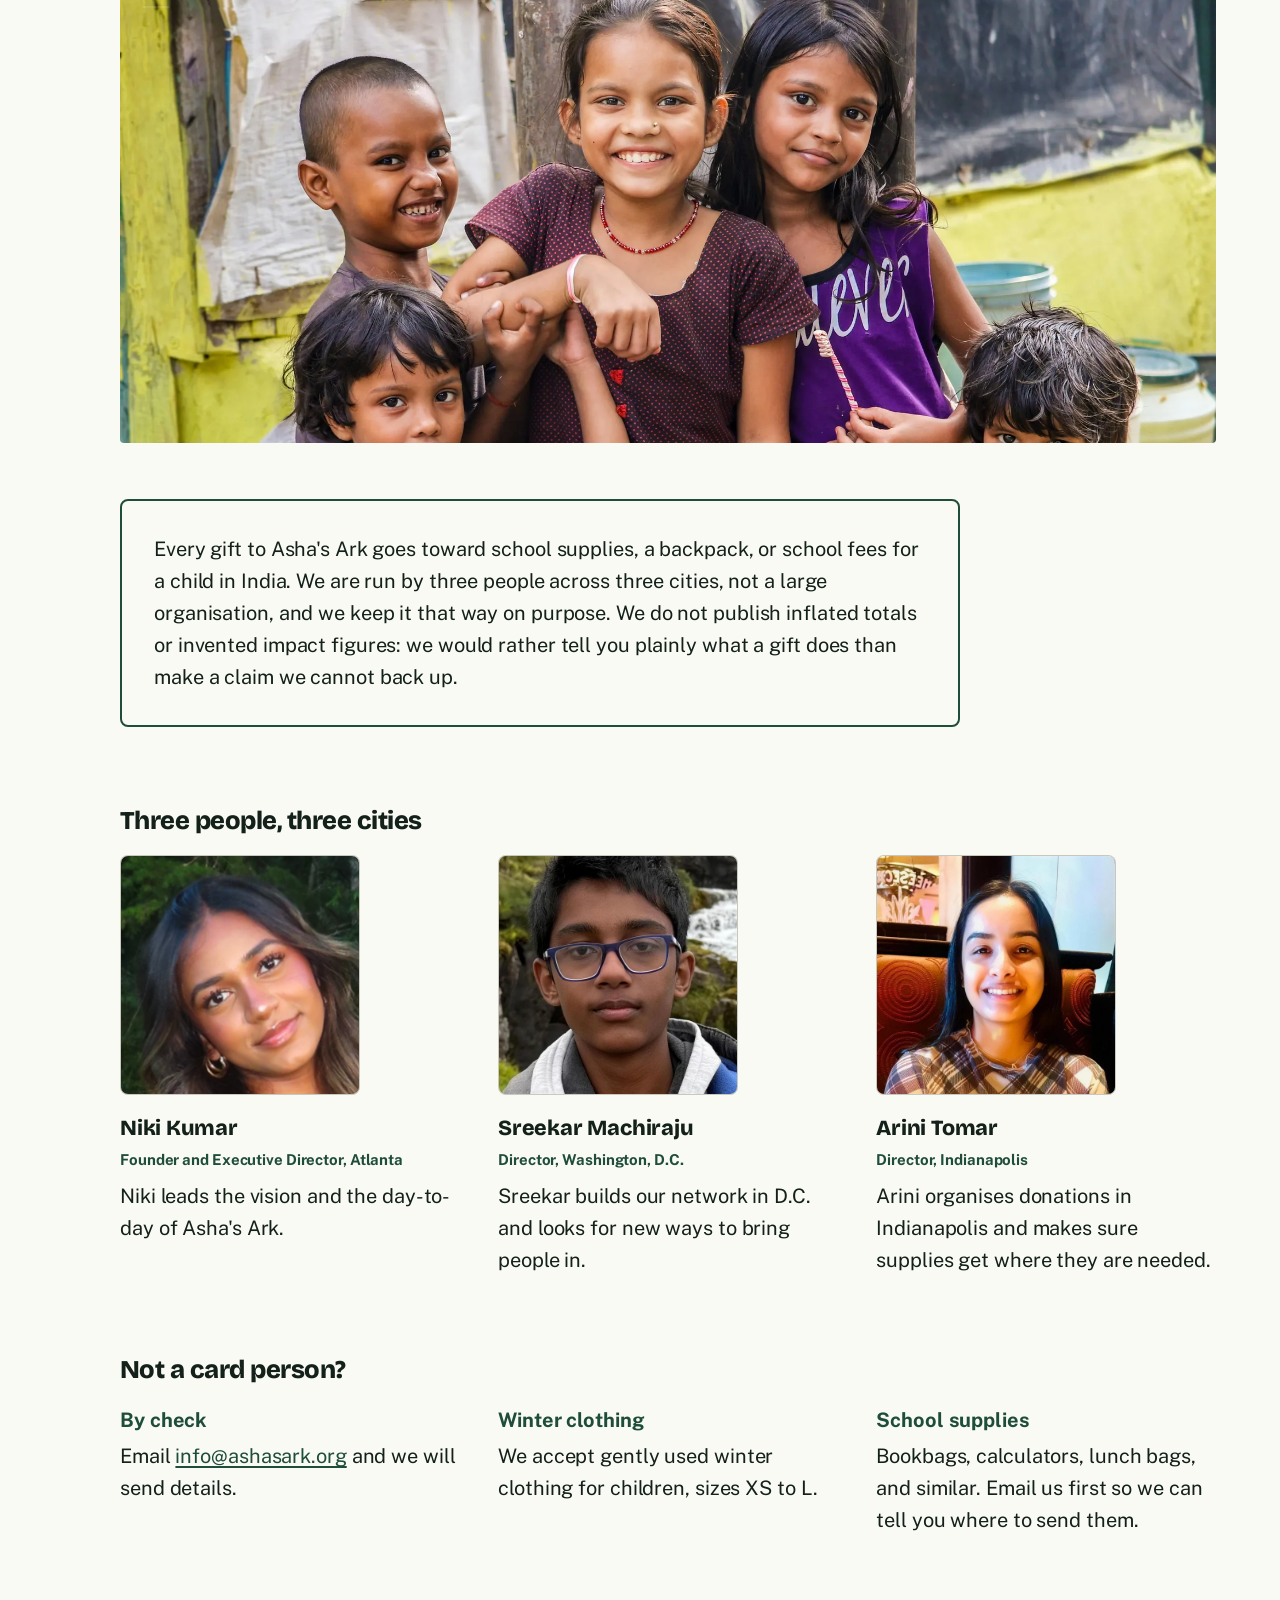
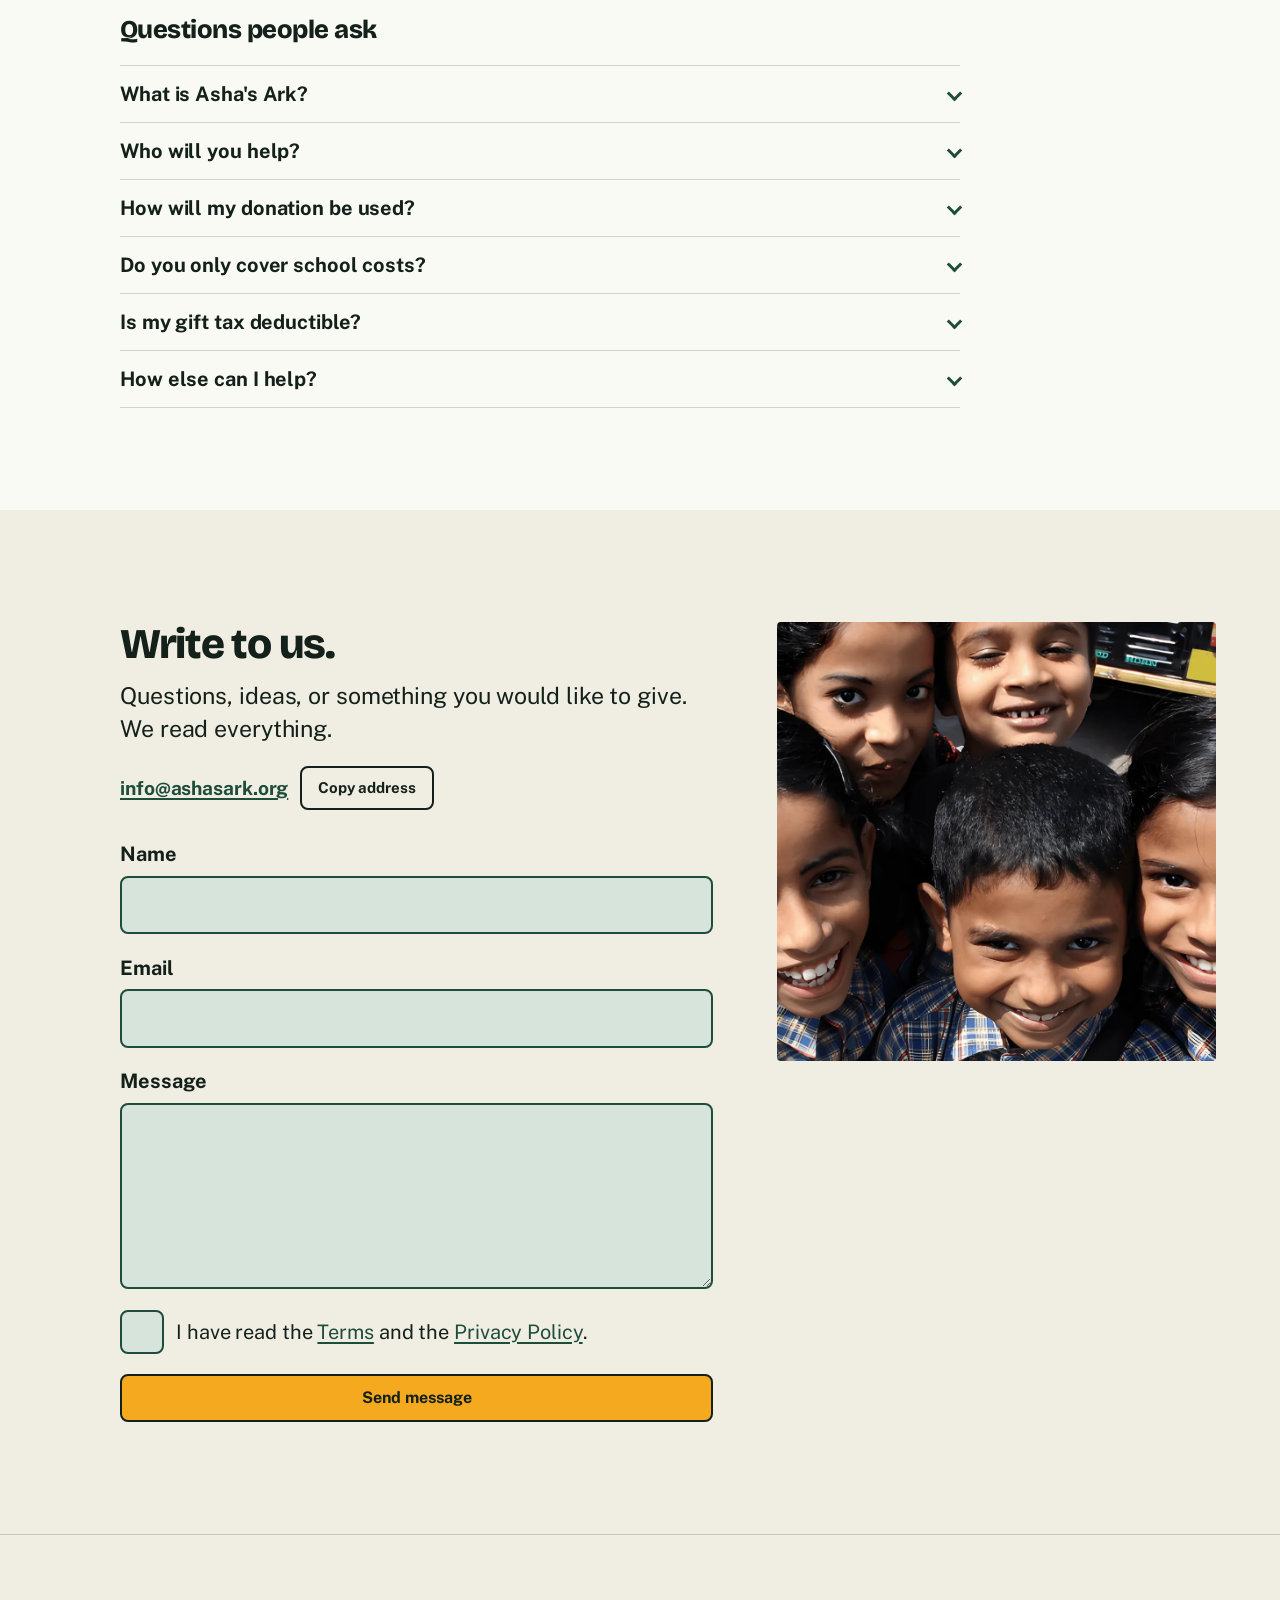
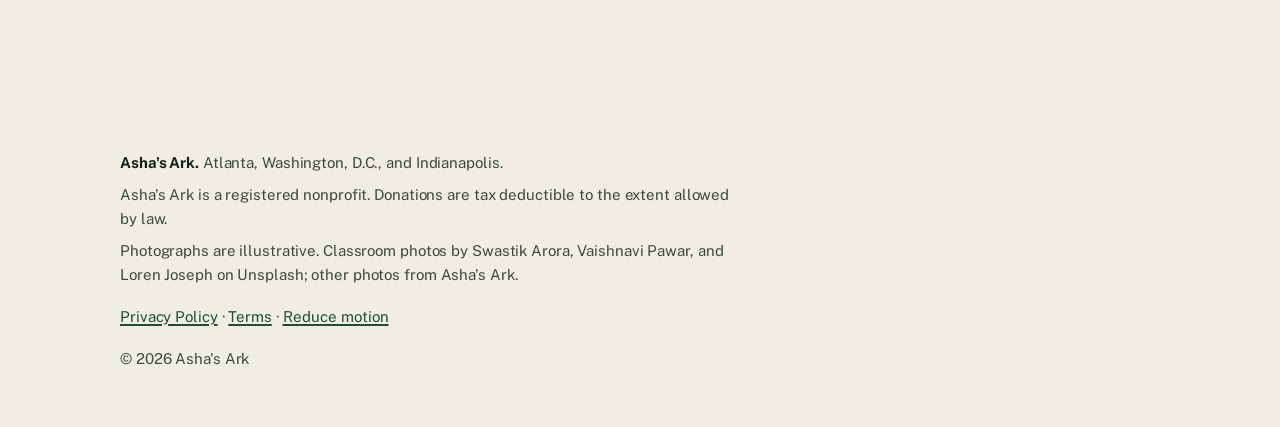
==== commit 89fd6a95: "Domain switch to .org, live Stripe links, contact form wired - Domain: ashasark.com -> ashasark.org " ====
--- a/index.html
+++ b/index.html
@@ -5,12 +5,12 @@
 <meta name="viewport" content="width=device-width, initial-scale=1, viewport-fit=cover">
 <title>Asha's Ark: building futures through education</title>
 <meta name="description" content="Asha's Ark raises money so children in India whose families cannot afford school supplies, uniforms, or fees can go to school.">
-<link rel="canonical" href="https://ashasark.com/">
+<link rel="canonical" href="https://ashasark.org/">
 <meta property="og:type" content="website">
 <meta property="og:title" content="Asha's Ark: building futures through education">
 <meta property="og:description" content="A charity helping children in India go to school.">
-<meta property="og:url" content="https://ashasark.com/">
-<meta property="og:image" content="https://ashasark.com/og.jpg">
+<meta property="og:url" content="https://ashasark.org/">
+<meta property="og:image" content="https://ashasark.org/og.jpg">
 <meta name="twitter:card" content="summary_large_image">
 <meta name="theme-color" content="#FAFAF4">
 <link rel="icon" href="favicon.svg" type="image/svg+xml">
@@ -260,7 +260,7 @@
         </div>
       </div>
 
-      <p class="note" id="give-note" hidden>Online giving is being set up. To give now, email <a href="mailto:info@ashasark.com">info@ashasark.com</a>.</p>
+      <p class="note" id="give-note" hidden>Online giving is being set up. To give now, email <a href="mailto:info@ashasark.org">info@ashasark.org</a>.</p>
       <p class="fineprint" data-arrive="0.68">Payments are processed by Stripe. Asha's Ark does not store card details. <span data-tax-line></span></p>
       <p class="sr-only" id="freq-live" role="status" aria-live="polite"></p>
     </div>
@@ -309,7 +309,7 @@
 
     <h3 class="sub">Not a card person?</h3>
     <dl class="ways" data-sc-in>
-      <div><dt>By check</dt><dd>Email <a href="mailto:info@ashasark.com">info@ashasark.com</a> and we will send details.</dd></div>
+      <div><dt>By check</dt><dd>Email <a href="mailto:info@ashasark.org">info@ashasark.org</a> and we will send details.</dd></div>
       <div><dt>Winter clothing</dt><dd>We accept gently used winter clothing for children, sizes XS to L.</dd></div>
       <div><dt>School supplies</dt><dd>Bookbags, calculators, lunch bags, and similar. Email us first so we can tell you where to send them.</dd></div>
     </dl>
@@ -320,7 +320,7 @@
       <details><summary>Who will you help?</summary><p>Children from low-income families in India who are out of school, or at risk of it, because of cost.</p></details>
       <details><summary>How will my donation be used?</summary><p>Toward school supplies, backpacks, school fees, and warm clothing for a child in India.</p></details>
       <details><summary>Do you only cover school costs?</summary><p>School is the focus. We also provide warm clothing, because a cold winter should not be a reason to miss class.</p></details>
-      <details><summary>Is my gift tax deductible?</summary><p data-tax-answer>Email <a href="mailto:info@ashasark.com">info@ashasark.com</a> and we will confirm your gift's tax status.</p></details>
+      <details><summary>Is my gift tax deductible?</summary><p data-tax-answer>Email <a href="mailto:info@ashasark.org">info@ashasark.org</a> and we will confirm your gift's tax status.</p></details>
       <details><summary>How else can I help?</summary><p>Give, pass this page to someone, or email us.</p></details>
     </div>
   </div>
@@ -332,7 +332,7 @@
     <div class="close__main">
       <h2 id="contact-title" class="h-lg">Write to us.</h2>
       <p class="lede">Questions, ideas, or something you would like to give. We read everything.</p>
-      <p class="mailline"><a id="mail-link" href="mailto:info@ashasark.com">info@ashasark.com</a> <button type="button" class="btn btn--small" id="copy-mail">Copy address</button></p>
+      <p class="mailline"><a id="mail-link" href="mailto:info@ashasark.org">info@ashasark.org</a> <button type="button" class="btn btn--small" id="copy-mail">Copy address</button></p>
       <p class="sr-only" id="copy-live" role="status" aria-live="polite"></p>
 
       <form id="contact-form" class="form" novalidate>
--- a/site.css
+++ b/site.css
@@ -115,7 +115,12 @@
   background: linear-gradient(180deg, var(--sal) 0%, var(--sal-deep) 100%);
   --sc-ink: var(--ink-on-sal); --sc-ink-soft: var(--ink-soft-on-sal); color: var(--sc-ink);
 }
-.ground--peak a { color: var(--ink-on-sal); }
+/* :not(.btn) matters: without it, this (0,1,1) selector outranks .btn--primary's
+   (0,1,0) color rule and repaints button text the ground's plain-link color
+   instead of --sc-accent-ink. Invisible while buttons were aria-disabled (that
+   state uses a higher-specificity attribute selector), but a real failure
+   (1.9:1, Paper-on-Marigold) the moment a tier button becomes a live link. */
+.ground--peak a:not(.btn) { color: var(--ink-on-sal); }
 .ground--peak .h-lg, .ground--peak .lede { color: var(--ink-on-sal); }
 
 /* Wide screens reserve a left margin for the ark; narrower ones put it in the head. */
